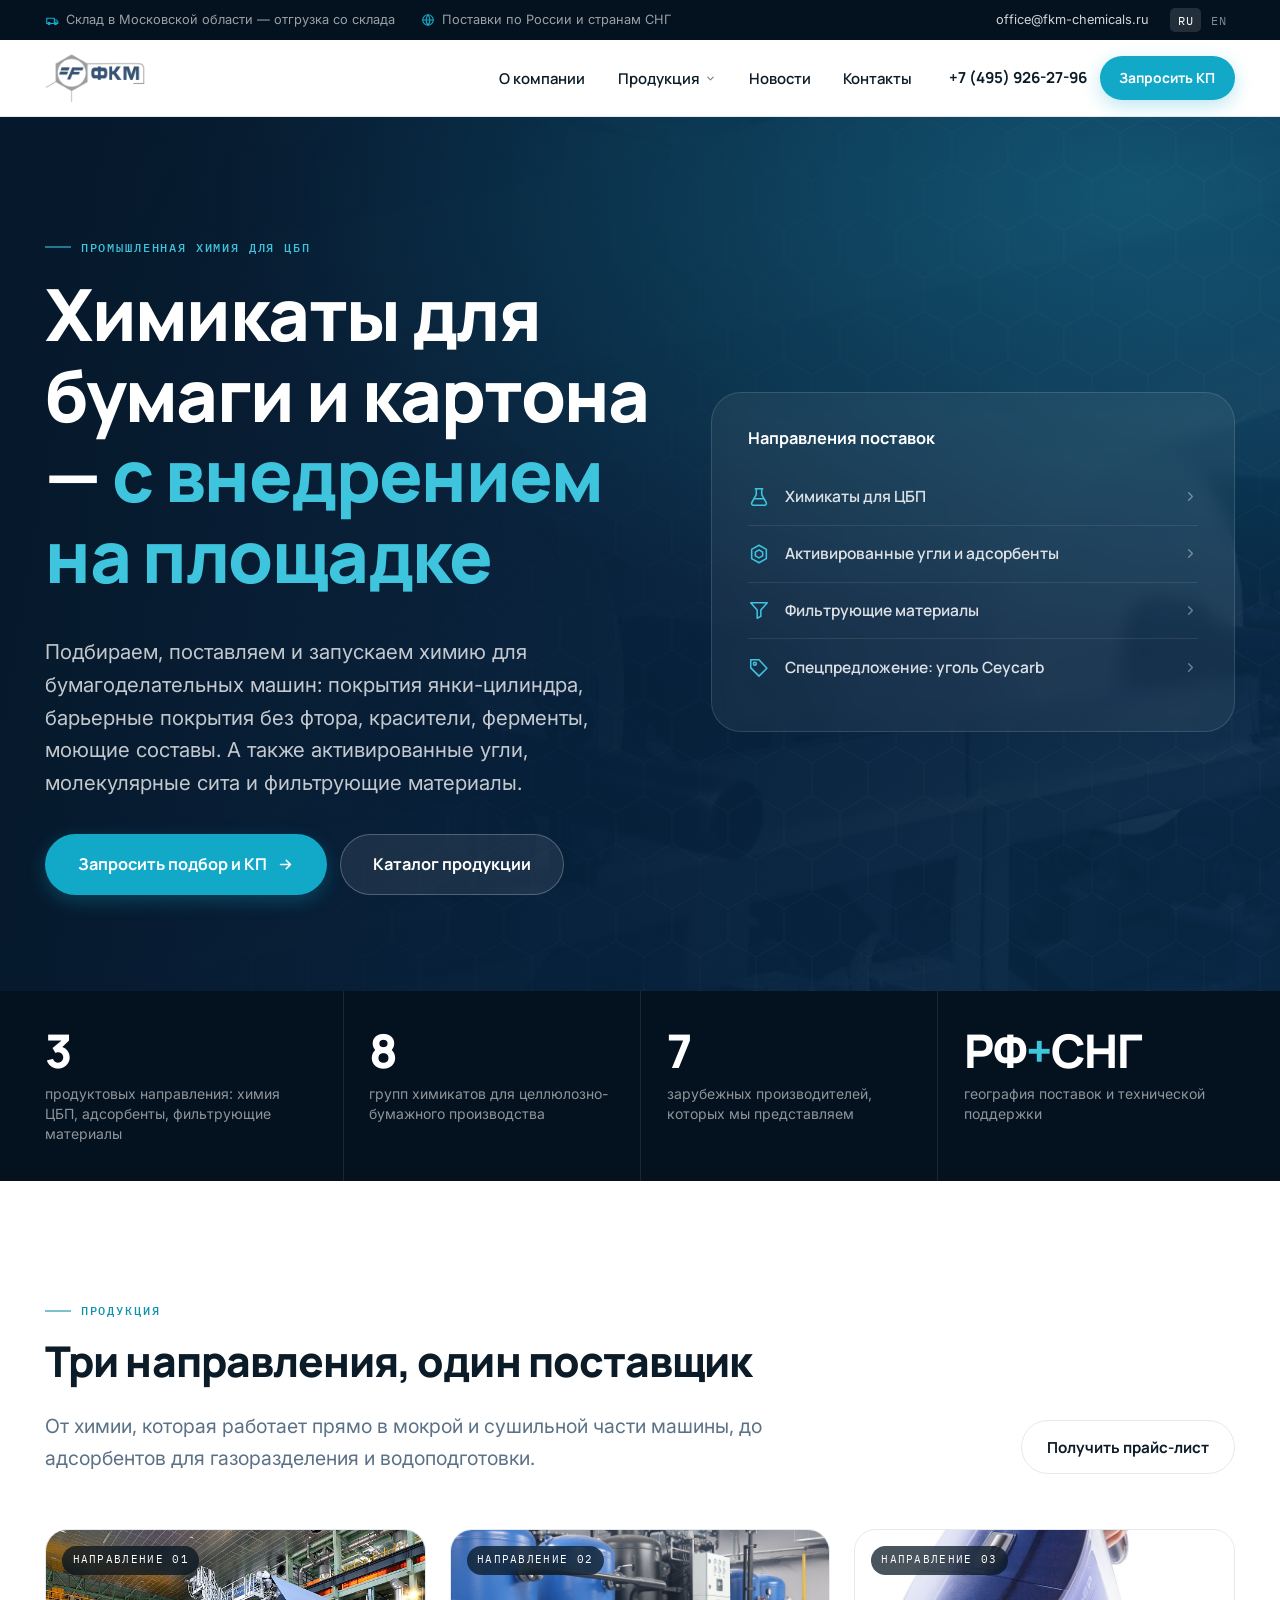
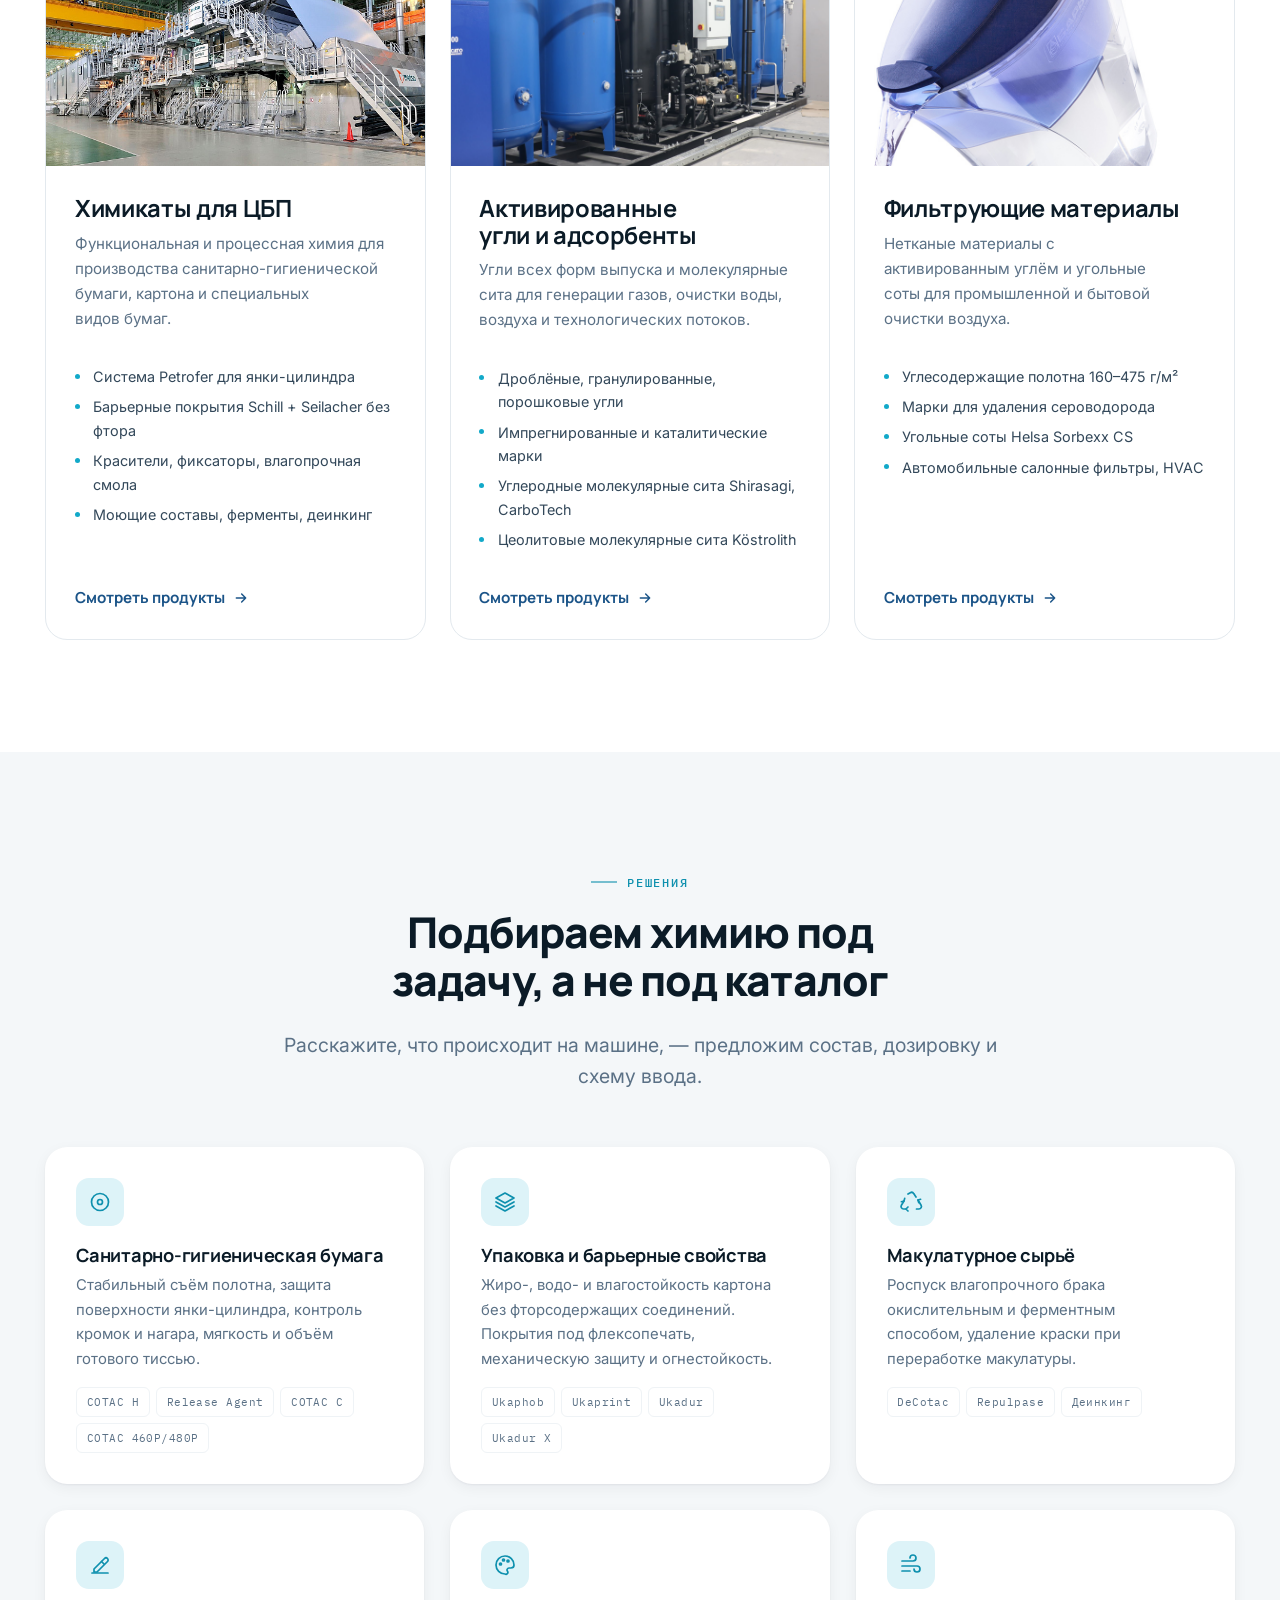
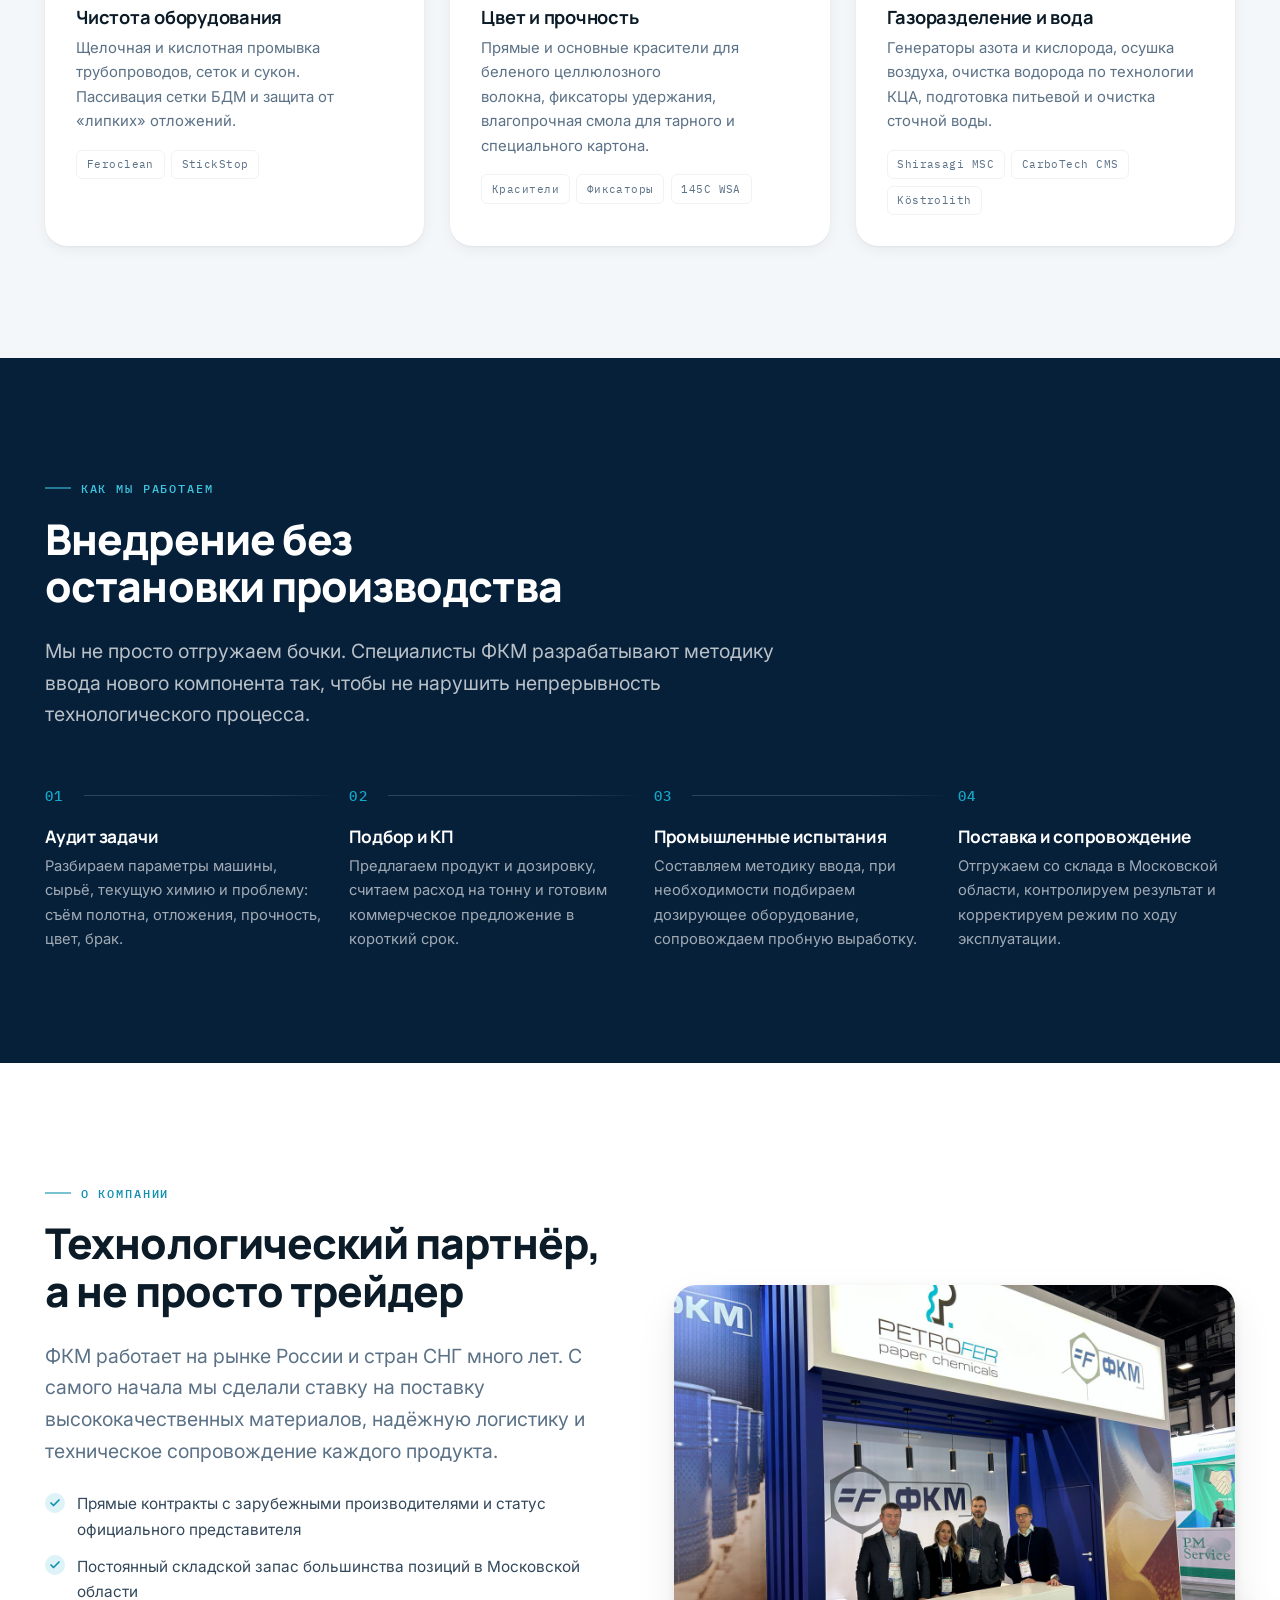
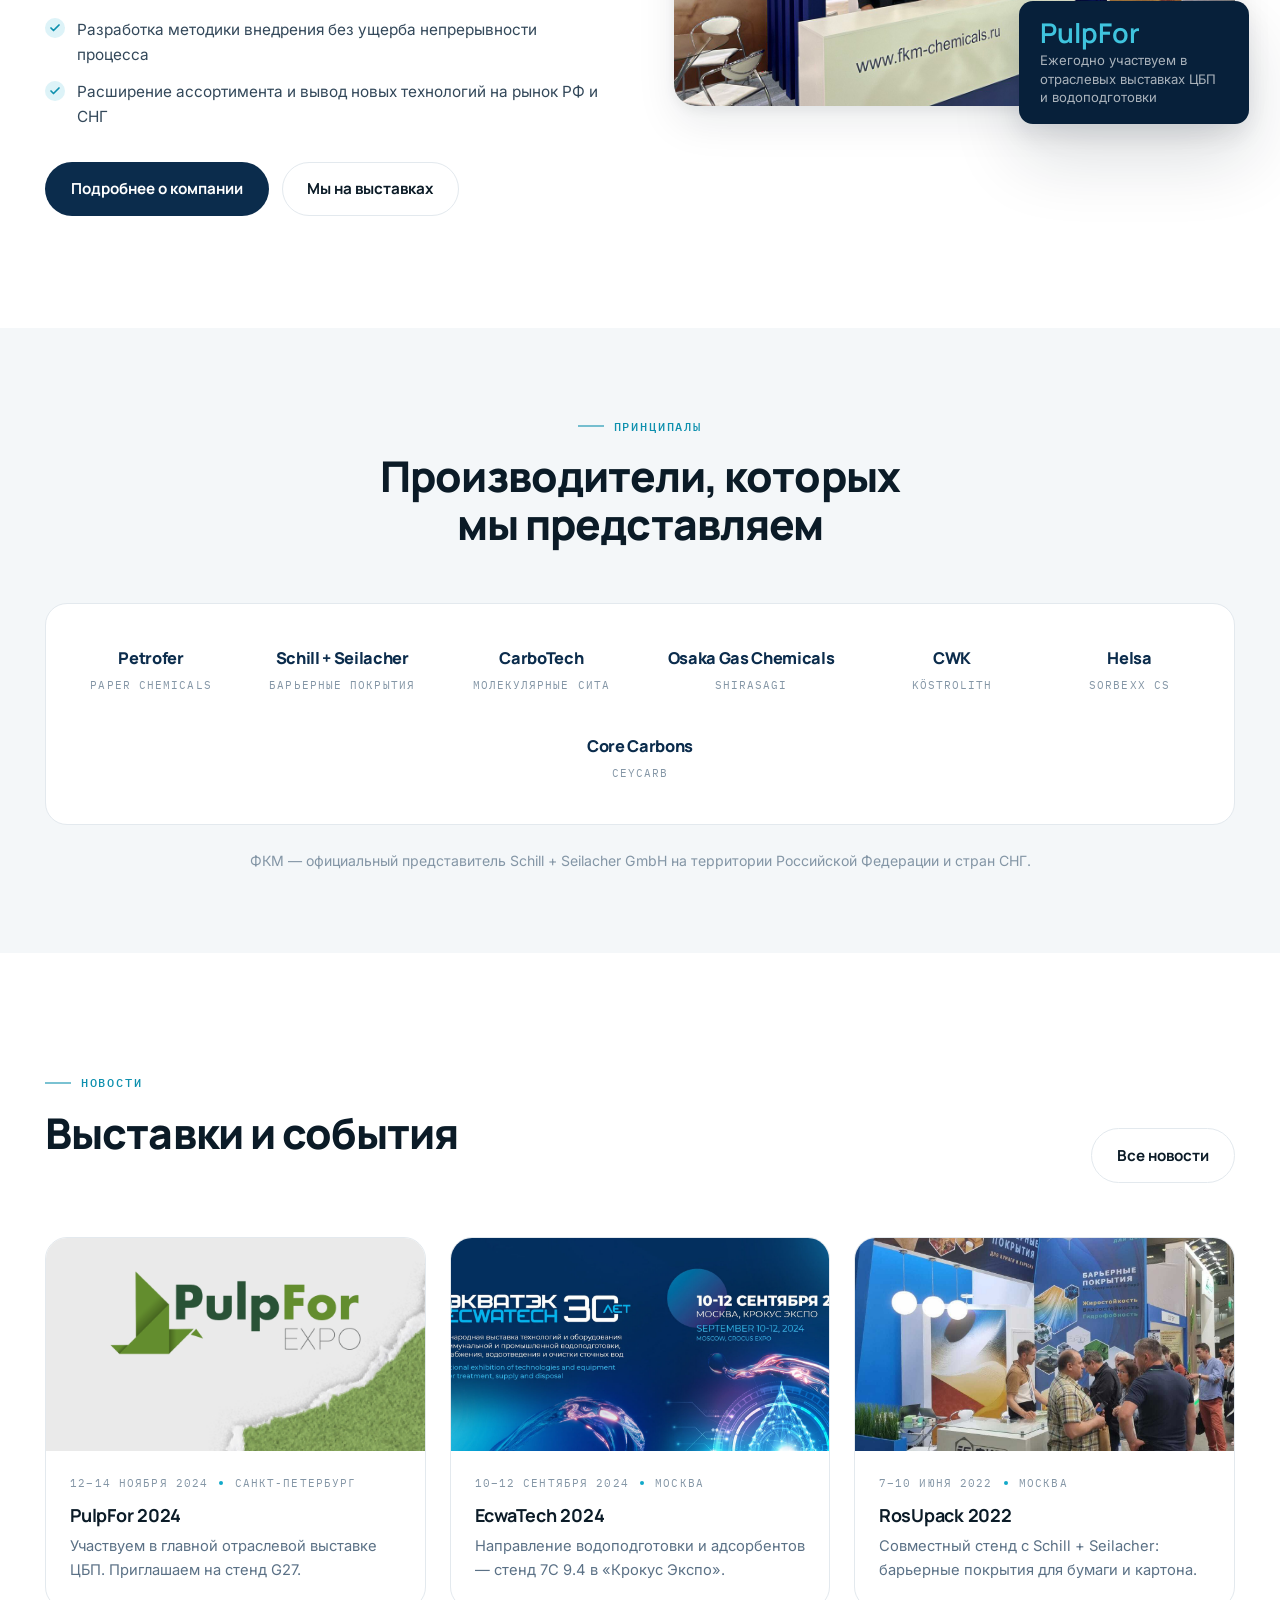
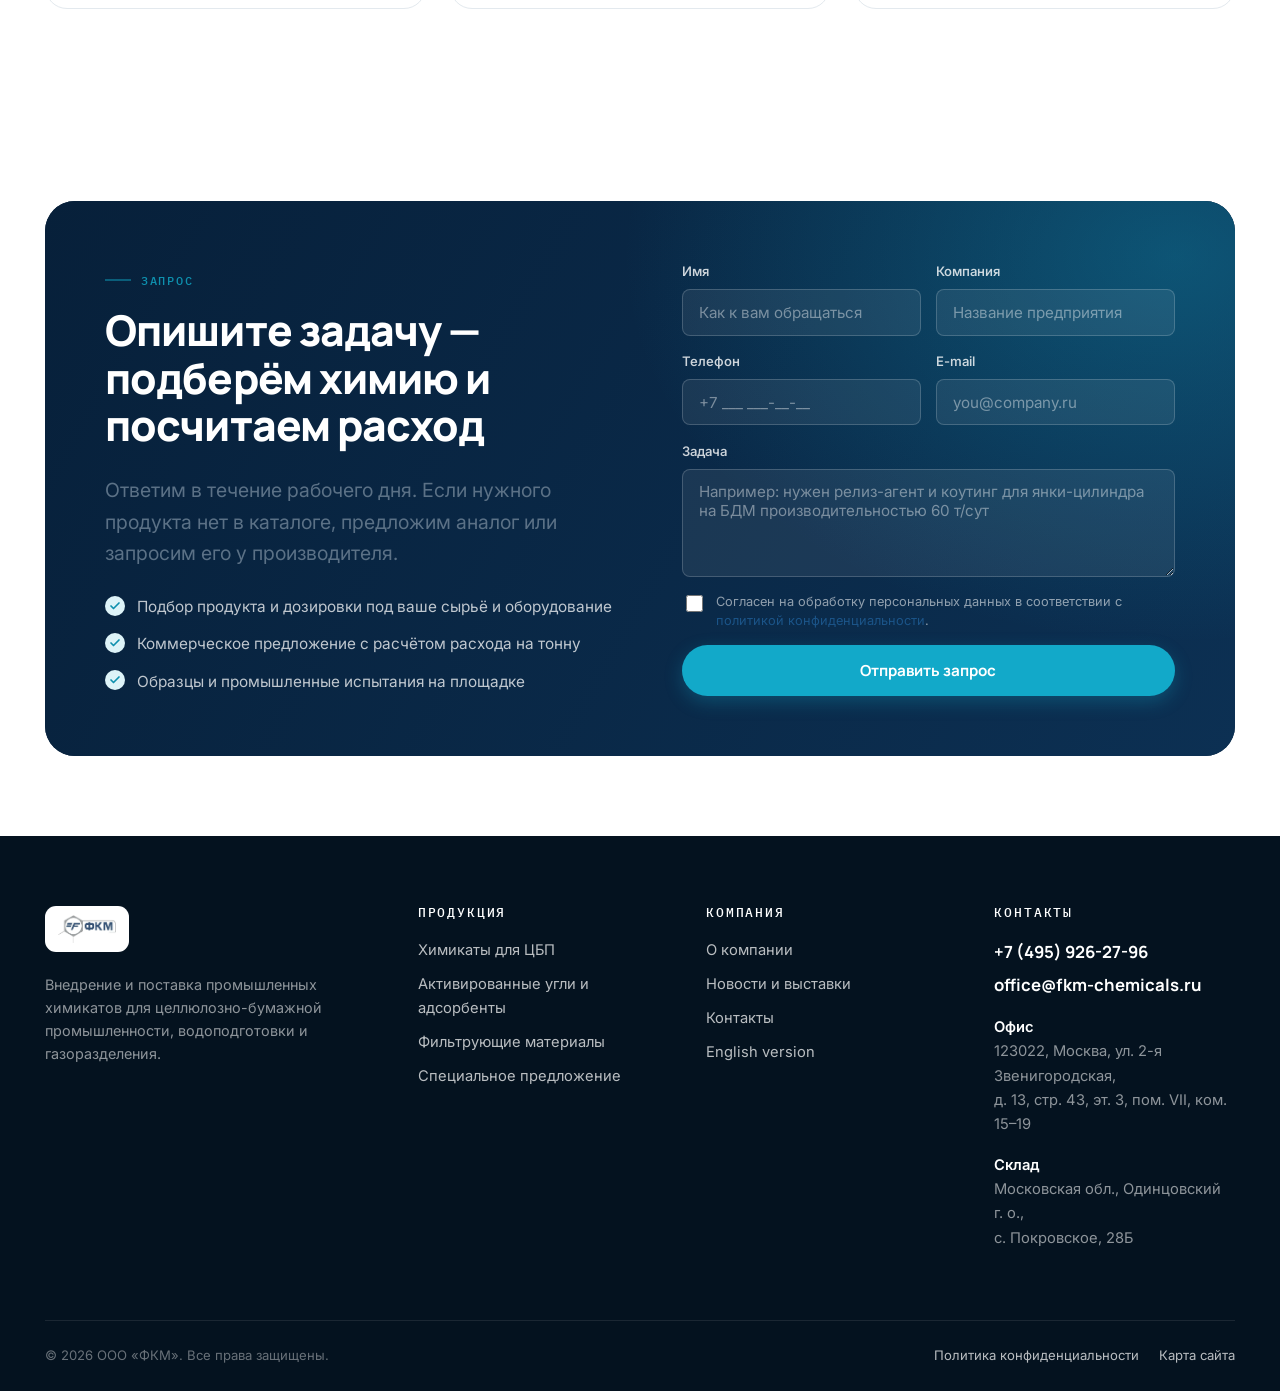
==== index.html @ cb6fd824 "Новая версия сайта ФКМ: промышленная химия для ЦБП Полная переработка сайта fkm-chemicals.ru со стат" ====
<!DOCTYPE html>
<html lang="ru">
<head>
<meta charset="utf-8">
<meta name="viewport" content="width=device-width, initial-scale=1">
<title>ФКМ — промышленная химия для ЦБП: поставка и внедрение</title>
<meta name="description" content="ФКМ — поставка и технологическое внедрение промышленных химикатов для целлюлозно-бумажной промышленности: химия для янки-цилиндра, барьерные покрытия, красители, ферменты, активированные угли и фильтрующие материалы. Склад в Московской области, поставки по РФ и СНГ.">
<link rel="canonical" href="https://fkm-chemicals.ru/">
<link rel="alternate" hreflang="ru" href="https://fkm-chemicals.ru/">
<link rel="alternate" hreflang="en" href="https://fkm-chemicals.ru/en/">
<meta property="og:type" content="website">
<meta property="og:locale" content="ru_RU">
<meta property="og:site_name" content="ФКМ">
<meta property="og:title" content="ФКМ — промышленная химия для ЦБП">
<meta property="og:description" content="Поставка и внедрение химикатов для целлюлозно-бумажной промышленности. Склад в Московской области, техническое сопровождение на площадке.">
<meta property="og:url" content="https://fkm-chemicals.ru/">
<meta property="og:image" content="https://fkm-chemicals.ru/assets/img/tissue-rolls.jpg">
<meta name="theme-color" content="#07203A">
<link rel="icon" href="assets/img/favicon.png" type="image/png">
<link rel="preconnect" href="https://fonts.googleapis.com">
<link rel="preconnect" href="https://fonts.gstatic.com" crossorigin>
<link href="https://fonts.googleapis.com/css2?family=IBM+Plex+Mono:wght@400;500&family=Inter:wght@400;500;600&family=Manrope:wght@600;700;800&display=swap" rel="stylesheet">
<link rel="stylesheet" href="assets/css/style.css">
<noscript><style>[data-reveal]{opacity:1;transform:none}</style></noscript>
<script type="application/ld+json">
{
  "@context": "https://schema.org",
  "@type": "Organization",
  "name": "ФКМ",
  "alternateName": "FKM Chemicals",
  "url": "https://fkm-chemicals.ru/",
  "logo": "https://fkm-chemicals.ru/assets/img/logo.jpg",
  "description": "Поставка и внедрение промышленных химикатов для целлюлозно-бумажной промышленности, активированных углей, адсорбентов и фильтрующих материалов.",
  "email": "office@fkm-chemicals.ru",
  "telephone": "+74959262796",
  "address": {
    "@type": "PostalAddress",
    "streetAddress": "ул. 2-я Звенигородская, д. 13, стр. 43, эт. 3, пом. VII, ком. 15–19",
    "addressLocality": "Москва",
    "postalCode": "123022",
    "addressCountry": "RU"
  },
  "areaServed": ["RU", "CIS"]
}
</script>
</head>
<body>
<a class="skip-link" href="#main">Перейти к содержанию</a>

<!-- ============================ Верхняя строка ============================ -->
<div class="topbar">
  <div class="container topbar__inner">
    <div class="topbar__facts">
      <span>
        <svg viewBox="0 0 24 24" fill="none" stroke="currentColor" stroke-width="2" stroke-linecap="round" stroke-linejoin="round" aria-hidden="true"><path d="M3 9h13v9H3z"/><path d="M16 12h3.5L22 15v3h-6"/><circle cx="7" cy="18" r="2"/><circle cx="18" cy="18" r="2"/></svg>
        Склад в Московской области — отгрузка со склада
      </span>
      <span>
        <svg viewBox="0 0 24 24" fill="none" stroke="currentColor" stroke-width="2" stroke-linecap="round" stroke-linejoin="round" aria-hidden="true"><circle cx="12" cy="12" r="9"/><path d="M3 12h18M12 3a15 15 0 0 1 0 18 15 15 0 0 1 0-18z"/></svg>
        Поставки по России и странам СНГ
      </span>
    </div>
    <div class="topbar__side">
      <a href="mailto:office@fkm-chemicals.ru">office@fkm-chemicals.ru</a>
      <span class="lang">
        <a href="index.html" class="is-active" aria-current="true">RU</a>
        <a href="en/index.html">EN</a>
      </span>
    </div>
  </div>
</div>

<!-- ================================= Шапка ================================ -->
<header class="header">
  <div class="container header__inner">
    <a class="logo" href="index.html" aria-label="ФКМ — на главную">
      <img src="assets/img/logo.jpg" alt="ФКМ" width="1000" height="486">
    </a>

    <nav class="nav" aria-label="Основная навигация">
      <ul class="nav__list">
        <li class="nav__item"><a class="nav__link" href="about.html">О компании</a></li>
        <li class="nav__item nav__item--has-menu">
          <button class="nav__link" type="button" aria-expanded="false" aria-haspopup="true">
            Продукция
            <svg class="nav__caret" viewBox="0 0 24 24" fill="none" stroke="currentColor" stroke-width="2.4" stroke-linecap="round" stroke-linejoin="round" aria-hidden="true"><polyline points="6 9 12 15 18 9"/></svg>
          </button>
          <div class="megamenu">
            <div class="megamenu__grid">
              <a class="megamenu__item" href="pulp-chemicals.html">
                <span class="megamenu__icon"><svg viewBox="0 0 24 24" fill="none" stroke="currentColor" stroke-width="1.8" stroke-linecap="round" stroke-linejoin="round" aria-hidden="true"><path d="M9 3v6.5L4.2 18A2 2 0 0 0 6 21h12a2 2 0 0 0 1.8-3L15 9.5V3"/><path d="M8 3h8M7.5 14h9"/></svg></span>
                <span>
                  <span class="megamenu__title">Химикаты для ЦБП</span>
                  <span class="megamenu__desc">Янки-цилиндр, барьерные покрытия, красители, ферменты, влагопрочность</span>
                </span>
              </a>
              <a class="megamenu__item" href="carbon.html">
                <span class="megamenu__icon"><svg viewBox="0 0 24 24" fill="none" stroke="currentColor" stroke-width="1.8" stroke-linecap="round" stroke-linejoin="round" aria-hidden="true"><path d="M12 2.5 20 7v10l-8 4.5L4 17V7z"/><path d="M12 7.5 16 10v4l-4 2.2L8 14v-4z"/></svg></span>
                <span>
                  <span class="megamenu__title">Активированные угли и адсорбенты</span>
                  <span class="megamenu__desc">Угли, углеродные и цеолитовые молекулярные сита</span>
                </span>
              </a>
              <a class="megamenu__item" href="filters.html">
                <span class="megamenu__icon"><svg viewBox="0 0 24 24" fill="none" stroke="currentColor" stroke-width="1.8" stroke-linecap="round" stroke-linejoin="round" aria-hidden="true"><path d="M3 4h18l-7 8v7l-4 2v-9z"/></svg></span>
                <span>
                  <span class="megamenu__title">Фильтрующие материалы</span>
                  <span class="megamenu__desc">Углесодержащие нетканые материалы, угольные соты</span>
                </span>
              </a>
              <a class="megamenu__item" href="special-offer.html">
                <span class="megamenu__icon"><svg viewBox="0 0 24 24" fill="none" stroke="currentColor" stroke-width="1.8" stroke-linecap="round" stroke-linejoin="round" aria-hidden="true"><path d="M20.6 13.4 12 22l-9-9V4h9z"/><circle cx="7.5" cy="8.5" r="1.6"/></svg></span>
                <span>
                  <span class="megamenu__title">Специальное предложение</span>
                  <span class="megamenu__desc">Кокосовый активированный уголь Ceycarb CEWC 1240 — в наличии</span>
                </span>
              </a>
            </div>
            <div class="megamenu__foot">
              <span class="muted">Нужного продукта нет в списке? Подберём аналог под вашу задачу.</span>
              <a class="link-arrow" href="contacts.html">Задать вопрос
                <svg viewBox="0 0 24 24" fill="none" stroke="currentColor" stroke-width="2.2" stroke-linecap="round" stroke-linejoin="round" aria-hidden="true"><path d="M5 12h14M13 6l6 6-6 6"/></svg>
              </a>
            </div>
          </div>
        </li>
        <li class="nav__item"><a class="nav__link" href="news.html">Новости</a></li>
        <li class="nav__item"><a class="nav__link" href="contacts.html">Контакты</a></li>
      </ul>
    </nav>

    <div class="header__actions">
      <a class="header__phone" href="tel:+74959262796">+7 (495) 926-27-96</a>
      <a class="btn btn--primary btn--sm" href="contacts.html#request">Запросить КП</a>
      <button class="burger" type="button" aria-label="Меню" aria-expanded="false" aria-controls="mobile-nav">
        <span></span><span></span><span></span>
      </button>
    </div>
  </div>
</header>

<!-- =========================== Мобильное меню ============================= -->
<div class="mobile-nav" id="mobile-nav">
  <ul>
    <li><a href="about.html">О компании</a></li>
    <li>
      <button class="mobile-nav__toggle" type="button" aria-expanded="false">
        Продукция
        <svg viewBox="0 0 24 24" fill="none" stroke="currentColor" stroke-width="2.4" stroke-linecap="round" stroke-linejoin="round" aria-hidden="true"><polyline points="6 9 12 15 18 9"/></svg>
      </button>
      <ul class="mobile-nav__sub">
        <li><a href="pulp-chemicals.html">Химикаты для ЦБП</a></li>
        <li><a href="carbon.html">Активированные угли и адсорбенты</a></li>
        <li><a href="filters.html">Фильтрующие материалы</a></li>
        <li><a href="special-offer.html">Специальное предложение</a></li>
      </ul>
    </li>
    <li><a href="news.html">Новости</a></li>
    <li><a href="contacts.html">Контакты</a></li>
    <li><a href="en/index.html">English</a></li>
  </ul>
  <div class="mobile-nav__cta">
    <a class="btn btn--primary btn--block" href="contacts.html#request">Запросить КП</a>
  </div>
  <div class="mobile-nav__meta">
    <a href="tel:+74959262796">+7 (495) 926-27-96</a>
    <a href="mailto:office@fkm-chemicals.ru">office@fkm-chemicals.ru</a>
    <p>Москва, ул. 2-я Звенигородская, 13с43<br>Склад: Московская обл., Одинцовский г. о., с. Покровское, 28Б</p>
  </div>
</div>

<main id="main">

<!-- ============================== Главный экран =========================== -->
<section class="hero">
  <div class="hero__bg"><img src="assets/img/tissue-rolls.jpg" alt="" loading="eager" fetchpriority="high" width="1280" height="854"></div>
  <div class="hero__scrim"></div>
  <div class="hero__mesh"></div>
  <div class="container hero__inner">
    <div>
      <span class="eyebrow">Промышленная химия для ЦБП</span>
      <h1>Химикаты для бумаги и картона — <em>с внедрением на площадке</em></h1>
      <p class="hero__lead">
        Подбираем, поставляем и запускаем химию для бумагоделательных машин: покрытия янки-цилиндра,
        барьерные покрытия без фтора, красители, ферменты, моющие составы. А также активированные угли,
        молекулярные сита и фильтрующие материалы.
      </p>
      <div class="hero__actions">
        <a class="btn btn--primary btn--lg" href="contacts.html#request">
          Запросить подбор и КП
          <svg viewBox="0 0 24 24" fill="none" stroke="currentColor" stroke-width="2.2" stroke-linecap="round" stroke-linejoin="round" aria-hidden="true"><path d="M5 12h14M13 6l6 6-6 6"/></svg>
        </a>
        <a class="btn btn--onDark btn--lg" href="pulp-chemicals.html">Каталог продукции</a>
      </div>
    </div>

    <div class="hero__panel">
      <h2>Направления поставок</h2>
      <ul>
        <li>
          <a href="pulp-chemicals.html">
            <svg viewBox="0 0 24 24" fill="none" stroke="currentColor" stroke-width="1.7" stroke-linecap="round" stroke-linejoin="round" aria-hidden="true"><path d="M9 3v6.5L4.2 18A2 2 0 0 0 6 21h12a2 2 0 0 0 1.8-3L15 9.5V3"/><path d="M8 3h8M7.5 14h9"/></svg>
            Химикаты для ЦБП
            <svg class="chev" viewBox="0 0 24 24" fill="none" stroke="currentColor" stroke-width="2.2" stroke-linecap="round" stroke-linejoin="round" aria-hidden="true"><polyline points="9 6 15 12 9 18"/></svg>
          </a>
        </li>
        <li>
          <a href="carbon.html">
            <svg viewBox="0 0 24 24" fill="none" stroke="currentColor" stroke-width="1.7" stroke-linecap="round" stroke-linejoin="round" aria-hidden="true"><path d="M12 2.5 20 7v10l-8 4.5L4 17V7z"/><path d="M12 7.5 16 10v4l-4 2.2L8 14v-4z"/></svg>
            Активированные угли и адсорбенты
            <svg class="chev" viewBox="0 0 24 24" fill="none" stroke="currentColor" stroke-width="2.2" stroke-linecap="round" stroke-linejoin="round" aria-hidden="true"><polyline points="9 6 15 12 9 18"/></svg>
          </a>
        </li>
        <li>
          <a href="filters.html">
            <svg viewBox="0 0 24 24" fill="none" stroke="currentColor" stroke-width="1.7" stroke-linecap="round" stroke-linejoin="round" aria-hidden="true"><path d="M3 4h18l-7 8v7l-4 2v-9z"/></svg>
            Фильтрующие материалы
            <svg class="chev" viewBox="0 0 24 24" fill="none" stroke="currentColor" stroke-width="2.2" stroke-linecap="round" stroke-linejoin="round" aria-hidden="true"><polyline points="9 6 15 12 9 18"/></svg>
          </a>
        </li>
        <li>
          <a href="special-offer.html">
            <svg viewBox="0 0 24 24" fill="none" stroke="currentColor" stroke-width="1.7" stroke-linecap="round" stroke-linejoin="round" aria-hidden="true"><path d="M20.6 13.4 12 22l-9-9V4h9z"/><circle cx="7.5" cy="8.5" r="1.6"/></svg>
            Спецпредложение: уголь Ceycarb
            <svg class="chev" viewBox="0 0 24 24" fill="none" stroke="currentColor" stroke-width="2.2" stroke-linecap="round" stroke-linejoin="round" aria-hidden="true"><polyline points="9 6 15 12 9 18"/></svg>
          </a>
        </li>
      </ul>
    </div>
  </div>
</section>

<!-- ============================== Полоса фактов =========================== -->
<!-- ЗАМЕНИТЬ ПРИ НЕОБХОДИМОСТИ: точные цифры (годы на рынке, число площадок-клиентов)
     компании стоит подтвердить и подставить сюда — сейчас указаны только проверяемые факты. -->
<section class="stats">
  <div class="container">
    <div class="stats__grid">
      <div class="stats__item">
        <div class="stats__num">3</div>
        <div class="stats__label">продуктовых направления: химия ЦБП, адсорбенты, фильтрующие материалы</div>
      </div>
      <div class="stats__item">
        <div class="stats__num">8</div>
        <div class="stats__label">групп химикатов для целлюлозно-бумажного производства</div>
      </div>
      <div class="stats__item">
        <div class="stats__num">7</div>
        <div class="stats__label">зарубежных производителей, которых мы представляем</div>
      </div>
      <div class="stats__item">
        <div class="stats__num">РФ<span>+</span>СНГ</div>
        <div class="stats__label">география поставок и технической поддержки</div>
      </div>
    </div>
  </div>
</section>

<!-- =============================== Направления ============================ -->
<section class="section" id="products">
  <div class="container">
    <div class="head-row">
      <div class="section-head" data-reveal>
        <span class="eyebrow">Продукция</span>
        <h2>Три направления, один поставщик</h2>
        <p class="lead">
          От химии, которая работает прямо в мокрой и сушильной части машины, до адсорбентов
          для газоразделения и водоподготовки.
        </p>
      </div>
      <a class="btn btn--ghost" href="contacts.html#request">Получить прайс-лист</a>
    </div>

    <div class="dir-grid">
      <article class="dir-card" data-reveal>
        <div class="dir-card__media">
          <span class="dir-card__badge">Направление 01</span>
          <img src="assets/img/papermachine.jpg" alt="Бумагоделательная машина в цехе" loading="lazy" width="720" height="395">
        </div>
        <div class="dir-card__body">
          <h3><a href="pulp-chemicals.html">Химикаты для ЦБП</a></h3>
          <p>Функциональная и процессная химия для производства санитарно-гигиенической бумаги, картона и специальных видов бумаг.</p>
          <ul class="dir-card__list">
            <li>Система Petrofer для янки-цилиндра</li>
            <li>Барьерные покрытия Schill + Seilacher без фтора</li>
            <li>Красители, фиксаторы, влагопрочная смола</li>
            <li>Моющие составы, ферменты, деинкинг</li>
          </ul>
          <div class="dir-card__foot">
            <span class="link-arrow">Смотреть продукты
              <svg viewBox="0 0 24 24" fill="none" stroke="currentColor" stroke-width="2.2" stroke-linecap="round" stroke-linejoin="round" aria-hidden="true"><path d="M5 12h14M13 6l6 6-6 6"/></svg>
            </span>
          </div>
        </div>
      </article>

      <article class="dir-card" data-reveal data-delay="1">
        <div class="dir-card__media">
          <span class="dir-card__badge">Направление 02</span>
          <img src="assets/img/psa-plant.jpg" alt="Адсорбционная установка разделения газов" loading="lazy" width="1680" height="1260">
        </div>
        <div class="dir-card__body">
          <h3><a href="carbon.html">Активированные угли и адсорбенты</a></h3>
          <p>Угли всех форм выпуска и молекулярные сита для генерации газов, очистки воды, воздуха и технологических потоков.</p>
          <ul class="dir-card__list">
            <li>Дроблёные, гранулированные, порошковые угли</li>
            <li>Импрегнированные и каталитические марки</li>
            <li>Углеродные молекулярные сита Shirasagi, CarboTech</li>
            <li>Цеолитовые молекулярные сита Köstrolith</li>
          </ul>
          <div class="dir-card__foot">
            <span class="link-arrow">Смотреть продукты
              <svg viewBox="0 0 24 24" fill="none" stroke="currentColor" stroke-width="2.2" stroke-linecap="round" stroke-linejoin="round" aria-hidden="true"><path d="M5 12h14M13 6l6 6-6 6"/></svg>
            </span>
          </div>
        </div>
      </article>

      <article class="dir-card" data-reveal data-delay="2">
        <div class="dir-card__media">
          <span class="dir-card__badge">Направление 03</span>
          <img src="assets/img/water-filter.jpg" alt="Бытовой фильтр-кувшин для очистки воды" loading="lazy" width="796" height="1000">
        </div>
        <div class="dir-card__body">
          <h3><a href="filters.html">Фильтрующие материалы</a></h3>
          <p>Нетканые материалы с активированным углём и угольные соты для промышленной и бытовой очистки воздуха.</p>
          <ul class="dir-card__list">
            <li>Углесодержащие полотна 160–475 г/м²</li>
            <li>Марки для удаления сероводорода</li>
            <li>Угольные соты Helsa Sorbexx CS</li>
            <li>Автомобильные салонные фильтры, HVAC</li>
          </ul>
          <div class="dir-card__foot">
            <span class="link-arrow">Смотреть продукты
              <svg viewBox="0 0 24 24" fill="none" stroke="currentColor" stroke-width="2.2" stroke-linecap="round" stroke-linejoin="round" aria-hidden="true"><path d="M5 12h14M13 6l6 6-6 6"/></svg>
            </span>
          </div>
        </div>
      </article>
    </div>
  </div>
</section>

<!-- ============================ Решения по задачам ======================== -->
<section class="section section--paper">
  <div class="container">
    <div class="section-head section-head--center" data-reveal>
      <span class="eyebrow">Решения</span>
      <h2>Подбираем химию под задачу, а не под каталог</h2>
      <p class="lead">Расскажите, что происходит на машине, — предложим состав, дозировку и схему ввода.</p>
    </div>

    <div class="grid grid--3">
      <article class="app-card" data-reveal>
        <div class="app-card__icon"><svg viewBox="0 0 24 24" fill="none" stroke="currentColor" stroke-width="1.7" stroke-linecap="round" stroke-linejoin="round" aria-hidden="true"><circle cx="12" cy="12" r="8.5"/><circle cx="12" cy="12" r="2.5"/></svg></div>
        <h3>Санитарно-гигиеническая бумага</h3>
        <p>Стабильный съём полотна, защита поверхности янки-цилиндра, контроль кромок и нагара, мягкость и объём готового тиссью.</p>
        <div class="app-card__tags">
          <span class="tag">COTAC H</span><span class="tag">Release Agent</span><span class="tag">COTAC C</span><span class="tag">COTAC 460P/480P</span>
        </div>
      </article>

      <article class="app-card" data-reveal data-delay="1">
        <div class="app-card__icon"><svg viewBox="0 0 24 24" fill="none" stroke="currentColor" stroke-width="1.7" stroke-linecap="round" stroke-linejoin="round" aria-hidden="true"><path d="M21 8 12 3 3 8l9 5z"/><path d="M3 12l9 5 9-5M3 16l9 5 9-5"/></svg></div>
        <h3>Упаковка и барьерные свойства</h3>
        <p>Жиро-, водо- и влагостойкость картона без фторсодержащих соединений. Покрытия под флексопечать, механическую защиту и огнестойкость.</p>
        <div class="app-card__tags">
          <span class="tag">Ukaphob</span><span class="tag">Ukaprint</span><span class="tag">Ukadur</span><span class="tag">Ukadur X</span>
        </div>
      </article>

      <article class="app-card" data-reveal data-delay="2">
        <div class="app-card__icon"><svg viewBox="0 0 24 24" fill="none" stroke="currentColor" stroke-width="1.7" stroke-linecap="round" stroke-linejoin="round" aria-hidden="true"><path d="M7 19H4.5a2.5 2.5 0 0 1-2.1-3.8L5 11"/><path d="m9 4 2.3-1.3a2.5 2.5 0 0 1 3.4.9L17 7"/><path d="M17.5 19H20a2.5 2.5 0 0 0 2.1-3.8L19 10"/><path d="m7 19 2 2m-2-2 2-2M5 11l-2.6.7M5 11l.7-2.6M19 10l.7 2.6M19 10l2.6-.7"/></svg></div>
        <h3>Макулатурное сырьё</h3>
        <p>Роспуск влагопрочного брака окислительным и ферментным способом, удаление краски при переработке макулатуры.</p>
        <div class="app-card__tags">
          <span class="tag">DeCotac</span><span class="tag">Repulpase</span><span class="tag">Деинкинг</span>
        </div>
      </article>

      <article class="app-card" data-reveal>
        <div class="app-card__icon"><svg viewBox="0 0 24 24" fill="none" stroke="currentColor" stroke-width="1.7" stroke-linecap="round" stroke-linejoin="round" aria-hidden="true"><path d="M4 20h16"/><path d="M6 16 16.5 5.5a2.1 2.1 0 0 1 3 3L9 19H6z"/><path d="M13.5 8.5 16 11"/></svg></div>
        <h3>Чистота оборудования</h3>
        <p>Щелочная и кислотная промывка трубопроводов, сеток и сукон. Пассивация сетки БДМ и защита от «липких» отложений.</p>
        <div class="app-card__tags">
          <span class="tag">Feroclean</span><span class="tag">StickStop</span>
        </div>
      </article>

      <article class="app-card" data-reveal data-delay="1">
        <div class="app-card__icon"><svg viewBox="0 0 24 24" fill="none" stroke="currentColor" stroke-width="1.7" stroke-linecap="round" stroke-linejoin="round" aria-hidden="true"><path d="M12 21a9 9 0 1 1 9-9c0 2-1.6 3-3.2 3H16a2 2 0 0 0-1.4 3.4A1.9 1.9 0 0 1 12 21z"/><circle cx="7.5" cy="11" r="1"/><circle cx="10.5" cy="7" r="1"/><circle cx="15" cy="8" r="1"/></svg></div>
        <h3>Цвет и прочность</h3>
        <p>Прямые и основные красители для беленого целлюлозного волокна, фиксаторы удержания, влагопрочная смола для тарного и специального картона.</p>
        <div class="app-card__tags">
          <span class="tag">Красители</span><span class="tag">Фиксаторы</span><span class="tag">145C WSA</span>
        </div>
      </article>

      <article class="app-card" data-reveal data-delay="2">
        <div class="app-card__icon"><svg viewBox="0 0 24 24" fill="none" stroke="currentColor" stroke-width="1.7" stroke-linecap="round" stroke-linejoin="round" aria-hidden="true"><path d="M3 8h11a3 3 0 1 0-3-3"/><path d="M3 13h15a3 3 0 1 1-3 3"/><path d="M3 18h8"/></svg></div>
        <h3>Газоразделение и вода</h3>
        <p>Генераторы азота и кислорода, осушка воздуха, очистка водорода по технологии КЦА, подготовка питьевой и очистка сточной воды.</p>
        <div class="app-card__tags">
          <span class="tag">Shirasagi MSC</span><span class="tag">CarboTech CMS</span><span class="tag">Köstrolith</span>
        </div>
      </article>
    </div>
  </div>
</section>

<!-- ============================== Как мы работаем ========================= -->
<section class="section section--dark">
  <div class="container">
    <div class="section-head" data-reveal>
      <span class="eyebrow">Как мы работаем</span>
      <h2>Внедрение без остановки производства</h2>
      <p class="lead">
        Мы не просто отгружаем бочки. Специалисты ФКМ разрабатывают методику ввода нового компонента
        так, чтобы не нарушить непрерывность технологического процесса.
      </p>
    </div>

    <div class="process">
      <div class="process__item" data-reveal>
        <h3>Аудит задачи</h3>
        <p>Разбираем параметры машины, сырьё, текущую химию и проблему: съём полотна, отложения, прочность, цвет, брак.</p>
      </div>
      <div class="process__item" data-reveal data-delay="1">
        <h3>Подбор и КП</h3>
        <p>Предлагаем продукт и дозировку, считаем расход на тонну и готовим коммерческое предложение в короткий срок.</p>
      </div>
      <div class="process__item" data-reveal data-delay="2">
        <h3>Промышленные испытания</h3>
        <p>Составляем методику ввода, при необходимости подбираем дозирующее оборудование, сопровождаем пробную выработку.</p>
      </div>
      <div class="process__item" data-reveal data-delay="3">
        <h3>Поставка и сопровождение</h3>
        <p>Отгружаем со склада в Московской области, контролируем результат и корректируем режим по ходу эксплуатации.</p>
      </div>
    </div>
  </div>
</section>

<!-- ================================ О компании ============================ -->
<section class="section">
  <div class="container split">
    <div data-reveal>
      <span class="eyebrow">О компании</span>
      <h2>Технологический партнёр, а не просто трейдер</h2>
      <p class="lead">
        ФКМ работает на рынке России и стран СНГ много лет. С самого начала мы сделали ставку
        на поставку высококачественных материалов, надёжную логистику и техническое сопровождение
        каждого продукта.
      </p>
      <ul class="checks">
        <li>Прямые контракты с зарубежными производителями и статус официального представителя</li>
        <li>Постоянный складской запас большинства позиций в Московской области</li>
        <li>Разработка методики внедрения без ущерба непрерывности процесса</li>
        <li>Расширение ассортимента и вывод новых технологий на рынок РФ и СНГ</li>
      </ul>
      <div class="btn-row" style="margin-top:2rem">
        <a class="btn btn--dark" href="about.html">Подробнее о компании</a>
        <a class="btn btn--ghost" href="news.html">Мы на выставках</a>
      </div>
    </div>
    <div class="split__media" data-reveal data-delay="1">
      <img src="assets/img/news/pulpfor-2023.jpg" alt="Стенд компании ФКМ на выставке PulpFor" loading="lazy" width="1280" height="960">
      <div class="split__badge">
        <strong>PulpFor</strong>
        <span>Ежегодно участвуем в отраслевых выставках ЦБП и водоподготовки</span>
      </div>
    </div>
  </div>
</section>

<!-- ================================ Партнёры ============================== -->
<section class="section section--tight section--paper" id="partners">
  <div class="container">
    <div class="section-head section-head--center" data-reveal>
      <span class="eyebrow">Принципалы</span>
      <h2>Производители, которых мы представляем</h2>
    </div>
    <div class="partners" data-reveal>
      <div class="partner"><div class="partner__name">Petrofer</div><span class="partner__meta">Paper chemicals</span></div>
      <div class="partner"><div class="partner__name">Schill + Seilacher</div><span class="partner__meta">Барьерные покрытия</span></div>
      <div class="partner"><div class="partner__name">CarboTech</div><span class="partner__meta">Молекулярные сита</span></div>
      <div class="partner"><div class="partner__name">Osaka Gas Chemicals</div><span class="partner__meta">Shirasagi</span></div>
      <div class="partner"><div class="partner__name">CWK</div><span class="partner__meta">Köstrolith</span></div>
      <div class="partner"><div class="partner__name">Helsa</div><span class="partner__meta">Sorbexx CS</span></div>
      <div class="partner"><div class="partner__name">Core Carbons</div><span class="partner__meta">Ceycarb</span></div>
    </div>
    <p class="text-center muted" style="margin-top:1.5rem;font-size:.88rem">
      ФКМ — официальный представитель Schill + Seilacher GmbH на территории Российской Федерации и стран СНГ.
    </p>
  </div>
</section>

<!-- ================================= Новости ============================== -->
<section class="section">
  <div class="container">
    <div class="head-row">
      <div class="section-head" data-reveal>
        <span class="eyebrow">Новости</span>
        <h2>Выставки и события</h2>
      </div>
      <a class="btn btn--ghost" href="news.html">Все новости</a>
    </div>

    <div class="news-grid">
      <article class="news-card" data-reveal>
        <div class="news-card__media"><img src="assets/img/news/pulpfor-2024.png" alt="Бейдж выставки PulpFor 2024" loading="lazy" width="500" height="500"></div>
        <div class="news-card__body">
          <div class="news-card__meta"><span>12–14 ноября 2024</span><span class="dot"></span><span>Санкт-Петербург</span></div>
          <h3><a href="news.html#pulpfor-2024">PulpFor 2024</a></h3>
          <p>Участвуем в главной отраслевой выставке ЦБП. Приглашаем на стенд G27.</p>
        </div>
      </article>

      <article class="news-card" data-reveal data-delay="1">
        <div class="news-card__media"><img src="assets/img/news/ecwatech-2024.jpg" alt="Баннер выставки ЭкваТэк 2024" loading="lazy" width="1680" height="672"></div>
        <div class="news-card__body">
          <div class="news-card__meta"><span>10–12 сентября 2024</span><span class="dot"></span><span>Москва</span></div>
          <h3><a href="news.html#ecwatech-2024">EcwaTech 2024</a></h3>
          <p>Направление водоподготовки и адсорбентов — стенд 7С 9.4 в «Крокус Экспо».</p>
        </div>
      </article>

      <article class="news-card" data-reveal data-delay="2">
        <div class="news-card__media"><img src="assets/img/news/rosupack-2022.jpg" alt="Стенд ФКМ с барьерными покрытиями на выставке RosUpack" loading="lazy" width="1200" height="1600"></div>
        <div class="news-card__body">
          <div class="news-card__meta"><span>7–10 июня 2022</span><span class="dot"></span><span>Москва</span></div>
          <h3><a href="news.html#rosupack-2022">RosUpack 2022</a></h3>
          <p>Совместный стенд с Schill + Seilacher: барьерные покрытия для бумаги и картона.</p>
        </div>
      </article>
    </div>
  </div>
</section>

<!-- ================================== CTA ================================= -->
<section class="section section--tight">
  <div class="container">
    <div class="cta" data-reveal>
      <div class="cta__grid">
        <div>
          <span class="eyebrow">Запрос</span>
          <h2>Опишите задачу — подберём химию и посчитаем расход</h2>
          <p class="lead">
            Ответим в течение рабочего дня. Если нужного продукта нет в каталоге, предложим аналог
            или запросим его у производителя.
          </p>
          <ul class="checks">
            <li>Подбор продукта и дозировки под ваше сырьё и оборудование</li>
            <li>Коммерческое предложение с расчётом расхода на тонну</li>
            <li>Образцы и промышленные испытания на площадке</li>
          </ul>
        </div>

        <form class="form form--onDark" data-form data-subject="Запрос с главной страницы fkm-chemicals.ru">
          <div class="form__row">
            <div class="field">
              <label for="h-name">Имя</label>
              <input id="h-name" name="Имя" type="text" required autocomplete="name" placeholder="Как к вам обращаться">
            </div>
            <div class="field">
              <label for="h-company">Компания</label>
              <input id="h-company" name="Компания" type="text" autocomplete="organization" placeholder="Название предприятия">
            </div>
          </div>
          <div class="form__row">
            <div class="field">
              <label for="h-phone">Телефон</label>
              <input id="h-phone" name="Телефон" type="tel" autocomplete="tel" placeholder="+7 ___ ___-__-__">
            </div>
            <div class="field">
              <label for="h-email">E-mail</label>
              <input id="h-email" name="E-mail" type="email" required autocomplete="email" placeholder="you@company.ru">
            </div>
          </div>
          <div class="field">
            <label for="h-msg">Задача</label>
            <textarea id="h-msg" name="Задача" required placeholder="Например: нужен релиз-агент и коутинг для янки-цилиндра на БДМ производительностью 60 т/сут"></textarea>
          </div>
          <div hidden aria-hidden="true">
            <label for="h-hp">Не заполняйте это поле</label>
            <input id="h-hp" name="company_website" type="text" tabindex="-1" autocomplete="off">
          </div>
          <label class="consent">
            <input type="checkbox" name="consent" required>
            <span>Согласен на обработку персональных данных в соответствии с <a href="privacy.html">политикой конфиденциальности</a>.</span>
          </label>
          <div class="form__status" role="status"></div>
          <button class="btn btn--primary btn--block" type="submit">Отправить запрос</button>
        </form>
      </div>
    </div>
  </div>
</section>

</main>

<!-- ================================= Подвал =============================== -->
<footer class="footer">
  <div class="container">
    <div class="footer__top">
      <div class="footer__brand">
        <img src="assets/img/logo.jpg" alt="ФКМ" width="1000" height="486">
        <p>Внедрение и поставка промышленных химикатов для целлюлозно-бумажной промышленности, водоподготовки и газоразделения.</p>
      </div>

      <div>
        <h4>Продукция</h4>
        <ul>
          <li><a href="pulp-chemicals.html">Химикаты для ЦБП</a></li>
          <li><a href="carbon.html">Активированные угли и адсорбенты</a></li>
          <li><a href="filters.html">Фильтрующие материалы</a></li>
          <li><a href="special-offer.html">Специальное предложение</a></li>
        </ul>
      </div>

      <div>
        <h4>Компания</h4>
        <ul>
          <li><a href="about.html">О компании</a></li>
          <li><a href="news.html">Новости и выставки</a></li>
          <li><a href="contacts.html">Контакты</a></li>
          <li><a href="en/index.html">English version</a></li>
        </ul>
      </div>

      <div>
        <h4>Контакты</h4>
        <address class="footer__contact">
          <a href="tel:+74959262796">+7 (495) 926-27-96</a>
          <a href="mailto:office@fkm-chemicals.ru">office@fkm-chemicals.ru</a>
          <p style="margin-top:1rem">
            <strong style="color:#fff;font-weight:600">Офис</strong><br>
            123022, Москва, ул. 2-я Звенигородская,<br>д. 13, стр. 43, эт. 3, пом. VII, ком. 15–19
          </p>
          <p style="margin-top:.75rem">
            <strong style="color:#fff;font-weight:600">Склад</strong><br>
            Московская обл., Одинцовский г. о.,<br>с. Покровское, 28Б
          </p>
        </address>
      </div>
    </div>

    <div class="footer__bottom">
      <span>© <span data-year>2026</span> ООО «ФКМ». Все права защищены.</span>
      <nav aria-label="Служебные ссылки">
        <a href="privacy.html">Политика конфиденциальности</a>
        <a href="sitemap.xml">Карта сайта</a>
      </nav>
    </div>
  </div>
</footer>

<button class="to-top" type="button" aria-label="Наверх">
  <svg viewBox="0 0 24 24" fill="none" stroke="currentColor" stroke-width="2.4" stroke-linecap="round" stroke-linejoin="round" aria-hidden="true"><path d="M12 19V5M5 12l7-7 7 7"/></svg>
</button>

<script src="assets/js/main.js" defer></script>
</body>
</html>
---- assets/css/style.css ----
/* ==========================================================================
   ФКМ — промышленная химия для ЦБП
   Дизайн-система и стили сайта
   --------------------------------------------------------------------------
   1. Токены            6. Шапка и навигация     11. Новости
   2. Сброс и база      7. Главный экран         12. Формы и CTA
   3. Раскладка         8. Секции главной        13. Подвал
   4. Типографика       9. Внутренние страницы   14. Анимации
   5. Кнопки           10. Продукция             15. Печать
   ========================================================================== */

/* --------------------------------------------------------------------------
   1. Токены
   -------------------------------------------------------------------------- */
:root {
  /* Фирменная палитра: глубокий синий + циан (из выставочного брендинга ФКМ) */
  --navy-950: #04121F;
  --navy-900: #07203A;
  --navy-800: #0B2C4C;
  --navy-700: #103A61;
  --blue-600: #1B5488;
  --blue-500: #2A6FAC;
  --blue-100: #E4EEF7;
  --cyan-600: #0E90AE;
  --cyan-500: #12A9C9;
  --cyan-400: #3FC4DE;
  --cyan-100: #DDF3F8;

  --ink:        #0B1B27;
  --ink-soft:   #33485A;
  --slate:      #5B7186;
  --slate-soft: #8496A6;
  --line:       #E3E9EE;
  --line-soft:  #EFF3F6;
  --paper:      #F4F7F9;
  --paper-warm: #F8F6F2;
  --white:      #FFFFFF;

  --grad-deep: linear-gradient(155deg, #07203A 0%, #0B2C4C 45%, #0D3757 100%);

  /* Типографика */
  --font-display: "Manrope", "Segoe UI", system-ui, -apple-system, sans-serif;
  --font-text:    "Inter", "Segoe UI", system-ui, -apple-system, sans-serif;
  --font-mono:    "IBM Plex Mono", ui-monospace, Consolas, monospace;

  --fs-display: clamp(2.45rem, 1.3rem + 4.2vw, 4.5rem);
  --fs-h1:      clamp(2.05rem, 1.5rem + 2.5vw, 3.3rem);
  --fs-h2:      clamp(1.72rem, 1.3rem + 1.85vw, 2.65rem);
  --fs-h3:      clamp(1.18rem, 1.06rem + 0.55vw, 1.48rem);
  --fs-lead:    clamp(1.02rem, 0.96rem + 0.35vw, 1.22rem);
  --fs-small:   0.885rem;
  --fs-label:   0.72rem;

  /* Пространство */
  --container: 1260px;
  --gutter: clamp(1.25rem, 0.6rem + 2vw, 2.5rem);
  --section-y: clamp(4rem, 2.2rem + 6vw, 7.5rem);

  /* Прочее */
  --r-sm: 8px;
  --r-md: 14px;
  --r-lg: 22px;
  --r-xl: 30px;
  --shadow-sm: 0 1px 2px rgba(11,27,39,.05), 0 4px 14px rgba(11,27,39,.05);
  --shadow-md: 0 4px 12px rgba(11,27,39,.06), 0 18px 40px rgba(11,27,39,.08);
  --shadow-lg: 0 10px 24px rgba(11,27,39,.08), 0 34px 70px rgba(11,27,39,.14);
  --ease: cubic-bezier(.22,.61,.36,1);
  --header-h: 76px;
}

/* --------------------------------------------------------------------------
   2. Сброс и база
   -------------------------------------------------------------------------- */
*, *::before, *::after { box-sizing: border-box; }

html {
  -webkit-text-size-adjust: 100%;
  scroll-behavior: smooth;
  scroll-padding-top: calc(var(--header-h) + 24px);
}

body {
  margin: 0;
  font-family: var(--font-text);
  font-size: 1rem;
  line-height: 1.65;
  color: var(--ink-soft);
  background: var(--white);
  -webkit-font-smoothing: antialiased;
  -moz-osx-font-smoothing: grayscale;
  overflow-x: hidden;
}
body.is-locked { overflow: hidden; }

img, svg, video { max-width: 100%; display: block; }
img { height: auto; }

h1, h2, h3, h4, h5 {
  font-family: var(--font-display);
  color: var(--ink);
  line-height: 1.12;
  letter-spacing: -0.022em;
  margin: 0 0 .6em;
  font-weight: 800;
  text-wrap: balance;
}
h1 { font-size: var(--fs-h1); }
h2 { font-size: var(--fs-h2); }
h3 { font-size: var(--fs-h3); font-weight: 700; letter-spacing: -0.014em; }
h4 { font-size: 1.05rem; font-weight: 700; letter-spacing: -0.01em; }

p { margin: 0 0 1.1em; text-wrap: pretty; }
p:last-child { margin-bottom: 0; }

a { color: var(--blue-600); text-decoration: none; transition: color .2s var(--ease); }
a:hover { color: var(--cyan-600); }

ul, ol { margin: 0 0 1.1em; padding-left: 1.25em; }
li { margin-bottom: .35em; }
li:last-child { margin-bottom: 0; }

strong, b { font-weight: 650; color: var(--ink); }
hr { border: 0; border-top: 1px solid var(--line); margin: 2.5rem 0; }

:focus-visible { outline: 2px solid var(--cyan-500); outline-offset: 3px; border-radius: 3px; }
::selection { background: var(--cyan-500); color: #fff; }

.skip-link {
  position: absolute; left: 12px; top: -60px; z-index: 200;
  background: var(--navy-900); color: #fff;
  padding: .7rem 1.1rem; border-radius: var(--r-sm);
  transition: top .2s var(--ease);
}
.skip-link:focus { top: 12px; color: #fff; }

/* --------------------------------------------------------------------------
   3. Раскладка
   -------------------------------------------------------------------------- */
.container {
  width: 100%; max-width: var(--container);
  margin-inline: auto; padding-inline: var(--gutter);
}
.container--narrow { max-width: 900px; }

.section { padding-block: var(--section-y); }
.section--tight { padding-block: clamp(3rem, 1.8rem + 4vw, 5rem); }
.section--paper { background: var(--paper); }
.section--warm  { background: var(--paper-warm); }
.section--dark  { background: var(--navy-900); color: rgba(255,255,255,.74); }
.section--dark h1, .section--dark h2,
.section--dark h3, .section--dark h4 { color: #fff; }
.section--dark strong { color: #fff; }
.section--dark a { color: var(--cyan-400); }

.grid { display: grid; gap: clamp(1rem, .5rem + 1.4vw, 1.75rem); }
.grid--2 { grid-template-columns: repeat(auto-fit, minmax(320px, 1fr)); }
.grid--3 { grid-template-columns: repeat(auto-fit, minmax(288px, 1fr)); }
.grid--4 { grid-template-columns: repeat(auto-fit, minmax(228px, 1fr)); }

/* --------------------------------------------------------------------------
   4. Типографические утилиты
   -------------------------------------------------------------------------- */
.eyebrow {
  display: inline-flex; align-items: center; gap: .6rem;
  font-family: var(--font-mono); font-size: var(--fs-label); font-weight: 500;
  letter-spacing: .16em; text-transform: uppercase;
  color: var(--cyan-600); margin-bottom: 1.1rem;
}
.eyebrow::before { content: ""; width: 26px; height: 2px; flex: none; background: currentColor; opacity: .55; }
.section--dark .eyebrow, .hero .eyebrow { color: var(--cyan-400); }

.lead { font-size: var(--fs-lead); line-height: 1.62; color: var(--slate); }
.section--dark .lead { color: rgba(255,255,255,.72); }

.section-head { max-width: 730px; margin-bottom: clamp(2rem, 1rem + 3vw, 3.5rem); }
.section-head--wide { max-width: 920px; }
.section-head--center { margin-inline: auto; text-align: center; }
.section-head--center .eyebrow { justify-content: center; }
.section-head > p:last-child { margin-bottom: 0; }

.head-row {
  display: flex; flex-wrap: wrap; align-items: flex-end;
  justify-content: space-between; gap: 1.5rem;
  margin-bottom: clamp(2rem, 1rem + 3vw, 3.5rem);
}
.head-row .section-head { margin-bottom: 0; }

.muted { color: var(--slate-soft); }
.text-center { text-align: center; }

/* --------------------------------------------------------------------------
   5. Кнопки
   -------------------------------------------------------------------------- */
.btn {
  display: inline-flex; align-items: center; justify-content: center; gap: .6rem;
  font-family: var(--font-display); font-size: .95rem; font-weight: 700;
  padding: .85rem 1.55rem; border: 1px solid transparent; border-radius: 999px;
  cursor: pointer; white-space: nowrap; text-align: center;
  transition: background .22s var(--ease), color .22s var(--ease),
              border-color .22s var(--ease), transform .22s var(--ease),
              box-shadow .22s var(--ease);
}
.btn:active { transform: translateY(1px); }
.btn svg { width: 17px; height: 17px; flex: none; }

.btn--primary { background: var(--cyan-500); color: #fff; box-shadow: 0 6px 18px rgba(18,169,201,.28); }
.btn--primary:hover { background: var(--cyan-600); color: #fff; box-shadow: 0 10px 26px rgba(18,169,201,.34); transform: translateY(-1px); }

.btn--dark { background: var(--navy-800); color: #fff; }
.btn--dark:hover { background: var(--navy-700); color: #fff; transform: translateY(-1px); }

.btn--ghost { background: transparent; color: var(--ink); border-color: var(--line); }
.btn--ghost:hover { border-color: var(--navy-800); color: var(--navy-800); background: var(--paper); }

.btn--onDark { background: rgba(255,255,255,.08); color: #fff; border-color: rgba(255,255,255,.24); }
.btn--onDark:hover { background: rgba(255,255,255,.16); color: #fff; border-color: rgba(255,255,255,.42); }

.btn--sm { padding: .58rem 1.15rem; font-size: .87rem; }
.btn--lg { padding: 1.02rem 2rem; font-size: 1.02rem; }
.btn--block { display: flex; width: 100%; }

.btn-row { display: flex; flex-wrap: wrap; gap: .8rem; }

.link-arrow {
  display: inline-flex; align-items: center; gap: .5rem;
  font-family: var(--font-display); font-weight: 700; font-size: .95rem;
  color: var(--blue-600);
}
.link-arrow svg { width: 16px; height: 16px; transition: transform .25s var(--ease); }
.link-arrow:hover svg { transform: translateX(4px); }
.section--dark .link-arrow { color: var(--cyan-400); }

/* --------------------------------------------------------------------------
   6. Шапка и навигация
   -------------------------------------------------------------------------- */
.topbar { background: var(--navy-950); color: rgba(255,255,255,.6); font-size: .8rem; }
.topbar__inner { display: flex; align-items: center; justify-content: space-between; gap: 1.5rem; min-height: 40px; }
.topbar__facts { display: flex; align-items: center; gap: 1.6rem; }
.topbar__facts span { display: inline-flex; align-items: center; gap: .45rem; white-space: nowrap; }
.topbar__facts svg { width: 14px; height: 14px; color: var(--cyan-500); flex: none; }
.topbar a { color: rgba(255,255,255,.82); }
.topbar a:hover { color: var(--cyan-400); }
.topbar__side { display: flex; align-items: center; gap: 1.3rem; }

.lang { display: inline-flex; gap: .15rem; font-family: var(--font-mono); font-size: .72rem; letter-spacing: .08em; }
.lang a { padding: .18rem .48rem; border-radius: 5px; color: rgba(255,255,255,.5); }
.lang a.is-active { background: rgba(255,255,255,.12); color: #fff; }

.header {
  position: sticky; top: 0; z-index: 100;
  background: rgba(255,255,255,.93);
  backdrop-filter: saturate(160%) blur(14px);
  -webkit-backdrop-filter: saturate(160%) blur(14px);
  border-bottom: 1px solid var(--line);
  transition: box-shadow .25s var(--ease);
}
.header.is-stuck { box-shadow: 0 6px 26px rgba(11,27,39,.09); }
.header__inner { display: flex; align-items: center; gap: clamp(1rem, 2vw, 2.25rem); min-height: var(--header-h); }

.logo { flex: none; display: block; }
.logo img { height: clamp(40px, 3.8vw, 50px); width: auto; }

.nav { margin-left: auto; }
.nav__list { display: flex; align-items: center; gap: clamp(.1rem, .8vw, .75rem); list-style: none; margin: 0; padding: 0; }
.nav__item { position: relative; margin: 0; }
.nav__link {
  display: inline-flex; align-items: center; gap: .35rem;
  font-family: var(--font-display); font-weight: 600; font-size: .93rem;
  color: var(--ink); padding: .6rem .7rem; border-radius: var(--r-sm);
  background: none; border: 0; cursor: pointer; position: relative;
}
.nav__link:hover, .nav__link.is-current { color: var(--cyan-600); }
.nav__link.is-current::after {
  content: ""; position: absolute; left: .7rem; right: .7rem; bottom: .1rem;
  height: 2px; background: var(--cyan-500); border-radius: 2px;
}
.nav__caret { width: 11px; height: 11px; opacity: .55; transition: transform .22s var(--ease); }
.nav__item.is-open .nav__caret { transform: rotate(180deg); }

.header__actions { display: flex; align-items: center; gap: .8rem; flex: none; }
.header__phone { font-family: var(--font-display); font-weight: 700; font-size: .95rem; color: var(--ink); white-space: nowrap; }
.header__phone:hover { color: var(--cyan-600); }

/* Мега-меню */
.megamenu {
  position: absolute; top: calc(100% + 12px); left: 50%;
  transform: translate(-50%, 8px);
  width: min(720px, calc(100vw - 3rem));
  background: #fff; border: 1px solid var(--line);
  border-radius: var(--r-lg); box-shadow: var(--shadow-lg); padding: .7rem;
  opacity: 0; visibility: hidden; pointer-events: none;
  transition: opacity .22s var(--ease), transform .22s var(--ease), visibility .22s;
}
.nav__item.is-open .megamenu { opacity: 1; visibility: visible; pointer-events: auto; transform: translate(-50%, 0); }
.megamenu__grid { display: grid; grid-template-columns: 1fr 1fr; gap: .2rem; }
.megamenu__item { display: flex; gap: .85rem; align-items: flex-start; padding: .8rem .85rem; border-radius: var(--r-md); transition: background .18s var(--ease); }
.megamenu__item:hover { background: var(--paper); }
.megamenu__icon { flex: none; width: 40px; height: 40px; border-radius: 11px; display: grid; place-items: center; background: var(--cyan-100); color: var(--cyan-600); }
.megamenu__icon svg { width: 20px; height: 20px; }
.megamenu__title { display: block; font-family: var(--font-display); font-weight: 700; font-size: .95rem; color: var(--ink); margin-bottom: .12rem; }
.megamenu__desc { display: block; font-size: .82rem; line-height: 1.45; color: var(--slate-soft); }
.megamenu__foot { margin-top: .25rem; padding: .85rem; border-top: 1px solid var(--line-soft); display: flex; justify-content: space-between; align-items: center; gap: 1rem; font-size: .85rem; }

/* Бургер */
.burger { display: none; flex: none; width: 44px; height: 44px; padding: 0; background: none; border: 1px solid var(--line); border-radius: 11px; cursor: pointer; position: relative; }
.burger span { position: absolute; left: 12px; right: 12px; height: 2px; background: var(--ink); border-radius: 2px; transition: transform .28s var(--ease), opacity .2s var(--ease); }
.burger span:nth-child(1) { top: 15px; }
.burger span:nth-child(2) { top: 21px; }
.burger span:nth-child(3) { top: 27px; }
.burger.is-open span:nth-child(1) { transform: translateY(6px) rotate(45deg); }
.burger.is-open span:nth-child(2) { opacity: 0; }
.burger.is-open span:nth-child(3) { transform: translateY(-6px) rotate(-45deg); }

/* Мобильное меню */
.mobile-nav {
  position: fixed; inset: 0; z-index: 99; background: #fff;
  padding: calc(var(--header-h) + 1.5rem) var(--gutter) 3rem;
  overflow-y: auto; transform: translateY(-8px); opacity: 0;
  visibility: hidden; pointer-events: none;
  transition: opacity .25s var(--ease), transform .25s var(--ease), visibility .25s;
}
.mobile-nav.is-open { opacity: 1; visibility: visible; pointer-events: auto; transform: none; }
.mobile-nav ul { list-style: none; margin: 0; padding: 0; }
.mobile-nav > ul > li { border-bottom: 1px solid var(--line-soft); margin: 0; }
.mobile-nav > ul > li > a,
.mobile-nav__toggle {
  display: flex; align-items: center; justify-content: space-between; width: 100%;
  padding: 1.05rem 0; font-family: var(--font-display); font-weight: 700;
  font-size: 1.12rem; color: var(--ink); background: none; border: 0; cursor: pointer; text-align: left;
}
.mobile-nav__toggle svg { width: 15px; height: 15px; opacity: .5; transition: transform .22s var(--ease); }
.mobile-nav__toggle[aria-expanded="true"] svg { transform: rotate(180deg); }
.mobile-nav__sub { display: none; padding: 0 0 1rem; }
.mobile-nav__sub.is-open { display: block; }
.mobile-nav__sub li { margin: 0; }
.mobile-nav__sub a { display: block; padding: .55rem 0; font-size: 1rem; color: var(--slate); }
.mobile-nav__sub a:hover { color: var(--cyan-600); }
.mobile-nav__cta { margin-top: 2rem; display: grid; gap: .75rem; }
.mobile-nav__meta { margin-top: 2rem; font-size: .9rem; color: var(--slate); }
.mobile-nav__meta a { display: block; font-family: var(--font-display); font-weight: 700; font-size: 1.15rem; color: var(--ink); margin-bottom: .3rem; }

@media (max-width: 1120px) {
  .nav, .header__phone { display: none; }
  .burger { display: block; margin-left: auto; }
  .header__actions > .btn { display: none; }
}
@media (max-width: 760px) { .topbar__facts span:not(:first-child) { display: none; } }
@media (max-width: 520px) { .topbar__facts { display: none; } }

/* --------------------------------------------------------------------------
   7. Главный экран
   -------------------------------------------------------------------------- */
.hero {
  position: relative; isolation: isolate; overflow: hidden;
  background: var(--navy-900); color: rgba(255,255,255,.78);
  padding-block: clamp(3.5rem, 2rem + 7vw, 7rem) clamp(3rem, 1.5rem + 6vw, 6rem);
}
.hero__bg { position: absolute; inset: 0; z-index: -3; }
.hero__bg img { width: 100%; height: 100%; object-fit: cover; opacity: .3; }
.hero__scrim {
  position: absolute; inset: 0; z-index: -2;
  background:
    radial-gradient(120% 90% at 88% 8%, rgba(18,169,201,.30) 0%, transparent 58%),
    linear-gradient(100deg, #06192C 6%, rgba(7,32,58,.94) 46%, rgba(9,44,74,.72) 100%);
}
.hero__mesh {
  position: absolute; inset: 0; z-index: -1; opacity: .5;
  background-image: url("data:image/svg+xml,%3Csvg xmlns='http://www.w3.org/2000/svg' width='56' height='97' viewBox='0 0 56 97'%3E%3Cpath d='M28 0 56 16v32L28 64 0 48V16z' fill='none' stroke='%23ffffff' stroke-opacity='.07' stroke-width='1'/%3E%3Cpath d='M28 64v33' stroke='%23ffffff' stroke-opacity='.05' stroke-width='1'/%3E%3C/svg%3E");
  background-size: 56px 97px;
  mask-image: linear-gradient(120deg, transparent 25%, #000 70%);
  -webkit-mask-image: linear-gradient(120deg, transparent 25%, #000 70%);
}
.hero__inner { display: grid; grid-template-columns: minmax(0, 1.08fr) minmax(0, .92fr); gap: clamp(2rem, 4vw, 4.5rem); align-items: center; }
.hero h1 { font-size: var(--fs-display); color: #fff; margin-bottom: .55em; }
.hero h1 em { font-style: normal; color: var(--cyan-400); }
.hero__lead { font-size: clamp(1.05rem, .98rem + .45vw, 1.28rem); line-height: 1.6; color: rgba(255,255,255,.76); max-width: 44ch; margin-bottom: 2.1rem; }
.hero__actions { display: flex; flex-wrap: wrap; gap: .85rem; }

.hero__panel {
  background: rgba(255,255,255,.055);
  border: 1px solid rgba(255,255,255,.13);
  border-radius: var(--r-xl);
  padding: clamp(1.5rem, 1rem + 1.6vw, 2.25rem);
  backdrop-filter: blur(8px); -webkit-backdrop-filter: blur(8px);
}
.hero__panel h2 { font-size: 1.02rem; color: #fff; margin-bottom: 1.35rem; letter-spacing: 0; font-weight: 700; }
.hero__panel ul { list-style: none; margin: 0; padding: 0; }
.hero__panel li { margin: 0; }
.hero__panel li + li { border-top: 1px solid rgba(255,255,255,.09); }
.hero__panel a { display: flex; align-items: center; gap: .9rem; padding: .95rem 0; color: rgba(255,255,255,.85); font-family: var(--font-display); font-weight: 600; font-size: .97rem; }
.hero__panel a:hover { color: var(--cyan-400); }
.hero__panel a svg:first-child { width: 22px; height: 22px; flex: none; color: var(--cyan-400); }
.hero__panel a .chev { width: 15px; height: 15px; margin-left: auto; opacity: .45; transition: transform .22s var(--ease); }
.hero__panel a:hover .chev { transform: translateX(4px); opacity: 1; }

@media (max-width: 980px) {
  .hero__inner { grid-template-columns: 1fr; }
  .hero__lead { max-width: 58ch; }
}

/* Полоса фактов */
.stats { background: var(--navy-950); color: #fff; }
.stats__grid { display: grid; grid-template-columns: repeat(4, 1fr); }
.stats__item { padding: clamp(1.5rem, 1rem + 1.6vw, 2.4rem) clamp(1rem, 2vw, 2rem); border-left: 1px solid rgba(255,255,255,.09); }
.stats__item:first-child { border-left: 0; padding-left: 0; }
.stats__num { font-family: var(--font-display); font-size: clamp(1.9rem, 1.3rem + 2vw, 2.9rem); font-weight: 800; line-height: 1; color: #fff; letter-spacing: -.03em; }
.stats__num span { color: var(--cyan-400); }
.stats__label { margin-top: .6rem; font-size: .875rem; line-height: 1.45; color: rgba(255,255,255,.55); }
@media (max-width: 860px) {
  .stats__grid { grid-template-columns: repeat(2, 1fr); }
  .stats__item:nth-child(odd) { border-left: 0; padding-left: 0; }
  .stats__item:nth-child(n+3) { border-top: 1px solid rgba(255,255,255,.09); }
}

/* --------------------------------------------------------------------------
   8. Секции главной
   -------------------------------------------------------------------------- */

/* Направления — крупные карточки */
.dir-grid { display: grid; grid-template-columns: repeat(auto-fit, minmax(300px, 1fr)); gap: clamp(1rem, .5rem + 1.2vw, 1.5rem); }
.dir-card {
  position: relative; display: flex; flex-direction: column;
  background: #fff; border: 1px solid var(--line); border-radius: var(--r-lg);
  overflow: hidden; transition: transform .3s var(--ease), box-shadow .3s var(--ease), border-color .3s var(--ease);
}
.dir-card:hover { transform: translateY(-4px); box-shadow: var(--shadow-md); border-color: transparent; }
.dir-card__media { position: relative; aspect-ratio: 16 / 10; overflow: hidden; background: var(--navy-800); }
.dir-card__media img { width: 100%; height: 100%; object-fit: cover; transition: transform .6s var(--ease); }
.dir-card:hover .dir-card__media img { transform: scale(1.05); }
.dir-card__badge {
  position: absolute; left: 1rem; top: 1rem; z-index: 2;
  font-family: var(--font-mono); font-size: .68rem; letter-spacing: .12em; text-transform: uppercase;
  background: rgba(4,18,31,.72); color: #fff; padding: .35rem .65rem; border-radius: 999px;
  backdrop-filter: blur(6px); -webkit-backdrop-filter: blur(6px);
}
.dir-card__body { padding: clamp(1.35rem, 1rem + 1vw, 1.85rem); display: flex; flex-direction: column; flex: 1; }
.dir-card__body h3 { margin-bottom: .55rem; }
.dir-card__body h3 a { color: inherit; }
.dir-card__body h3 a::after { content: ""; position: absolute; inset: 0; }
.dir-card__body > p { color: var(--slate); font-size: .95rem; }
.dir-card__list { list-style: none; margin: 1.1rem 0 1.4rem; padding: 0; font-size: .9rem; }
.dir-card__list li { position: relative; padding-left: 1.15rem; margin-bottom: .4rem; color: var(--ink-soft); }
.dir-card__list li::before { content: ""; position: absolute; left: 0; top: .58em; width: 5px; height: 5px; border-radius: 50%; background: var(--cyan-500); }
.dir-card__foot { margin-top: auto; padding-top: .2rem; }

/* Задачи / применения */
.app-card {
  background: #fff; border: 1px solid var(--line); border-radius: var(--r-lg);
  padding: clamp(1.4rem, 1rem + 1.1vw, 2rem);
  transition: transform .28s var(--ease), box-shadow .28s var(--ease), border-color .28s var(--ease);
}
.app-card:hover { transform: translateY(-3px); box-shadow: var(--shadow-md); border-color: transparent; }
.app-card__icon { width: 48px; height: 48px; border-radius: 13px; display: grid; place-items: center; background: var(--cyan-100); color: var(--cyan-600); margin-bottom: 1.15rem; }
.app-card__icon svg { width: 24px; height: 24px; }
.app-card h3 { font-size: 1.14rem; margin-bottom: .5rem; }
.app-card p { font-size: .93rem; color: var(--slate); margin-bottom: 1rem; }
.app-card__tags { display: flex; flex-wrap: wrap; gap: .4rem; }
.tag {
  display: inline-block; font-family: var(--font-mono); font-size: .705rem;
  letter-spacing: .04em; padding: .28rem .6rem; border-radius: 6px;
  background: var(--paper); color: var(--slate); border: 1px solid var(--line-soft);
}
.section--paper .app-card { border-color: transparent; box-shadow: var(--shadow-sm); }
.section--paper .tag { background: var(--white); }

/* Процесс */
.process { display: grid; grid-template-columns: repeat(auto-fit, minmax(230px, 1fr)); gap: clamp(1.2rem, .6rem + 1.4vw, 2rem); counter-reset: step; }
.process__item { position: relative; padding-top: 2.6rem; }
.process__item::before {
  counter-increment: step; content: counter(step, decimal-leading-zero);
  position: absolute; top: 0; left: 0;
  font-family: var(--font-mono); font-size: .85rem; font-weight: 500;
  color: var(--cyan-500); letter-spacing: .08em;
}
.process__item::after {
  content: ""; position: absolute; top: .62rem; left: 2.4rem; right: -1rem; height: 1px;
  background: linear-gradient(90deg, var(--line) 0%, var(--line) 70%, transparent 100%);
}
.process__item:last-child::after { display: none; }
.section--dark .process__item::after { background: linear-gradient(90deg, rgba(255,255,255,.16) 0%, rgba(255,255,255,.16) 70%, transparent 100%); }
.process__item h3 { font-size: 1.08rem; margin-bottom: .5rem; }
.process__item p { font-size: .92rem; color: var(--slate); margin: 0; }
.section--dark .process__item p { color: rgba(255,255,255,.62); }
@media (max-width: 620px) { .process__item::after { display: none; } }

/* Преимущества */
.feature { display: flex; gap: 1.1rem; align-items: flex-start; }
.feature__icon { flex: none; width: 44px; height: 44px; border-radius: 12px; display: grid; place-items: center; background: rgba(18,169,201,.13); color: var(--cyan-400); border: 1px solid rgba(18,169,201,.22); }
.feature__icon svg { width: 21px; height: 21px; }
.feature h3 { font-size: 1.05rem; margin-bottom: .4rem; }
.feature p { font-size: .92rem; margin: 0; }

/* Партнёры */
.partners {
  display: flex; flex-wrap: wrap; justify-content: center; align-items: center;
  gap: clamp(1.4rem, 3vw, 2.6rem) clamp(1.8rem, 4.5vw, 4.5rem);
  padding: clamp(1.6rem, 1rem + 2vw, 2.75rem) clamp(1.25rem, 3vw, 2.5rem);
  background: #fff; border: 1px solid var(--line); border-radius: var(--r-lg);
}
.partner { text-align: center; min-width: 120px; }
.partner__name { font-family: var(--font-display); font-weight: 800; font-size: 1.02rem; color: var(--navy-800); letter-spacing: -.02em; }
.partner__meta { display: block; margin-top: .3rem; font-family: var(--font-mono); font-size: .68rem; letter-spacing: .1em; text-transform: uppercase; color: var(--slate-soft); }

/* Сплит: текст + фото */
.split { display: grid; grid-template-columns: repeat(auto-fit, minmax(320px, 1fr)); gap: clamp(2rem, 1rem + 4vw, 4.5rem); align-items: center; }
.split--reverse .split__media { order: -1; }
.split__media { position: relative; }
.split__media img { width: 100%; border-radius: var(--r-lg); box-shadow: var(--shadow-md); }
.split__media--tall img { aspect-ratio: 4 / 5; object-fit: cover; }
.split__badge {
  position: absolute; right: -14px; bottom: -18px;
  background: var(--navy-900); color: #fff; border-radius: var(--r-md);
  padding: 1.1rem 1.35rem; box-shadow: var(--shadow-lg); max-width: 230px;
}
.split__badge strong { display: block; font-family: var(--font-display); font-size: 1.7rem; color: var(--cyan-400); line-height: 1; margin-bottom: .35rem; }
.split__badge span { font-size: .82rem; color: rgba(255,255,255,.66); line-height: 1.4; display: block; }
@media (max-width: 560px) { .split__badge { position: static; margin-top: 1rem; max-width: none; } }

/* Список-галочки */
.checks { list-style: none; margin: 1.5rem 0 0; padding: 0; display: grid; gap: .75rem; }
.checks li { position: relative; padding-left: 2rem; margin: 0; font-size: .96rem; }
.checks li::before {
  content: ""; position: absolute; left: 0; top: .1em; width: 20px; height: 20px; border-radius: 50%;
  background: var(--cyan-100) url("data:image/svg+xml,%3Csvg xmlns='http://www.w3.org/2000/svg' viewBox='0 0 24 24' fill='none' stroke='%230E90AE' stroke-width='3.4' stroke-linecap='round' stroke-linejoin='round'%3E%3Cpolyline points='20 6 9 17 4 12'/%3E%3C/svg%3E") center / 12px no-repeat;
}
.section--dark .checks li::before { background-color: rgba(18,169,201,.2); }

/* --------------------------------------------------------------------------
   9. Внутренние страницы
   -------------------------------------------------------------------------- */
.page-hero {
  position: relative; isolation: isolate; overflow: hidden;
  background: var(--navy-900); color: rgba(255,255,255,.74);
  padding-block: clamp(2.5rem, 1.5rem + 4vw, 4.5rem) clamp(3rem, 2rem + 4vw, 5rem);
}
.page-hero__bg { position: absolute; inset: 0; z-index: -3; }
.page-hero__bg img { width: 100%; height: 100%; object-fit: cover; opacity: .26; }
.page-hero::before {
  content: ""; position: absolute; inset: 0; z-index: -2;
  background:
    radial-gradient(100% 100% at 92% 0%, rgba(18,169,201,.26) 0%, transparent 60%),
    linear-gradient(100deg, #06192C 10%, rgba(9,44,74,.9) 100%);
}
.page-hero h1 { color: #fff; max-width: 20ch; }
.page-hero__lead { font-size: var(--fs-lead); color: rgba(255,255,255,.72); max-width: 62ch; margin-top: 1.2rem; }
.page-hero--plain { background: var(--navy-900); }

.crumbs { display: flex; flex-wrap: wrap; align-items: center; gap: .5rem; list-style: none; margin: 0 0 1.6rem; padding: 0; font-size: .82rem; color: rgba(255,255,255,.5); }
.crumbs li { margin: 0; display: inline-flex; align-items: center; gap: .5rem; }
.crumbs li + li::before { content: "/"; opacity: .4; }
.crumbs a { color: rgba(255,255,255,.72); }
.crumbs a:hover { color: var(--cyan-400); }
.crumbs [aria-current] { color: rgba(255,255,255,.5); }

/* Якорная подшапка */
.subnav {
  position: sticky; top: var(--header-h); z-index: 60;
  background: rgba(255,255,255,.95);
  backdrop-filter: saturate(160%) blur(12px); -webkit-backdrop-filter: saturate(160%) blur(12px);
  border-bottom: 1px solid var(--line);
}
.subnav__inner { display: flex; gap: .35rem; overflow-x: auto; scrollbar-width: none; padding-block: .6rem; }
.subnav__inner::-webkit-scrollbar { display: none; }
.subnav a {
  flex: none; padding: .5rem .9rem; border-radius: 999px;
  font-family: var(--font-display); font-weight: 600; font-size: .87rem;
  color: var(--slate); white-space: nowrap; transition: background .2s var(--ease), color .2s var(--ease);
}
.subnav a:hover { background: var(--paper); color: var(--ink); }
.subnav a.is-active { background: var(--navy-800); color: #fff; }

/* Контентные блоки */
.prose { max-width: 74ch; }
.prose h2 { margin-top: 2.6rem; }
.prose h3 { margin-top: 1.9rem; }
.prose h2:first-child, .prose h3:first-child { margin-top: 0; }

.note {
  border-left: 3px solid var(--cyan-500);
  background: var(--paper); border-radius: 0 var(--r-md) var(--r-md) 0;
  padding: 1.2rem 1.4rem; font-size: .95rem;
}

/* Карточки контактов */
.contact-card { background: #fff; border: 1px solid var(--line); border-radius: var(--r-lg); padding: clamp(1.4rem, 1rem + 1vw, 2rem); }
.contact-card__icon { width: 44px; height: 44px; border-radius: 12px; display: grid; place-items: center; background: var(--cyan-100); color: var(--cyan-600); margin-bottom: 1.1rem; }
.contact-card__icon svg { width: 22px; height: 22px; }
.contact-card h3 { font-size: 1.05rem; margin-bottom: .6rem; }
.contact-card p { font-size: .95rem; margin-bottom: .4rem; }
.contact-card__big { font-family: var(--font-display); font-weight: 800; font-size: 1.3rem; color: var(--ink); letter-spacing: -.02em; }
.contact-card__big:hover { color: var(--cyan-600); }

.map-frame { border: 1px solid var(--line); border-radius: var(--r-lg); overflow: hidden; background: var(--paper); }
.map-frame iframe { display: block; width: 100%; height: clamp(300px, 42vw, 460px); border: 0; }

/* --------------------------------------------------------------------------
   10. Продукция
   -------------------------------------------------------------------------- */
.prod-group { padding-block: clamp(2.75rem, 1.8rem + 3.5vw, 5rem); border-top: 1px solid var(--line); }
.prod-group:first-of-type { border-top: 0; }
.prod-group__head { display: grid; grid-template-columns: minmax(0, 360px) minmax(0, 1fr); gap: clamp(1.5rem, 1rem + 3vw, 4rem); margin-bottom: 2.25rem; }
.prod-group__head h2 { margin-bottom: 0; font-size: clamp(1.5rem, 1.2rem + 1.2vw, 2.1rem); }
.prod-group__head .eyebrow { margin-bottom: .8rem; }
.prod-group__intro { color: var(--slate); font-size: 1.02rem; }
@media (max-width: 860px) { .prod-group__head { grid-template-columns: 1fr; gap: 1rem; } }

.prod-list { display: grid; grid-template-columns: repeat(auto-fit, minmax(280px, 1fr)); gap: clamp(.9rem, .5rem + 1vw, 1.35rem); }
.prod-item {
  background: #fff; border: 1px solid var(--line); border-radius: var(--r-md);
  padding: 1.35rem 1.45rem; transition: border-color .22s var(--ease), box-shadow .22s var(--ease), transform .22s var(--ease);
}
.prod-item:hover { border-color: rgba(18,169,201,.45); box-shadow: var(--shadow-sm); transform: translateY(-2px); }
.prod-item__name { display: flex; align-items: baseline; gap: .55rem; flex-wrap: wrap; margin-bottom: .5rem; }
.prod-item__name b { font-family: var(--font-display); font-weight: 800; font-size: 1.02rem; color: var(--ink); letter-spacing: -.015em; }
.prod-item__name .tag { font-size: .66rem; }
.prod-item p { font-size: .92rem; color: var(--slate); margin: 0; }
.prod-item__specs { list-style: none; margin: .9rem 0 0; padding: .85rem 0 0; border-top: 1px solid var(--line-soft); font-size: .85rem; }
.prod-item__specs li { display: flex; justify-content: space-between; gap: 1rem; margin-bottom: .35rem; }
.prod-item__specs span:first-child { color: var(--slate-soft); }
.prod-item__specs span:last-child { color: var(--ink); font-weight: 550; text-align: right; }
.section--paper .prod-item { border-color: transparent; box-shadow: var(--shadow-sm); }

/* Аккордеон */
.acc { border-top: 1px solid var(--line); }
.acc__item { border-bottom: 1px solid var(--line); }
.acc__btn {
  display: flex; align-items: center; justify-content: space-between; gap: 1.5rem;
  width: 100%; padding: 1.3rem 0; background: none; border: 0; cursor: pointer; text-align: left;
  font-family: var(--font-display); font-weight: 700; font-size: 1.06rem; color: var(--ink);
}
.acc__btn:hover { color: var(--cyan-600); }
.acc__icon { flex: none; width: 22px; height: 22px; position: relative; }
.acc__icon::before, .acc__icon::after { content: ""; position: absolute; background: currentColor; border-radius: 2px; transition: transform .25s var(--ease), opacity .25s var(--ease); }
.acc__icon::before { left: 0; right: 0; top: 10px; height: 2px; }
.acc__icon::after { top: 0; bottom: 0; left: 10px; width: 2px; }
.acc__btn[aria-expanded="true"] .acc__icon::after { transform: rotate(90deg); opacity: 0; }
.acc__panel { display: none; padding-bottom: 1.5rem; }
.acc__panel.is-open { display: block; }
.acc__panel > :last-child { margin-bottom: 0; }

/* Таблица */
.table-wrap { overflow-x: auto; border: 1px solid var(--line); border-radius: var(--r-md); }
table.data { width: 100%; border-collapse: collapse; font-size: .92rem; min-width: 560px; }
table.data th, table.data td { padding: .85rem 1.1rem; text-align: left; border-bottom: 1px solid var(--line-soft); }
table.data thead th { background: var(--paper); font-family: var(--font-display); font-weight: 700; font-size: .82rem; text-transform: uppercase; letter-spacing: .05em; color: var(--slate); }
table.data tbody tr:last-child td { border-bottom: 0; }
table.data tbody tr:hover { background: var(--paper); }
table.data td:first-child { font-weight: 600; color: var(--ink); }

/* Плитка «спецпредложение» */
.offer {
  display: grid; grid-template-columns: minmax(0, 1fr) minmax(0, .85fr);
  gap: clamp(1.5rem, 1rem + 3vw, 3.5rem); align-items: center;
  background: var(--navy-900); border-radius: var(--r-xl); overflow: hidden;
  padding: clamp(1.75rem, 1.2rem + 2.5vw, 3.25rem);
  position: relative; isolation: isolate;
}
.offer::before {
  content: ""; position: absolute; inset: 0; z-index: -1;
  background: radial-gradient(90% 110% at 100% 0%, rgba(18,169,201,.3) 0%, transparent 60%);
}
.offer h2, .offer h3 { color: #fff; }
.offer p { color: rgba(255,255,255,.72); }
.offer__price { font-family: var(--font-display); font-weight: 800; color: var(--cyan-400); font-size: 1.1rem; }
@media (max-width: 860px) { .offer { grid-template-columns: 1fr; } }

/* --------------------------------------------------------------------------
   11. Новости
   -------------------------------------------------------------------------- */
.news-grid { display: grid; grid-template-columns: repeat(auto-fit, minmax(300px, 1fr)); gap: clamp(1rem, .5rem + 1.2vw, 1.65rem); }
.news-card {
  position: relative; display: flex; flex-direction: column;
  background: #fff; border: 1px solid var(--line); border-radius: var(--r-lg); overflow: hidden;
  transition: transform .3s var(--ease), box-shadow .3s var(--ease), border-color .3s var(--ease);
}
.news-card:hover { transform: translateY(-4px); box-shadow: var(--shadow-md); border-color: transparent; }
.news-card__media { aspect-ratio: 16 / 9; overflow: hidden; background: var(--paper); }
.news-card__media img { width: 100%; height: 100%; object-fit: cover; transition: transform .6s var(--ease); }
.news-card:hover .news-card__media img { transform: scale(1.05); }
.news-card__body { padding: 1.4rem 1.5rem 1.6rem; display: flex; flex-direction: column; flex: 1; }
.news-card__meta { display: flex; align-items: center; gap: .7rem; font-family: var(--font-mono); font-size: .7rem; letter-spacing: .1em; text-transform: uppercase; color: var(--slate-soft); margin-bottom: .8rem; }
.news-card__meta .dot { width: 4px; height: 4px; border-radius: 50%; background: var(--cyan-500); flex: none; }
.news-card h3 { font-size: 1.12rem; margin-bottom: .55rem; }
.news-card h3 a { color: inherit; }
.news-card h3 a::after { content: ""; position: absolute; inset: 0; }
.news-card p { font-size: .92rem; color: var(--slate); margin: 0; }
.news-card__foot { margin-top: auto; padding-top: 1.1rem; }
.section--paper .news-card { border-color: transparent; box-shadow: var(--shadow-sm); }

.timeline { border-left: 2px solid var(--line); padding-left: clamp(1.25rem, 1rem + 1vw, 2rem); }
.timeline__item { position: relative; padding-bottom: 2.25rem; }
.timeline__item:last-child { padding-bottom: 0; }
.timeline__item::before {
  content: ""; position: absolute; left: calc(-1 * clamp(1.25rem, 1rem + 1vw, 2rem) - 7px);
  top: .45rem; width: 12px; height: 12px; border-radius: 50%;
  background: #fff; border: 2px solid var(--cyan-500);
}
.timeline__date { font-family: var(--font-mono); font-size: .74rem; letter-spacing: .1em; text-transform: uppercase; color: var(--cyan-600); margin-bottom: .4rem; }
.timeline__item h3 { font-size: 1.08rem; margin-bottom: .4rem; }
.timeline__item p { font-size: .93rem; margin: 0; color: var(--slate); }

/* --------------------------------------------------------------------------
   12. Формы и CTA
   -------------------------------------------------------------------------- */
.cta {
  position: relative; isolation: isolate; overflow: hidden;
  background: var(--navy-900); color: rgba(255,255,255,.74);
  border-radius: var(--r-xl);
  padding: clamp(2rem, 1.4rem + 3vw, 3.75rem);
}
.cta::before {
  content: ""; position: absolute; inset: 0; z-index: -1;
  background:
    radial-gradient(80% 120% at 95% 10%, rgba(18,169,201,.32) 0%, transparent 58%),
    linear-gradient(120deg, #07203A 0%, #0C3053 100%);
}
.cta__grid { display: grid; grid-template-columns: minmax(0, 1fr) minmax(0, .95fr); gap: clamp(2rem, 1.2rem + 3vw, 4rem); align-items: center; }
.cta h2 { color: #fff; }
@media (max-width: 900px) { .cta__grid { grid-template-columns: 1fr; } }

.form { display: grid; gap: .95rem; }
.form__row { display: grid; grid-template-columns: 1fr 1fr; gap: .95rem; }
@media (max-width: 560px) { .form__row { grid-template-columns: 1fr; } }
.field { display: grid; gap: .4rem; }
.field label { font-size: .82rem; font-weight: 550; color: var(--ink); }
.field input, .field textarea, .field select {
  font-family: var(--font-text); font-size: .95rem; color: var(--ink);
  padding: .8rem 1rem; border: 1px solid var(--line); border-radius: var(--r-sm);
  background-color: #fff; width: 100%;
  transition: border-color .2s var(--ease), box-shadow .2s var(--ease);
}
.field textarea { resize: vertical; min-height: 108px; }
.field input:focus, .field textarea:focus, .field select:focus {
  outline: 0; border-color: var(--cyan-500); box-shadow: 0 0 0 3px rgba(18,169,201,.16);
}
.field input::placeholder, .field textarea::placeholder { color: var(--slate-soft); }

.form--onDark .field label { color: rgba(255,255,255,.8); }
.form--onDark .field input, .form--onDark .field textarea, .form--onDark .field select {
  background-color: rgba(255,255,255,.07); border-color: rgba(255,255,255,.18); color: #fff;
}
.form--onDark .field input::placeholder, .form--onDark .field textarea::placeholder { color: rgba(255,255,255,.42); }
.form--onDark .field input:focus, .form--onDark .field textarea:focus, .form--onDark .field select:focus {
  border-color: var(--cyan-400); box-shadow: 0 0 0 3px rgba(63,196,222,.2); background-color: rgba(255,255,255,.1);
}

.consent { display: flex; gap: .65rem; align-items: flex-start; font-size: .8rem; line-height: 1.5; color: var(--slate); }
.form--onDark .consent { color: rgba(255,255,255,.55); }
.consent input { flex: none; width: 17px; height: 17px; margin-top: .18rem; accent-color: var(--cyan-500); }

.form__status { font-size: .88rem; padding: .7rem .9rem; border-radius: var(--r-sm); display: none; }
.form__status.is-visible { display: block; }
.form__status[data-state="ok"] { background: rgba(18,169,201,.14); color: var(--cyan-400); }
.form__status[data-state="err"] { background: rgba(220,80,80,.14); color: #FFB1B1; }

/* --------------------------------------------------------------------------
   13. Подвал
   -------------------------------------------------------------------------- */
.footer { background: var(--navy-950); color: rgba(255,255,255,.55); font-size: .92rem; }
.footer a { color: rgba(255,255,255,.72); }
.footer a:hover { color: var(--cyan-400); }
.footer__top { display: grid; grid-template-columns: minmax(0, 1.35fr) repeat(3, minmax(0, 1fr)); gap: clamp(1.75rem, 1rem + 2.5vw, 3.25rem); padding-block: clamp(3rem, 2rem + 3vw, 4.5rem); }
.footer__brand img {
  height: 46px; width: auto; margin-bottom: 1.3rem;
  background: #fff; padding: 9px 13px; border-radius: 11px;
}
.footer__brand p { font-size: .9rem; line-height: 1.6; max-width: 34ch; }
.footer h4 { color: #fff; font-size: .82rem; font-family: var(--font-mono); font-weight: 500; letter-spacing: .14em; text-transform: uppercase; margin-bottom: 1.1rem; }
.footer ul { list-style: none; margin: 0; padding: 0; }
.footer li { margin-bottom: .6rem; }
.footer__contact { font-style: normal; }
.footer__contact a[href^="tel"], .footer__contact a[href^="mailto"] { display: block; font-family: var(--font-display); font-weight: 700; font-size: 1.05rem; color: #fff; margin-bottom: .35rem; }
.footer__contact a[href^="tel"]:hover, .footer__contact a[href^="mailto"]:hover { color: var(--cyan-400); }
.footer__bottom {
  display: flex; flex-wrap: wrap; gap: 1rem; justify-content: space-between; align-items: center;
  padding-block: 1.5rem; border-top: 1px solid rgba(255,255,255,.09); font-size: .82rem; color: rgba(255,255,255,.4);
}
.footer__bottom nav { display: flex; flex-wrap: wrap; gap: 1.25rem; }
@media (max-width: 900px) { .footer__top { grid-template-columns: repeat(2, minmax(0, 1fr)); } }
@media (max-width: 520px) { .footer__top { grid-template-columns: 1fr; } }

.to-top {
  position: fixed; right: clamp(1rem, 2vw, 2rem); bottom: clamp(1rem, 2vw, 2rem); z-index: 80;
  width: 46px; height: 46px; border-radius: 50%; display: grid; place-items: center;
  background: var(--navy-800); color: #fff; border: 0; cursor: pointer;
  box-shadow: var(--shadow-md); opacity: 0; visibility: hidden; transform: translateY(8px);
  transition: opacity .25s var(--ease), transform .25s var(--ease), visibility .25s, background .2s var(--ease);
}
.to-top.is-visible { opacity: 1; visibility: visible; transform: none; }
.to-top:hover { background: var(--cyan-600); }
.to-top svg { width: 18px; height: 18px; }

/* --------------------------------------------------------------------------
   14. Анимации
   -------------------------------------------------------------------------- */
[data-reveal] { opacity: 0; transform: translateY(18px); transition: opacity .7s var(--ease), transform .7s var(--ease); }
[data-reveal].is-in { opacity: 1; transform: none; }
[data-reveal][data-delay="1"] { transition-delay: .08s; }
[data-reveal][data-delay="2"] { transition-delay: .16s; }
[data-reveal][data-delay="3"] { transition-delay: .24s; }
[data-reveal][data-delay="4"] { transition-delay: .32s; }

@media (prefers-reduced-motion: reduce) {
  html { scroll-behavior: auto; }
  *, *::before, *::after {
    animation-duration: .01ms !important; animation-iteration-count: 1 !important;
    transition-duration: .01ms !important; scroll-behavior: auto !important;
  }
  [data-reveal] { opacity: 1; transform: none; }
}

/* --------------------------------------------------------------------------
   15. Печать
   -------------------------------------------------------------------------- */
@media print {
  .topbar, .header, .mobile-nav, .subnav, .to-top, .cta, .hero__bg, .page-hero__bg { display: none !important; }
  body { color: #000; }
  a { color: #000; text-decoration: underline; }
  .section { padding-block: 1.5rem; }
}

/* --------------------------------------------------------------------------
   16. Доводка: select, одиночные карточки, мелкие правки
   -------------------------------------------------------------------------- */
.field select {
  appearance: none; -webkit-appearance: none; -moz-appearance: none;
  padding-right: 2.6rem; cursor: pointer;
  background-image: url("data:image/svg+xml,%3Csvg xmlns='http://www.w3.org/2000/svg' viewBox='0 0 24 24' fill='none' stroke='%235B7186' stroke-width='2.4' stroke-linecap='round' stroke-linejoin='round'%3E%3Cpolyline points='6 9 12 15 18 9'/%3E%3C/svg%3E");
  background-repeat: no-repeat;
  background-position: right 1rem center;
  background-size: 15px;
}
.form--onDark .field select {
  background-image: url("data:image/svg+xml,%3Csvg xmlns='http://www.w3.org/2000/svg' viewBox='0 0 24 24' fill='none' stroke='%23ffffff' stroke-width='2.4' stroke-linecap='round' stroke-linejoin='round'%3E%3Cpolyline points='6 9 12 15 18 9'/%3E%3C/svg%3E");
}
/* Выпадающий список рисуется системой — задаём читаемые цвета явно */
.field select option { color: var(--ink); background: #fff; }

/* Одиночный продукт в группе не должен растягиваться на всю ширину */
.prod-list > .prod-item:only-child { max-width: 660px; }

/* Обязательные поля: звёздочка акцентным цветом */
.field label span[aria-hidden] { color: var(--cyan-500); margin-left: .15rem; }

/* Ссылки внутри тёмных карточек новостей/приложений */
.app-card h3 a { color: inherit; }
.app-card h3 a:hover { color: var(--cyan-600); }

/* Длинные адреса и e-mail не должны ломать сетку */
.footer__contact a, .contact-card__big { overflow-wrap: anywhere; }

/* Тёмная форма: восстанавливаем настройки фоновой стрелки select,
   которые перебивались более специфичным правилом выше */
.form--onDark .field select {
  background-repeat: no-repeat;
  background-position: right 1rem center;
  background-size: 15px;
}
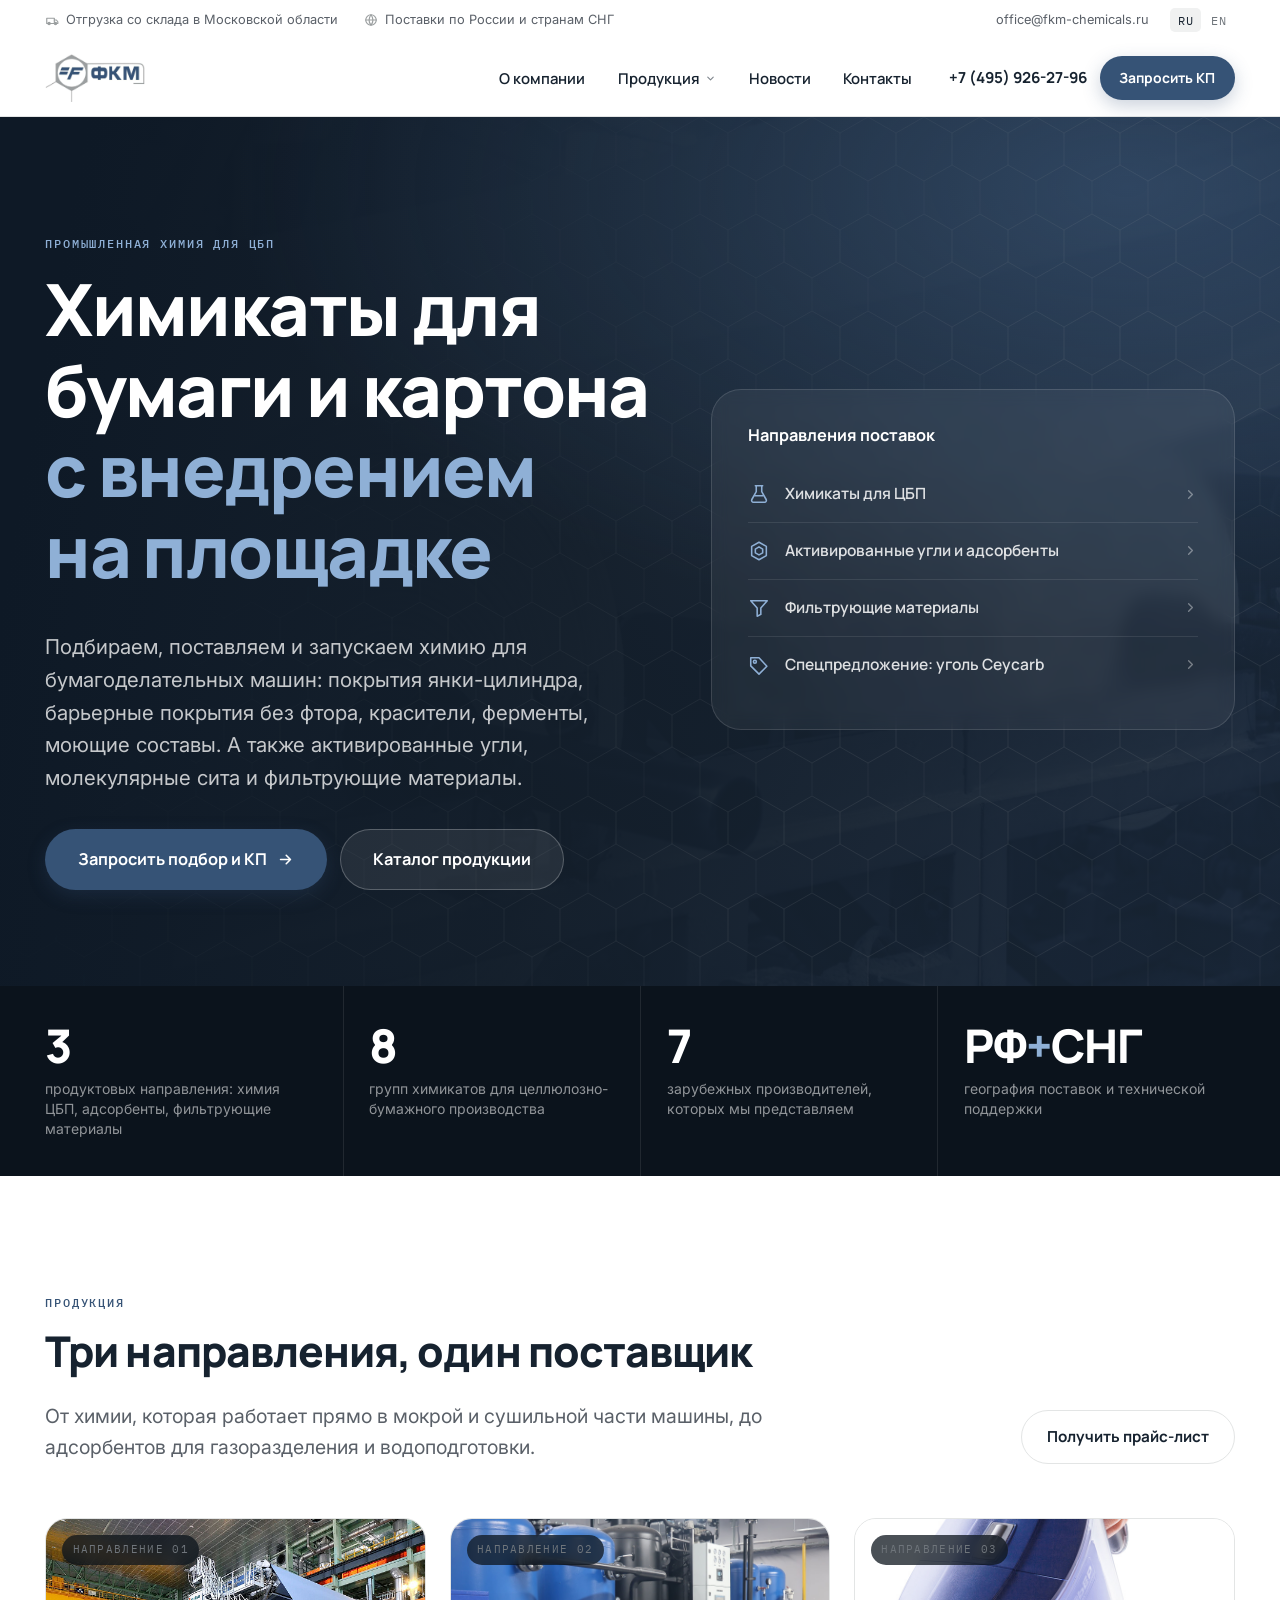
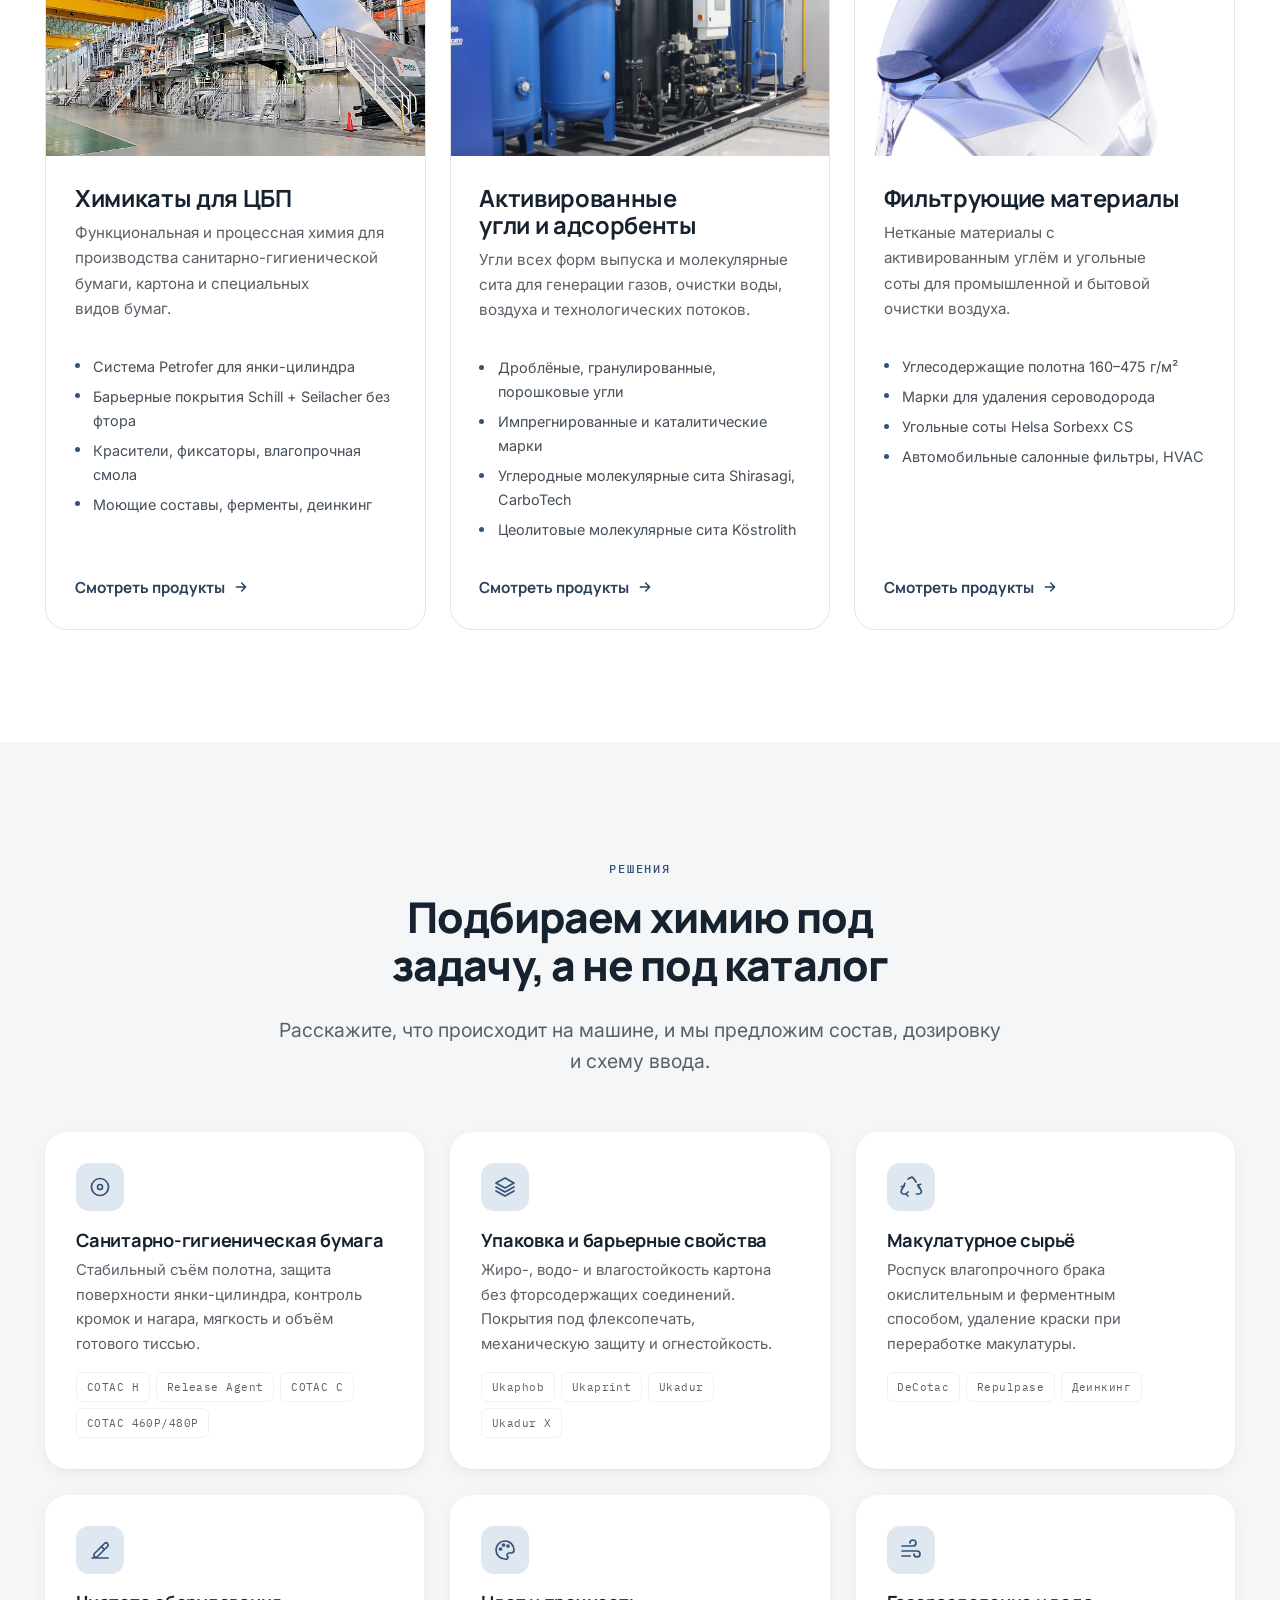
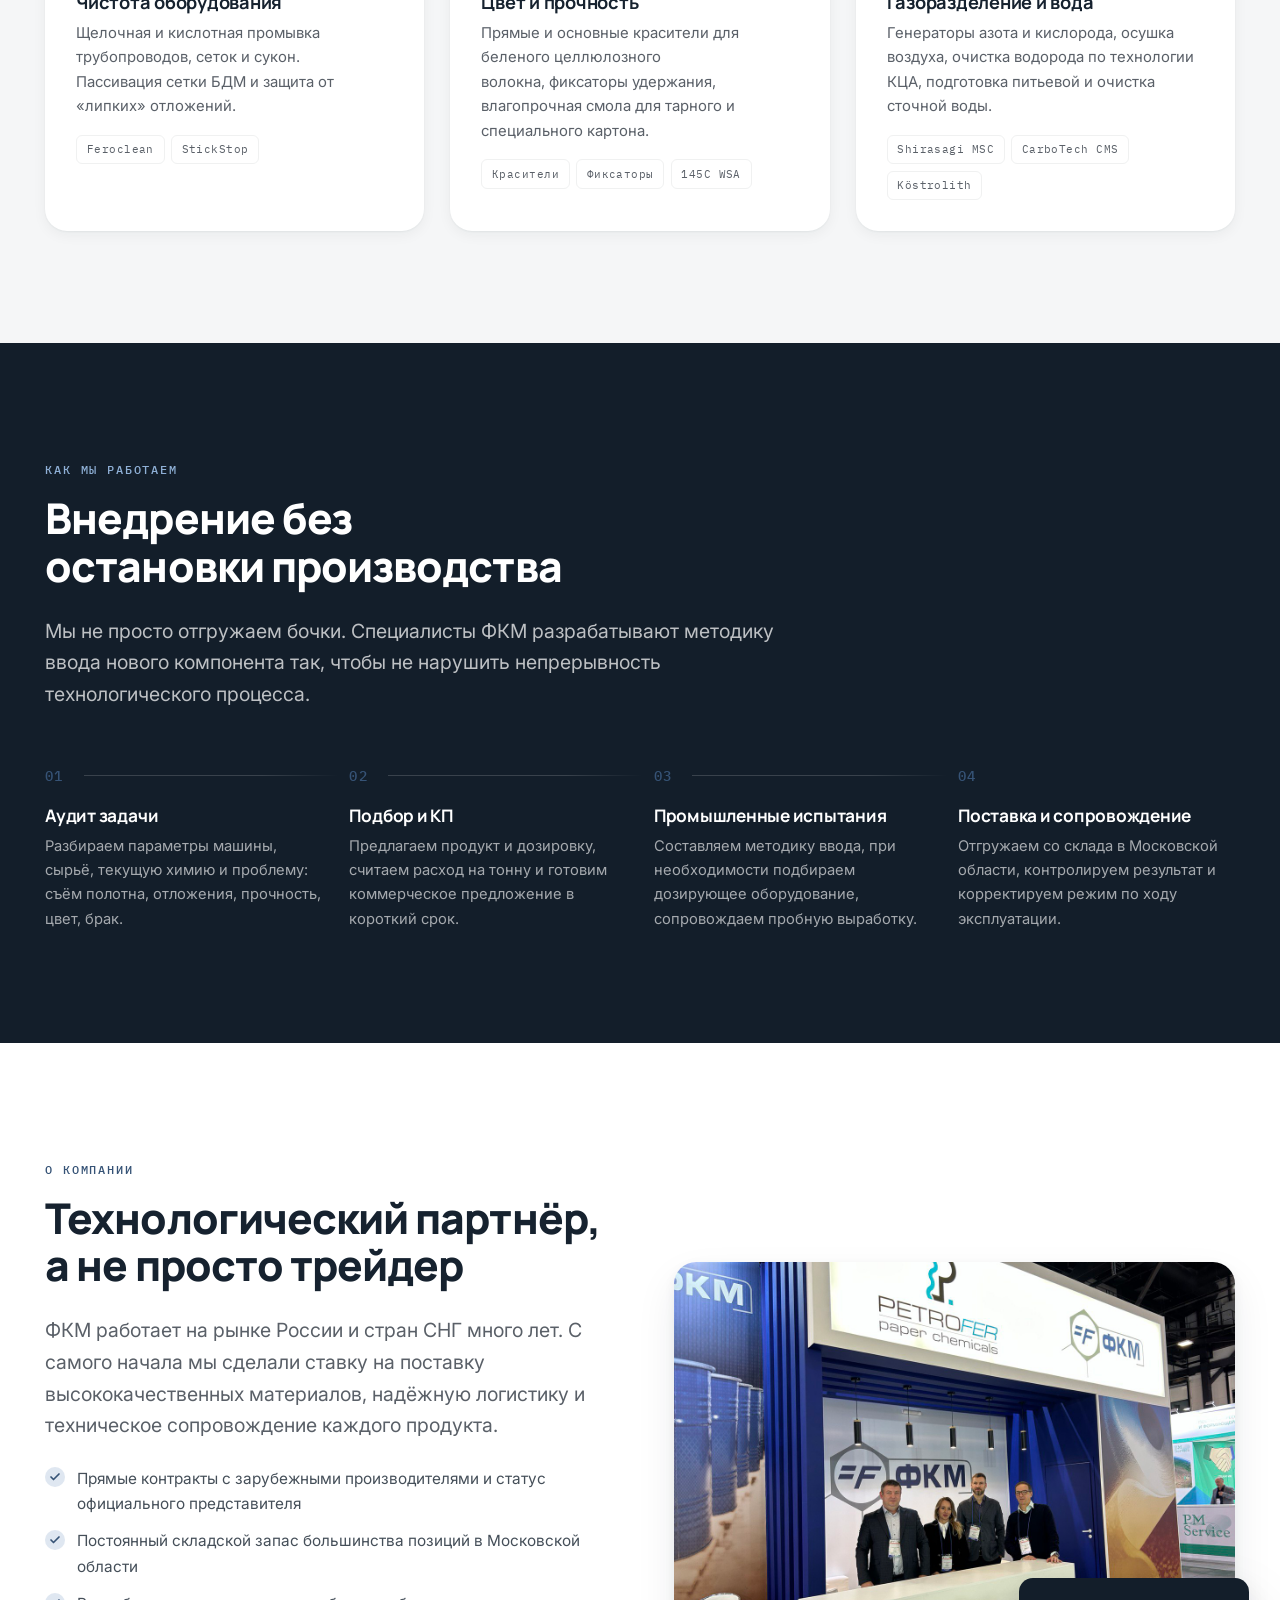
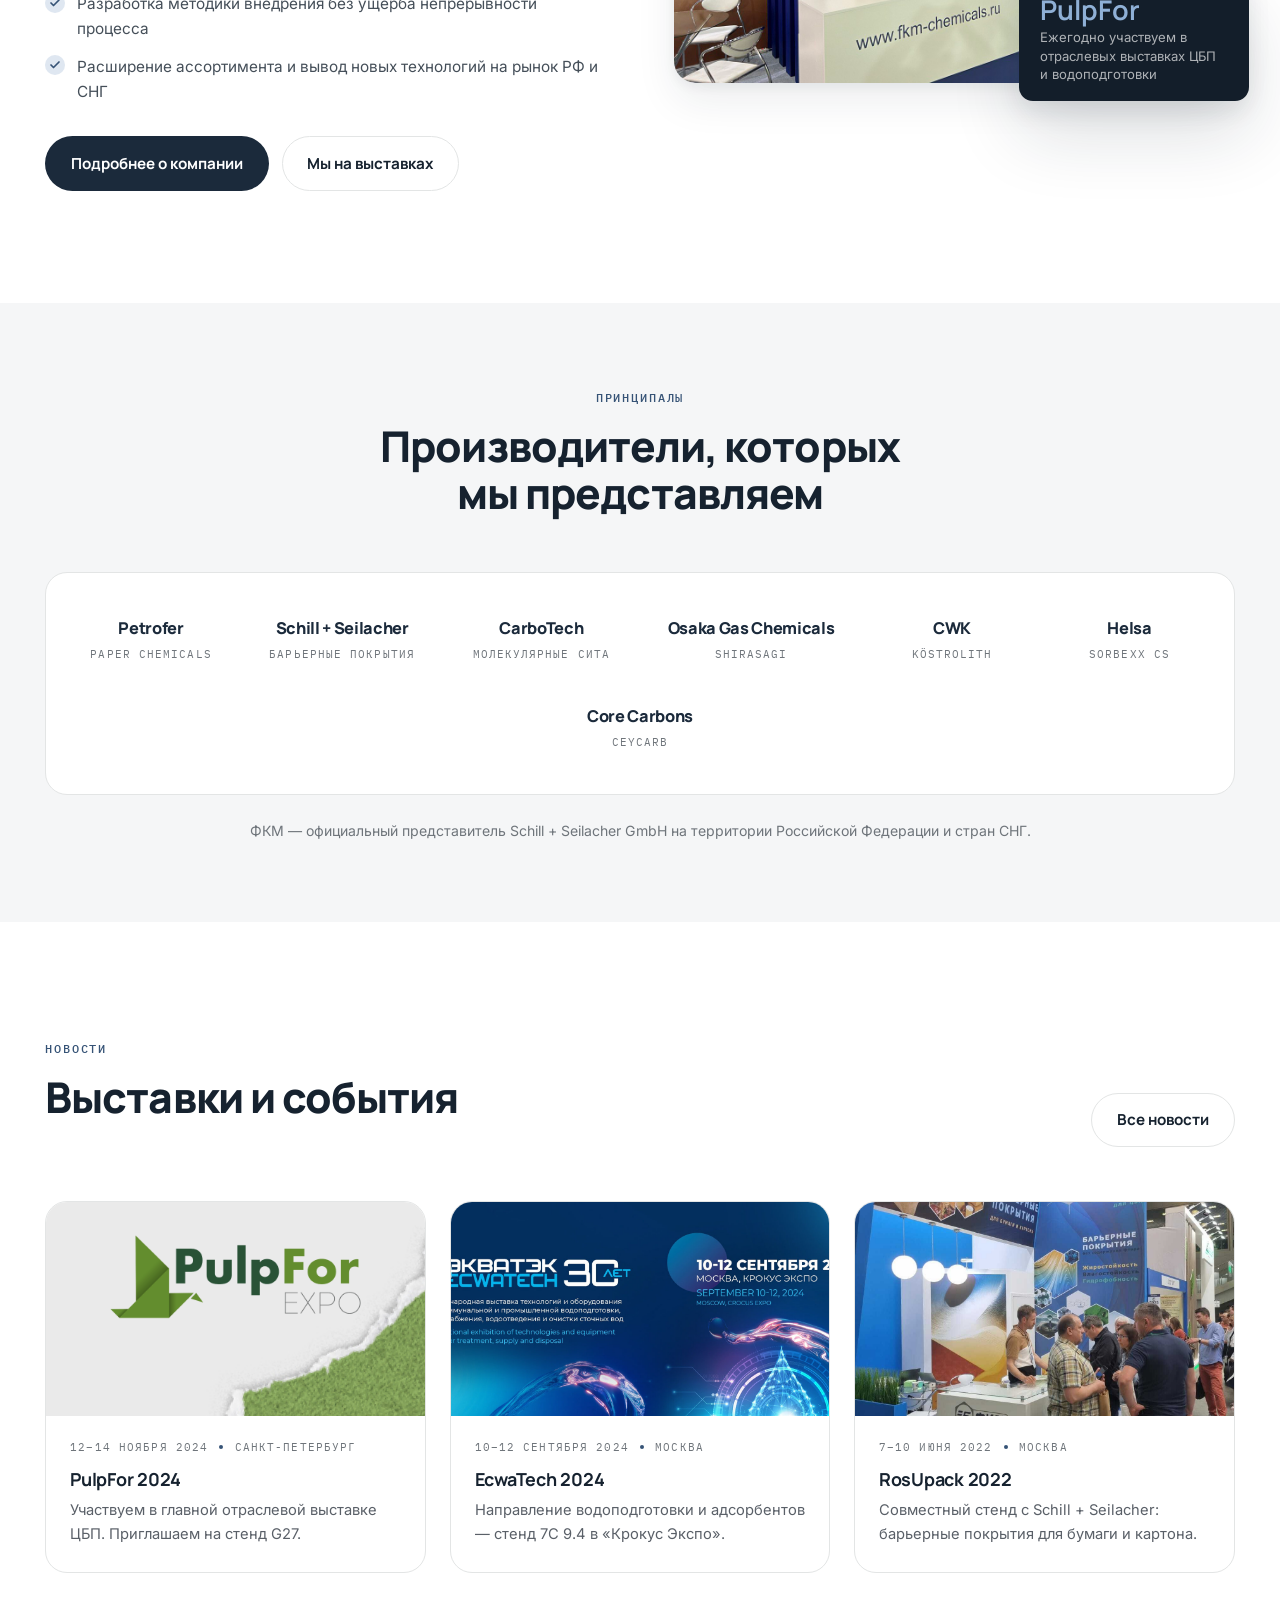
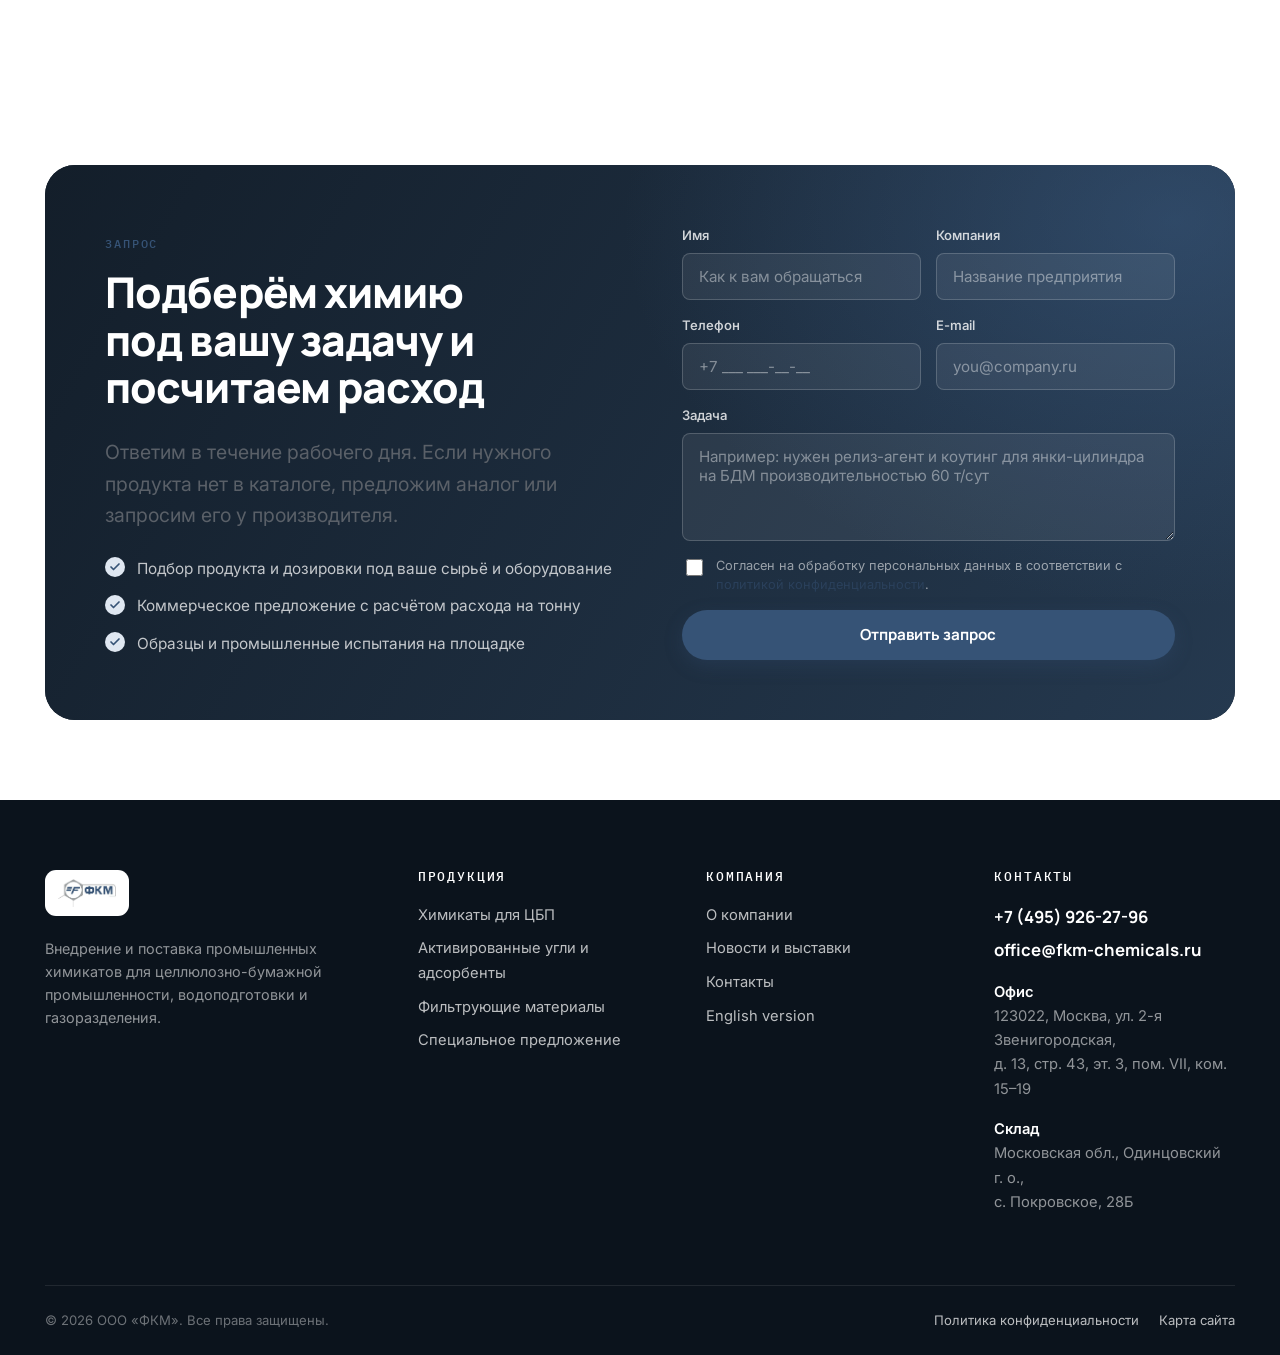
==== commit 2b8c4e69: "Палитра из цветов логотипа, белая верхняя панель, чистка тире Цвет: - вся палитра пересобрана на дву" ====
--- a/index.html
+++ b/index.html
@@ -15,7 +15,7 @@
 <meta property="og:description" content="Поставка и внедрение химикатов для целлюлозно-бумажной промышленности. Склад в Московской области, техническое сопровождение на площадке.">
 <meta property="og:url" content="https://fkm-chemicals.ru/">
 <meta property="og:image" content="https://fkm-chemicals.ru/assets/img/tissue-rolls.jpg">
-<meta name="theme-color" content="#07203A">
+<meta name="theme-color" content="#FFFFFF">
 <link rel="icon" href="assets/img/favicon.png" type="image/png">
 <link rel="preconnect" href="https://fonts.googleapis.com">
 <link rel="preconnect" href="https://fonts.gstatic.com" crossorigin>
@@ -53,7 +53,7 @@
     <div class="topbar__facts">
       <span>
         <svg viewBox="0 0 24 24" fill="none" stroke="currentColor" stroke-width="2" stroke-linecap="round" stroke-linejoin="round" aria-hidden="true"><path d="M3 9h13v9H3z"/><path d="M16 12h3.5L22 15v3h-6"/><circle cx="7" cy="18" r="2"/><circle cx="18" cy="18" r="2"/></svg>
-        Склад в Московской области — отгрузка со склада
+        Отгрузка со склада в Московской области
       </span>
       <span>
         <svg viewBox="0 0 24 24" fill="none" stroke="currentColor" stroke-width="2" stroke-linecap="round" stroke-linejoin="round" aria-hidden="true"><circle cx="12" cy="12" r="9"/><path d="M3 12h18M12 3a15 15 0 0 1 0 18 15 15 0 0 1 0-18z"/></svg>
@@ -112,7 +112,7 @@
                 <span class="megamenu__icon"><svg viewBox="0 0 24 24" fill="none" stroke="currentColor" stroke-width="1.8" stroke-linecap="round" stroke-linejoin="round" aria-hidden="true"><path d="M20.6 13.4 12 22l-9-9V4h9z"/><circle cx="7.5" cy="8.5" r="1.6"/></svg></span>
                 <span>
                   <span class="megamenu__title">Специальное предложение</span>
-                  <span class="megamenu__desc">Кокосовый активированный уголь Ceycarb CEWC 1240 — в наличии</span>
+                  <span class="megamenu__desc">Кокосовый активированный уголь Ceycarb CEWC 1240 в наличии</span>
                 </span>
               </a>
             </div>
@@ -179,7 +179,7 @@
   <div class="container hero__inner">
     <div>
       <span class="eyebrow">Промышленная химия для ЦБП</span>
-      <h1>Химикаты для бумаги и картона — <em>с внедрением на площадке</em></h1>
+      <h1>Химикаты для бумаги и картона <em>с внедрением на площадке</em></h1>
       <p class="hero__lead">
         Подбираем, поставляем и запускаем химию для бумагоделательных машин: покрытия янки-цилиндра,
         барьерные покрытия без фтора, красители, ферменты, моющие составы. А также активированные угли,
@@ -347,7 +347,7 @@
     <div class="section-head section-head--center" data-reveal>
       <span class="eyebrow">Решения</span>
       <h2>Подбираем химию под задачу, а не под каталог</h2>
-      <p class="lead">Расскажите, что происходит на машине, — предложим состав, дозировку и схему ввода.</p>
+      <p class="lead">Расскажите, что происходит на машине, и мы предложим состав, дозировку и схему ввода.</p>
     </div>
 
     <div class="grid grid--3">
@@ -544,7 +544,7 @@
       <div class="cta__grid">
         <div>
           <span class="eyebrow">Запрос</span>
-          <h2>Опишите задачу — подберём химию и посчитаем расход</h2>
+          <h2>Подберём химию под вашу задачу и посчитаем расход</h2>
           <p class="lead">
             Ответим в течение рабочего дня. Если нужного продукта нет в каталоге, предложим аналог
             или запросим его у производителя.
--- a/assets/css/style.css
+++ b/assets/css/style.css
@@ -13,30 +13,45 @@
    1. Токены
    -------------------------------------------------------------------------- */
 :root {
-  /* Фирменная палитра: глубокий синий + циан (из выставочного брендинга ФКМ) */
-  --navy-950: #04121F;
-  --navy-900: #07203A;
-  --navy-800: #0B2C4C;
-  --navy-700: #103A61;
-  --blue-600: #1B5488;
-  --blue-500: #2A6FAC;
-  --blue-100: #E4EEF7;
-  --cyan-600: #0E90AE;
-  --cyan-500: #12A9C9;
-  --cyan-400: #3FC4DE;
-  --cyan-100: #DDF3F8;
-
-  --ink:        #0B1B27;
-  --ink-soft:   #33485A;
-  --slate:      #5B7186;
-  --slate-soft: #8496A6;
-  --line:       #E3E9EE;
-  --line-soft:  #EFF3F6;
-  --paper:      #F4F7F9;
-  --paper-warm: #F8F6F2;
+  /* --- Фирменные цвета -------------------------------------------------
+     Взяты прямо с логотипа ФКМ:
+       сталь #365376 — знак «=F» и надпись «ФКМ»
+       серый #9B9FA0 — гексагон и рамка
+     Ниже только их оттенки; других цветов в палитре нет. */
+  --steel-950: #0B131C;
+  --steel-900: #131E2A;
+  --steel-800: #1B2A3B;
+  --steel-700: #253950;
+  --steel-600: #2A405B;
+  --steel-500: #365376;   /* цвет логотипа */
+  --steel-400: #436793;
+  --steel-300: #5780B2;
+  --steel-200: #8FB0D6;
+  --steel-100: #B9CBE0;
+  --steel-50:  #DFE7F1;
+  --steel-25:  #F1F4F8;
+
+  --grey-700: #4B4F50;
+  --grey-600: #5F6364;
+  --grey-500: #7C8081;
+  --grey-400: #9B9FA0;    /* цвет логотипа */
+  --grey-300: #C7CACA;
+  --grey-200: #E3E5E5;
+  --grey-100: #F0F1F1;
+  --grey-50:  #F7F8F8;
+
+  /* --- Семантические роли ---------------------------------------------- */
+  --ink:        #16222F;
+  --ink-soft:   #454F59;
+  --slate:      #5A6068;
+  --slate-soft: #6F757B;
+  --line:       #E3E5E5;
+  --line-soft:  #F0F1F1;
+  --paper:      #F5F6F7;
+  --paper-warm: #F8F7F5;
   --white:      #FFFFFF;
 
-  --grad-deep: linear-gradient(155deg, #07203A 0%, #0B2C4C 45%, #0D3757 100%);
+  --grad-deep: linear-gradient(155deg, #131E2A 0%, #1B2A3B 45%, #253950 100%);
 
   /* Типографика */
   --font-display: "Manrope", "Segoe UI", system-ui, -apple-system, sans-serif;
@@ -61,9 +76,9 @@
   --r-md: 14px;
   --r-lg: 22px;
   --r-xl: 30px;
-  --shadow-sm: 0 1px 2px rgba(11,27,39,.05), 0 4px 14px rgba(11,27,39,.05);
-  --shadow-md: 0 4px 12px rgba(11,27,39,.06), 0 18px 40px rgba(11,27,39,.08);
-  --shadow-lg: 0 10px 24px rgba(11,27,39,.08), 0 34px 70px rgba(11,27,39,.14);
+  --shadow-sm: 0 1px 2px rgba(22,34,47,.05), 0 4px 14px rgba(22,34,47,.05);
+  --shadow-md: 0 4px 12px rgba(22,34,47,.06), 0 18px 40px rgba(22,34,47,.08);
+  --shadow-lg: 0 10px 24px rgba(22,34,47,.08), 0 34px 70px rgba(22,34,47,.14);
   --ease: cubic-bezier(.22,.61,.36,1);
   --header-h: 76px;
 }
@@ -112,8 +127,8 @@
 p { margin: 0 0 1.1em; text-wrap: pretty; }
 p:last-child { margin-bottom: 0; }
 
-a { color: var(--blue-600); text-decoration: none; transition: color .2s var(--ease); }
-a:hover { color: var(--cyan-600); }
+a { color: var(--steel-600); text-decoration: none; transition: color .2s var(--ease); }
+a:hover { color: var(--steel-500); }
 
 ul, ol { margin: 0 0 1.1em; padding-left: 1.25em; }
 li { margin-bottom: .35em; }
@@ -122,12 +137,12 @@
 strong, b { font-weight: 650; color: var(--ink); }
 hr { border: 0; border-top: 1px solid var(--line); margin: 2.5rem 0; }
 
-:focus-visible { outline: 2px solid var(--cyan-500); outline-offset: 3px; border-radius: 3px; }
-::selection { background: var(--cyan-500); color: #fff; }
+:focus-visible { outline: 2px solid var(--steel-500); outline-offset: 3px; border-radius: 3px; }
+::selection { background: var(--steel-500); color: #fff; }
 
 .skip-link {
   position: absolute; left: 12px; top: -60px; z-index: 200;
-  background: var(--navy-900); color: #fff;
+  background: var(--steel-900); color: #fff;
   padding: .7rem 1.1rem; border-radius: var(--r-sm);
   transition: top .2s var(--ease);
 }
@@ -146,11 +161,11 @@
 .section--tight { padding-block: clamp(3rem, 1.8rem + 4vw, 5rem); }
 .section--paper { background: var(--paper); }
 .section--warm  { background: var(--paper-warm); }
-.section--dark  { background: var(--navy-900); color: rgba(255,255,255,.74); }
+.section--dark  { background: var(--steel-900); color: rgba(255,255,255,.74); }
 .section--dark h1, .section--dark h2,
 .section--dark h3, .section--dark h4 { color: #fff; }
 .section--dark strong { color: #fff; }
-.section--dark a { color: var(--cyan-400); }
+.section--dark a { color: var(--steel-200); }
 
 .grid { display: grid; gap: clamp(1rem, .5rem + 1.4vw, 1.75rem); }
 .grid--2 { grid-template-columns: repeat(auto-fit, minmax(320px, 1fr)); }
@@ -161,13 +176,12 @@
    4. Типографические утилиты
    -------------------------------------------------------------------------- */
 .eyebrow {
-  display: inline-flex; align-items: center; gap: .6rem;
+  display: inline-block;
   font-family: var(--font-mono); font-size: var(--fs-label); font-weight: 500;
   letter-spacing: .16em; text-transform: uppercase;
-  color: var(--cyan-600); margin-bottom: 1.1rem;
-}
-.eyebrow::before { content: ""; width: 26px; height: 2px; flex: none; background: currentColor; opacity: .55; }
-.section--dark .eyebrow, .hero .eyebrow { color: var(--cyan-400); }
+  color: var(--steel-500); margin-bottom: 1rem;
+}
+.section--dark .eyebrow, .hero .eyebrow { color: var(--steel-200); }
 
 .lead { font-size: var(--fs-lead); line-height: 1.62; color: var(--slate); }
 .section--dark .lead { color: rgba(255,255,255,.72); }
@@ -175,7 +189,6 @@
 .section-head { max-width: 730px; margin-bottom: clamp(2rem, 1rem + 3vw, 3.5rem); }
 .section-head--wide { max-width: 920px; }
 .section-head--center { margin-inline: auto; text-align: center; }
-.section-head--center .eyebrow { justify-content: center; }
 .section-head > p:last-child { margin-bottom: 0; }
 
 .head-row {
@@ -203,14 +216,14 @@
 .btn:active { transform: translateY(1px); }
 .btn svg { width: 17px; height: 17px; flex: none; }
 
-.btn--primary { background: var(--cyan-500); color: #fff; box-shadow: 0 6px 18px rgba(18,169,201,.28); }
-.btn--primary:hover { background: var(--cyan-600); color: #fff; box-shadow: 0 10px 26px rgba(18,169,201,.34); transform: translateY(-1px); }
-
-.btn--dark { background: var(--navy-800); color: #fff; }
-.btn--dark:hover { background: var(--navy-700); color: #fff; transform: translateY(-1px); }
+.btn--primary { background: var(--steel-500); color: #fff; box-shadow: 0 6px 18px rgba(54,83,118,.26); }
+.btn--primary:hover { background: var(--steel-600); color: #fff; box-shadow: 0 10px 26px rgba(54,83,118,.34); transform: translateY(-1px); }
+
+.btn--dark { background: var(--steel-800); color: #fff; }
+.btn--dark:hover { background: var(--steel-700); color: #fff; transform: translateY(-1px); }
 
 .btn--ghost { background: transparent; color: var(--ink); border-color: var(--line); }
-.btn--ghost:hover { border-color: var(--navy-800); color: var(--navy-800); background: var(--paper); }
+.btn--ghost:hover { border-color: var(--steel-800); color: var(--steel-800); background: var(--paper); }
 
 .btn--onDark { background: rgba(255,255,255,.08); color: #fff; border-color: rgba(255,255,255,.24); }
 .btn--onDark:hover { background: rgba(255,255,255,.16); color: #fff; border-color: rgba(255,255,255,.42); }
@@ -224,27 +237,27 @@
 .link-arrow {
   display: inline-flex; align-items: center; gap: .5rem;
   font-family: var(--font-display); font-weight: 700; font-size: .95rem;
-  color: var(--blue-600);
+  color: var(--steel-600);
 }
 .link-arrow svg { width: 16px; height: 16px; transition: transform .25s var(--ease); }
 .link-arrow:hover svg { transform: translateX(4px); }
-.section--dark .link-arrow { color: var(--cyan-400); }
+.section--dark .link-arrow { color: var(--steel-200); }
 
 /* --------------------------------------------------------------------------
    6. Шапка и навигация
    -------------------------------------------------------------------------- */
-.topbar { background: var(--navy-950); color: rgba(255,255,255,.6); font-size: .8rem; }
+.topbar { background: #fff; color: var(--slate); font-size: .8rem; }
 .topbar__inner { display: flex; align-items: center; justify-content: space-between; gap: 1.5rem; min-height: 40px; }
 .topbar__facts { display: flex; align-items: center; gap: 1.6rem; }
 .topbar__facts span { display: inline-flex; align-items: center; gap: .45rem; white-space: nowrap; }
-.topbar__facts svg { width: 14px; height: 14px; color: var(--cyan-500); flex: none; }
-.topbar a { color: rgba(255,255,255,.82); }
-.topbar a:hover { color: var(--cyan-400); }
+.topbar__facts svg { width: 14px; height: 14px; color: var(--grey-400); flex: none; }
+.topbar a { color: var(--slate); }
+.topbar a:hover { color: var(--steel-500); }
 .topbar__side { display: flex; align-items: center; gap: 1.3rem; }
 
 .lang { display: inline-flex; gap: .15rem; font-family: var(--font-mono); font-size: .72rem; letter-spacing: .08em; }
-.lang a { padding: .18rem .48rem; border-radius: 5px; color: rgba(255,255,255,.5); }
-.lang a.is-active { background: rgba(255,255,255,.12); color: #fff; }
+.lang a { padding: .18rem .48rem; border-radius: 5px; color: var(--slate-soft); }
+.lang a.is-active { background: var(--grey-100); color: var(--ink); }
 
 .header {
   position: sticky; top: 0; z-index: 100;
@@ -254,7 +267,7 @@
   border-bottom: 1px solid var(--line);
   transition: box-shadow .25s var(--ease);
 }
-.header.is-stuck { box-shadow: 0 6px 26px rgba(11,27,39,.09); }
+.header.is-stuck { box-shadow: 0 6px 26px rgba(22,34,47,.09); }
 .header__inner { display: flex; align-items: center; gap: clamp(1rem, 2vw, 2.25rem); min-height: var(--header-h); }
 
 .logo { flex: none; display: block; }
@@ -269,17 +282,17 @@
   color: var(--ink); padding: .6rem .7rem; border-radius: var(--r-sm);
   background: none; border: 0; cursor: pointer; position: relative;
 }
-.nav__link:hover, .nav__link.is-current { color: var(--cyan-600); }
+.nav__link:hover, .nav__link.is-current { color: var(--steel-500); }
 .nav__link.is-current::after {
   content: ""; position: absolute; left: .7rem; right: .7rem; bottom: .1rem;
-  height: 2px; background: var(--cyan-500); border-radius: 2px;
+  height: 2px; background: var(--steel-500); border-radius: 2px;
 }
 .nav__caret { width: 11px; height: 11px; opacity: .55; transition: transform .22s var(--ease); }
 .nav__item.is-open .nav__caret { transform: rotate(180deg); }
 
 .header__actions { display: flex; align-items: center; gap: .8rem; flex: none; }
 .header__phone { font-family: var(--font-display); font-weight: 700; font-size: .95rem; color: var(--ink); white-space: nowrap; }
-.header__phone:hover { color: var(--cyan-600); }
+.header__phone:hover { color: var(--steel-500); }
 
 /* Мега-меню */
 .megamenu {
@@ -295,7 +308,7 @@
 .megamenu__grid { display: grid; grid-template-columns: 1fr 1fr; gap: .2rem; }
 .megamenu__item { display: flex; gap: .85rem; align-items: flex-start; padding: .8rem .85rem; border-radius: var(--r-md); transition: background .18s var(--ease); }
 .megamenu__item:hover { background: var(--paper); }
-.megamenu__icon { flex: none; width: 40px; height: 40px; border-radius: 11px; display: grid; place-items: center; background: var(--cyan-100); color: var(--cyan-600); }
+.megamenu__icon { flex: none; width: 40px; height: 40px; border-radius: 11px; display: grid; place-items: center; background: var(--steel-50); color: var(--steel-500); }
 .megamenu__icon svg { width: 20px; height: 20px; }
 .megamenu__title { display: block; font-family: var(--font-display); font-weight: 700; font-size: .95rem; color: var(--ink); margin-bottom: .12rem; }
 .megamenu__desc { display: block; font-size: .82rem; line-height: 1.45; color: var(--slate-soft); }
@@ -334,7 +347,7 @@
 .mobile-nav__sub.is-open { display: block; }
 .mobile-nav__sub li { margin: 0; }
 .mobile-nav__sub a { display: block; padding: .55rem 0; font-size: 1rem; color: var(--slate); }
-.mobile-nav__sub a:hover { color: var(--cyan-600); }
+.mobile-nav__sub a:hover { color: var(--steel-500); }
 .mobile-nav__cta { margin-top: 2rem; display: grid; gap: .75rem; }
 .mobile-nav__meta { margin-top: 2rem; font-size: .9rem; color: var(--slate); }
 .mobile-nav__meta a { display: block; font-family: var(--font-display); font-weight: 700; font-size: 1.15rem; color: var(--ink); margin-bottom: .3rem; }
@@ -352,7 +365,7 @@
    -------------------------------------------------------------------------- */
 .hero {
   position: relative; isolation: isolate; overflow: hidden;
-  background: var(--navy-900); color: rgba(255,255,255,.78);
+  background: var(--steel-900); color: rgba(255,255,255,.78);
   padding-block: clamp(3.5rem, 2rem + 7vw, 7rem) clamp(3rem, 1.5rem + 6vw, 6rem);
 }
 .hero__bg { position: absolute; inset: 0; z-index: -3; }
@@ -360,8 +373,8 @@
 .hero__scrim {
   position: absolute; inset: 0; z-index: -2;
   background:
-    radial-gradient(120% 90% at 88% 8%, rgba(18,169,201,.30) 0%, transparent 58%),
-    linear-gradient(100deg, #06192C 6%, rgba(7,32,58,.94) 46%, rgba(9,44,74,.72) 100%);
+    radial-gradient(120% 90% at 88% 8%, rgba(67,103,147,.42) 0%, transparent 58%),
+    linear-gradient(100deg, #0E1926 6%, rgba(19,30,42,.94) 46%, rgba(27,42,59,.72) 100%);
 }
 .hero__mesh {
   position: absolute; inset: 0; z-index: -1; opacity: .5;
@@ -372,7 +385,7 @@
 }
 .hero__inner { display: grid; grid-template-columns: minmax(0, 1.08fr) minmax(0, .92fr); gap: clamp(2rem, 4vw, 4.5rem); align-items: center; }
 .hero h1 { font-size: var(--fs-display); color: #fff; margin-bottom: .55em; }
-.hero h1 em { font-style: normal; color: var(--cyan-400); }
+.hero h1 em { font-style: normal; color: var(--steel-200); }
 .hero__lead { font-size: clamp(1.05rem, .98rem + .45vw, 1.28rem); line-height: 1.6; color: rgba(255,255,255,.76); max-width: 44ch; margin-bottom: 2.1rem; }
 .hero__actions { display: flex; flex-wrap: wrap; gap: .85rem; }
 
@@ -388,8 +401,8 @@
 .hero__panel li { margin: 0; }
 .hero__panel li + li { border-top: 1px solid rgba(255,255,255,.09); }
 .hero__panel a { display: flex; align-items: center; gap: .9rem; padding: .95rem 0; color: rgba(255,255,255,.85); font-family: var(--font-display); font-weight: 600; font-size: .97rem; }
-.hero__panel a:hover { color: var(--cyan-400); }
-.hero__panel a svg:first-child { width: 22px; height: 22px; flex: none; color: var(--cyan-400); }
+.hero__panel a:hover { color: var(--steel-200); }
+.hero__panel a svg:first-child { width: 22px; height: 22px; flex: none; color: var(--steel-200); }
 .hero__panel a .chev { width: 15px; height: 15px; margin-left: auto; opacity: .45; transition: transform .22s var(--ease); }
 .hero__panel a:hover .chev { transform: translateX(4px); opacity: 1; }
 
@@ -399,12 +412,12 @@
 }
 
 /* Полоса фактов */
-.stats { background: var(--navy-950); color: #fff; }
+.stats { background: var(--steel-950); color: #fff; }
 .stats__grid { display: grid; grid-template-columns: repeat(4, 1fr); }
 .stats__item { padding: clamp(1.5rem, 1rem + 1.6vw, 2.4rem) clamp(1rem, 2vw, 2rem); border-left: 1px solid rgba(255,255,255,.09); }
 .stats__item:first-child { border-left: 0; padding-left: 0; }
 .stats__num { font-family: var(--font-display); font-size: clamp(1.9rem, 1.3rem + 2vw, 2.9rem); font-weight: 800; line-height: 1; color: #fff; letter-spacing: -.03em; }
-.stats__num span { color: var(--cyan-400); }
+.stats__num span { color: var(--steel-200); }
 .stats__label { margin-top: .6rem; font-size: .875rem; line-height: 1.45; color: rgba(255,255,255,.55); }
 @media (max-width: 860px) {
   .stats__grid { grid-template-columns: repeat(2, 1fr); }
@@ -424,13 +437,13 @@
   overflow: hidden; transition: transform .3s var(--ease), box-shadow .3s var(--ease), border-color .3s var(--ease);
 }
 .dir-card:hover { transform: translateY(-4px); box-shadow: var(--shadow-md); border-color: transparent; }
-.dir-card__media { position: relative; aspect-ratio: 16 / 10; overflow: hidden; background: var(--navy-800); }
+.dir-card__media { position: relative; aspect-ratio: 16 / 10; overflow: hidden; background: var(--steel-800); }
 .dir-card__media img { width: 100%; height: 100%; object-fit: cover; transition: transform .6s var(--ease); }
 .dir-card:hover .dir-card__media img { transform: scale(1.05); }
 .dir-card__badge {
   position: absolute; left: 1rem; top: 1rem; z-index: 2;
   font-family: var(--font-mono); font-size: .68rem; letter-spacing: .12em; text-transform: uppercase;
-  background: rgba(4,18,31,.72); color: #fff; padding: .35rem .65rem; border-radius: 999px;
+  background: rgba(11,19,28,.74); color: #fff; padding: .35rem .65rem; border-radius: 999px;
   backdrop-filter: blur(6px); -webkit-backdrop-filter: blur(6px);
 }
 .dir-card__body { padding: clamp(1.35rem, 1rem + 1vw, 1.85rem); display: flex; flex-direction: column; flex: 1; }
@@ -440,7 +453,7 @@
 .dir-card__body > p { color: var(--slate); font-size: .95rem; }
 .dir-card__list { list-style: none; margin: 1.1rem 0 1.4rem; padding: 0; font-size: .9rem; }
 .dir-card__list li { position: relative; padding-left: 1.15rem; margin-bottom: .4rem; color: var(--ink-soft); }
-.dir-card__list li::before { content: ""; position: absolute; left: 0; top: .58em; width: 5px; height: 5px; border-radius: 50%; background: var(--cyan-500); }
+.dir-card__list li::before { content: ""; position: absolute; left: 0; top: .58em; width: 5px; height: 5px; border-radius: 50%; background: var(--steel-500); }
 .dir-card__foot { margin-top: auto; padding-top: .2rem; }
 
 /* Задачи / применения */
@@ -450,7 +463,7 @@
   transition: transform .28s var(--ease), box-shadow .28s var(--ease), border-color .28s var(--ease);
 }
 .app-card:hover { transform: translateY(-3px); box-shadow: var(--shadow-md); border-color: transparent; }
-.app-card__icon { width: 48px; height: 48px; border-radius: 13px; display: grid; place-items: center; background: var(--cyan-100); color: var(--cyan-600); margin-bottom: 1.15rem; }
+.app-card__icon { width: 48px; height: 48px; border-radius: 13px; display: grid; place-items: center; background: var(--steel-50); color: var(--steel-500); margin-bottom: 1.15rem; }
 .app-card__icon svg { width: 24px; height: 24px; }
 .app-card h3 { font-size: 1.14rem; margin-bottom: .5rem; }
 .app-card p { font-size: .93rem; color: var(--slate); margin-bottom: 1rem; }
@@ -470,7 +483,7 @@
   counter-increment: step; content: counter(step, decimal-leading-zero);
   position: absolute; top: 0; left: 0;
   font-family: var(--font-mono); font-size: .85rem; font-weight: 500;
-  color: var(--cyan-500); letter-spacing: .08em;
+  color: var(--steel-500); letter-spacing: .08em;
 }
 .process__item::after {
   content: ""; position: absolute; top: .62rem; left: 2.4rem; right: -1rem; height: 1px;
@@ -485,7 +498,7 @@
 
 /* Преимущества */
 .feature { display: flex; gap: 1.1rem; align-items: flex-start; }
-.feature__icon { flex: none; width: 44px; height: 44px; border-radius: 12px; display: grid; place-items: center; background: rgba(18,169,201,.13); color: var(--cyan-400); border: 1px solid rgba(18,169,201,.22); }
+.feature__icon { flex: none; width: 44px; height: 44px; border-radius: 12px; display: grid; place-items: center; background: rgba(143,176,214,.14); color: var(--steel-200); border: 1px solid rgba(143,176,214,.26); }
 .feature__icon svg { width: 21px; height: 21px; }
 .feature h3 { font-size: 1.05rem; margin-bottom: .4rem; }
 .feature p { font-size: .92rem; margin: 0; }
@@ -498,7 +511,7 @@
   background: #fff; border: 1px solid var(--line); border-radius: var(--r-lg);
 }
 .partner { text-align: center; min-width: 120px; }
-.partner__name { font-family: var(--font-display); font-weight: 800; font-size: 1.02rem; color: var(--navy-800); letter-spacing: -.02em; }
+.partner__name { font-family: var(--font-display); font-weight: 800; font-size: 1.02rem; color: var(--steel-800); letter-spacing: -.02em; }
 .partner__meta { display: block; margin-top: .3rem; font-family: var(--font-mono); font-size: .68rem; letter-spacing: .1em; text-transform: uppercase; color: var(--slate-soft); }
 
 /* Сплит: текст + фото */
@@ -509,10 +522,10 @@
 .split__media--tall img { aspect-ratio: 4 / 5; object-fit: cover; }
 .split__badge {
   position: absolute; right: -14px; bottom: -18px;
-  background: var(--navy-900); color: #fff; border-radius: var(--r-md);
+  background: var(--steel-900); color: #fff; border-radius: var(--r-md);
   padding: 1.1rem 1.35rem; box-shadow: var(--shadow-lg); max-width: 230px;
 }
-.split__badge strong { display: block; font-family: var(--font-display); font-size: 1.7rem; color: var(--cyan-400); line-height: 1; margin-bottom: .35rem; }
+.split__badge strong { display: block; font-family: var(--font-display); font-size: 1.7rem; color: var(--steel-200); line-height: 1; margin-bottom: .35rem; }
 .split__badge span { font-size: .82rem; color: rgba(255,255,255,.66); line-height: 1.4; display: block; }
 @media (max-width: 560px) { .split__badge { position: static; margin-top: 1rem; max-width: none; } }
 
@@ -521,16 +534,16 @@
 .checks li { position: relative; padding-left: 2rem; margin: 0; font-size: .96rem; }
 .checks li::before {
   content: ""; position: absolute; left: 0; top: .1em; width: 20px; height: 20px; border-radius: 50%;
-  background: var(--cyan-100) url("data:image/svg+xml,%3Csvg xmlns='http://www.w3.org/2000/svg' viewBox='0 0 24 24' fill='none' stroke='%230E90AE' stroke-width='3.4' stroke-linecap='round' stroke-linejoin='round'%3E%3Cpolyline points='20 6 9 17 4 12'/%3E%3C/svg%3E") center / 12px no-repeat;
-}
-.section--dark .checks li::before { background-color: rgba(18,169,201,.2); }
+  background: var(--steel-50) url("data:image/svg+xml,%3Csvg xmlns='http://www.w3.org/2000/svg' viewBox='0 0 24 24' fill='none' stroke='%23365376' stroke-width='3.4' stroke-linecap='round' stroke-linejoin='round'%3E%3Cpolyline points='20 6 9 17 4 12'/%3E%3C/svg%3E") center / 12px no-repeat;
+}
+.section--dark .checks li::before { background-color: rgba(143,176,214,.22); }
 
 /* --------------------------------------------------------------------------
    9. Внутренние страницы
    -------------------------------------------------------------------------- */
 .page-hero {
   position: relative; isolation: isolate; overflow: hidden;
-  background: var(--navy-900); color: rgba(255,255,255,.74);
+  background: var(--steel-900); color: rgba(255,255,255,.74);
   padding-block: clamp(2.5rem, 1.5rem + 4vw, 4.5rem) clamp(3rem, 2rem + 4vw, 5rem);
 }
 .page-hero__bg { position: absolute; inset: 0; z-index: -3; }
@@ -538,18 +551,18 @@
 .page-hero::before {
   content: ""; position: absolute; inset: 0; z-index: -2;
   background:
-    radial-gradient(100% 100% at 92% 0%, rgba(18,169,201,.26) 0%, transparent 60%),
-    linear-gradient(100deg, #06192C 10%, rgba(9,44,74,.9) 100%);
+    radial-gradient(100% 100% at 92% 0%, rgba(67,103,147,.36) 0%, transparent 60%),
+    linear-gradient(100deg, #0E1926 10%, rgba(27,42,59,.9) 100%);
 }
 .page-hero h1 { color: #fff; max-width: 20ch; }
 .page-hero__lead { font-size: var(--fs-lead); color: rgba(255,255,255,.72); max-width: 62ch; margin-top: 1.2rem; }
-.page-hero--plain { background: var(--navy-900); }
+.page-hero--plain { background: var(--steel-900); }
 
 .crumbs { display: flex; flex-wrap: wrap; align-items: center; gap: .5rem; list-style: none; margin: 0 0 1.6rem; padding: 0; font-size: .82rem; color: rgba(255,255,255,.5); }
 .crumbs li { margin: 0; display: inline-flex; align-items: center; gap: .5rem; }
 .crumbs li + li::before { content: "/"; opacity: .4; }
 .crumbs a { color: rgba(255,255,255,.72); }
-.crumbs a:hover { color: var(--cyan-400); }
+.crumbs a:hover { color: var(--steel-200); }
 .crumbs [aria-current] { color: rgba(255,255,255,.5); }
 
 /* Якорная подшапка */
@@ -567,7 +580,7 @@
   color: var(--slate); white-space: nowrap; transition: background .2s var(--ease), color .2s var(--ease);
 }
 .subnav a:hover { background: var(--paper); color: var(--ink); }
-.subnav a.is-active { background: var(--navy-800); color: #fff; }
+.subnav a.is-active { background: var(--steel-800); color: #fff; }
 
 /* Контентные блоки */
 .prose { max-width: 74ch; }
@@ -576,19 +589,19 @@
 .prose h2:first-child, .prose h3:first-child { margin-top: 0; }
 
 .note {
-  border-left: 3px solid var(--cyan-500);
+  border-left: 3px solid var(--steel-500);
   background: var(--paper); border-radius: 0 var(--r-md) var(--r-md) 0;
   padding: 1.2rem 1.4rem; font-size: .95rem;
 }
 
 /* Карточки контактов */
 .contact-card { background: #fff; border: 1px solid var(--line); border-radius: var(--r-lg); padding: clamp(1.4rem, 1rem + 1vw, 2rem); }
-.contact-card__icon { width: 44px; height: 44px; border-radius: 12px; display: grid; place-items: center; background: var(--cyan-100); color: var(--cyan-600); margin-bottom: 1.1rem; }
+.contact-card__icon { width: 44px; height: 44px; border-radius: 12px; display: grid; place-items: center; background: var(--steel-50); color: var(--steel-500); margin-bottom: 1.1rem; }
 .contact-card__icon svg { width: 22px; height: 22px; }
 .contact-card h3 { font-size: 1.05rem; margin-bottom: .6rem; }
 .contact-card p { font-size: .95rem; margin-bottom: .4rem; }
 .contact-card__big { font-family: var(--font-display); font-weight: 800; font-size: 1.3rem; color: var(--ink); letter-spacing: -.02em; }
-.contact-card__big:hover { color: var(--cyan-600); }
+.contact-card__big:hover { color: var(--steel-500); }
 
 .map-frame { border: 1px solid var(--line); border-radius: var(--r-lg); overflow: hidden; background: var(--paper); }
 .map-frame iframe { display: block; width: 100%; height: clamp(300px, 42vw, 460px); border: 0; }
@@ -609,7 +622,7 @@
   background: #fff; border: 1px solid var(--line); border-radius: var(--r-md);
   padding: 1.35rem 1.45rem; transition: border-color .22s var(--ease), box-shadow .22s var(--ease), transform .22s var(--ease);
 }
-.prod-item:hover { border-color: rgba(18,169,201,.45); box-shadow: var(--shadow-sm); transform: translateY(-2px); }
+.prod-item:hover { border-color: rgba(54,83,118,.42); box-shadow: var(--shadow-sm); transform: translateY(-2px); }
 .prod-item__name { display: flex; align-items: baseline; gap: .55rem; flex-wrap: wrap; margin-bottom: .5rem; }
 .prod-item__name b { font-family: var(--font-display); font-weight: 800; font-size: 1.02rem; color: var(--ink); letter-spacing: -.015em; }
 .prod-item__name .tag { font-size: .66rem; }
@@ -628,7 +641,7 @@
   width: 100%; padding: 1.3rem 0; background: none; border: 0; cursor: pointer; text-align: left;
   font-family: var(--font-display); font-weight: 700; font-size: 1.06rem; color: var(--ink);
 }
-.acc__btn:hover { color: var(--cyan-600); }
+.acc__btn:hover { color: var(--steel-500); }
 .acc__icon { flex: none; width: 22px; height: 22px; position: relative; }
 .acc__icon::before, .acc__icon::after { content: ""; position: absolute; background: currentColor; border-radius: 2px; transition: transform .25s var(--ease), opacity .25s var(--ease); }
 .acc__icon::before { left: 0; right: 0; top: 10px; height: 2px; }
@@ -651,17 +664,17 @@
 .offer {
   display: grid; grid-template-columns: minmax(0, 1fr) minmax(0, .85fr);
   gap: clamp(1.5rem, 1rem + 3vw, 3.5rem); align-items: center;
-  background: var(--navy-900); border-radius: var(--r-xl); overflow: hidden;
+  background: var(--steel-900); border-radius: var(--r-xl); overflow: hidden;
   padding: clamp(1.75rem, 1.2rem + 2.5vw, 3.25rem);
   position: relative; isolation: isolate;
 }
 .offer::before {
   content: ""; position: absolute; inset: 0; z-index: -1;
-  background: radial-gradient(90% 110% at 100% 0%, rgba(18,169,201,.3) 0%, transparent 60%);
+  background: radial-gradient(90% 110% at 100% 0%, rgba(67,103,147,.40) 0%, transparent 60%);
 }
 .offer h2, .offer h3 { color: #fff; }
 .offer p { color: rgba(255,255,255,.72); }
-.offer__price { font-family: var(--font-display); font-weight: 800; color: var(--cyan-400); font-size: 1.1rem; }
+.offer__price { font-family: var(--font-display); font-weight: 800; color: var(--steel-200); font-size: 1.1rem; }
 @media (max-width: 860px) { .offer { grid-template-columns: 1fr; } }
 
 /* --------------------------------------------------------------------------
@@ -679,7 +692,7 @@
 .news-card:hover .news-card__media img { transform: scale(1.05); }
 .news-card__body { padding: 1.4rem 1.5rem 1.6rem; display: flex; flex-direction: column; flex: 1; }
 .news-card__meta { display: flex; align-items: center; gap: .7rem; font-family: var(--font-mono); font-size: .7rem; letter-spacing: .1em; text-transform: uppercase; color: var(--slate-soft); margin-bottom: .8rem; }
-.news-card__meta .dot { width: 4px; height: 4px; border-radius: 50%; background: var(--cyan-500); flex: none; }
+.news-card__meta .dot { width: 4px; height: 4px; border-radius: 50%; background: var(--steel-500); flex: none; }
 .news-card h3 { font-size: 1.12rem; margin-bottom: .55rem; }
 .news-card h3 a { color: inherit; }
 .news-card h3 a::after { content: ""; position: absolute; inset: 0; }
@@ -693,9 +706,9 @@
 .timeline__item::before {
   content: ""; position: absolute; left: calc(-1 * clamp(1.25rem, 1rem + 1vw, 2rem) - 7px);
   top: .45rem; width: 12px; height: 12px; border-radius: 50%;
-  background: #fff; border: 2px solid var(--cyan-500);
-}
-.timeline__date { font-family: var(--font-mono); font-size: .74rem; letter-spacing: .1em; text-transform: uppercase; color: var(--cyan-600); margin-bottom: .4rem; }
+  background: #fff; border: 2px solid var(--steel-500);
+}
+.timeline__date { font-family: var(--font-mono); font-size: .74rem; letter-spacing: .1em; text-transform: uppercase; color: var(--steel-500); margin-bottom: .4rem; }
 .timeline__item h3 { font-size: 1.08rem; margin-bottom: .4rem; }
 .timeline__item p { font-size: .93rem; margin: 0; color: var(--slate); }
 
@@ -704,15 +717,15 @@
    -------------------------------------------------------------------------- */
 .cta {
   position: relative; isolation: isolate; overflow: hidden;
-  background: var(--navy-900); color: rgba(255,255,255,.74);
+  background: var(--steel-900); color: rgba(255,255,255,.74);
   border-radius: var(--r-xl);
   padding: clamp(2rem, 1.4rem + 3vw, 3.75rem);
 }
 .cta::before {
   content: ""; position: absolute; inset: 0; z-index: -1;
   background:
-    radial-gradient(80% 120% at 95% 10%, rgba(18,169,201,.32) 0%, transparent 58%),
-    linear-gradient(120deg, #07203A 0%, #0C3053 100%);
+    radial-gradient(80% 120% at 95% 10%, rgba(67,103,147,.42) 0%, transparent 58%),
+    linear-gradient(120deg, #131E2A 0%, #25394F 100%);
 }
 .cta__grid { display: grid; grid-template-columns: minmax(0, 1fr) minmax(0, .95fr); gap: clamp(2rem, 1.2rem + 3vw, 4rem); align-items: center; }
 .cta h2 { color: #fff; }
@@ -731,7 +744,7 @@
 }
 .field textarea { resize: vertical; min-height: 108px; }
 .field input:focus, .field textarea:focus, .field select:focus {
-  outline: 0; border-color: var(--cyan-500); box-shadow: 0 0 0 3px rgba(18,169,201,.16);
+  outline: 0; border-color: var(--steel-500); box-shadow: 0 0 0 3px rgba(54,83,118,.16);
 }
 .field input::placeholder, .field textarea::placeholder { color: var(--slate-soft); }
 
@@ -741,24 +754,24 @@
 }
 .form--onDark .field input::placeholder, .form--onDark .field textarea::placeholder { color: rgba(255,255,255,.42); }
 .form--onDark .field input:focus, .form--onDark .field textarea:focus, .form--onDark .field select:focus {
-  border-color: var(--cyan-400); box-shadow: 0 0 0 3px rgba(63,196,222,.2); background-color: rgba(255,255,255,.1);
+  border-color: var(--steel-200); box-shadow: 0 0 0 3px rgba(143,176,214,.26); background-color: rgba(255,255,255,.1);
 }
 
 .consent { display: flex; gap: .65rem; align-items: flex-start; font-size: .8rem; line-height: 1.5; color: var(--slate); }
 .form--onDark .consent { color: rgba(255,255,255,.55); }
-.consent input { flex: none; width: 17px; height: 17px; margin-top: .18rem; accent-color: var(--cyan-500); }
+.consent input { flex: none; width: 17px; height: 17px; margin-top: .18rem; accent-color: var(--steel-500); }
 
 .form__status { font-size: .88rem; padding: .7rem .9rem; border-radius: var(--r-sm); display: none; }
 .form__status.is-visible { display: block; }
-.form__status[data-state="ok"] { background: rgba(18,169,201,.14); color: var(--cyan-400); }
+.form__status[data-state="ok"] { background: rgba(143,176,214,.16); color: var(--steel-200); }
 .form__status[data-state="err"] { background: rgba(220,80,80,.14); color: #FFB1B1; }
 
 /* --------------------------------------------------------------------------
    13. Подвал
    -------------------------------------------------------------------------- */
-.footer { background: var(--navy-950); color: rgba(255,255,255,.55); font-size: .92rem; }
+.footer { background: var(--steel-950); color: rgba(255,255,255,.55); font-size: .92rem; }
 .footer a { color: rgba(255,255,255,.72); }
-.footer a:hover { color: var(--cyan-400); }
+.footer a:hover { color: var(--steel-200); }
 .footer__top { display: grid; grid-template-columns: minmax(0, 1.35fr) repeat(3, minmax(0, 1fr)); gap: clamp(1.75rem, 1rem + 2.5vw, 3.25rem); padding-block: clamp(3rem, 2rem + 3vw, 4.5rem); }
 .footer__brand img {
   height: 46px; width: auto; margin-bottom: 1.3rem;
@@ -770,7 +783,7 @@
 .footer li { margin-bottom: .6rem; }
 .footer__contact { font-style: normal; }
 .footer__contact a[href^="tel"], .footer__contact a[href^="mailto"] { display: block; font-family: var(--font-display); font-weight: 700; font-size: 1.05rem; color: #fff; margin-bottom: .35rem; }
-.footer__contact a[href^="tel"]:hover, .footer__contact a[href^="mailto"]:hover { color: var(--cyan-400); }
+.footer__contact a[href^="tel"]:hover, .footer__contact a[href^="mailto"]:hover { color: var(--steel-200); }
 .footer__bottom {
   display: flex; flex-wrap: wrap; gap: 1rem; justify-content: space-between; align-items: center;
   padding-block: 1.5rem; border-top: 1px solid rgba(255,255,255,.09); font-size: .82rem; color: rgba(255,255,255,.4);
@@ -782,12 +795,12 @@
 .to-top {
   position: fixed; right: clamp(1rem, 2vw, 2rem); bottom: clamp(1rem, 2vw, 2rem); z-index: 80;
   width: 46px; height: 46px; border-radius: 50%; display: grid; place-items: center;
-  background: var(--navy-800); color: #fff; border: 0; cursor: pointer;
+  background: var(--steel-800); color: #fff; border: 0; cursor: pointer;
   box-shadow: var(--shadow-md); opacity: 0; visibility: hidden; transform: translateY(8px);
   transition: opacity .25s var(--ease), transform .25s var(--ease), visibility .25s, background .2s var(--ease);
 }
 .to-top.is-visible { opacity: 1; visibility: visible; transform: none; }
-.to-top:hover { background: var(--cyan-600); }
+.to-top:hover { background: var(--steel-500); }
 .to-top svg { width: 18px; height: 18px; }
 
 /* --------------------------------------------------------------------------
@@ -825,7 +838,7 @@
 .field select {
   appearance: none; -webkit-appearance: none; -moz-appearance: none;
   padding-right: 2.6rem; cursor: pointer;
-  background-image: url("data:image/svg+xml,%3Csvg xmlns='http://www.w3.org/2000/svg' viewBox='0 0 24 24' fill='none' stroke='%235B7186' stroke-width='2.4' stroke-linecap='round' stroke-linejoin='round'%3E%3Cpolyline points='6 9 12 15 18 9'/%3E%3C/svg%3E");
+  background-image: url("data:image/svg+xml,%3Csvg xmlns='http://www.w3.org/2000/svg' viewBox='0 0 24 24' fill='none' stroke='%236B7175' stroke-width='2.4' stroke-linecap='round' stroke-linejoin='round'%3E%3Cpolyline points='6 9 12 15 18 9'/%3E%3C/svg%3E");
   background-repeat: no-repeat;
   background-position: right 1rem center;
   background-size: 15px;
@@ -840,11 +853,11 @@
 .prod-list > .prod-item:only-child { max-width: 660px; }
 
 /* Обязательные поля: звёздочка акцентным цветом */
-.field label span[aria-hidden] { color: var(--cyan-500); margin-left: .15rem; }
+.field label span[aria-hidden] { color: var(--steel-500); margin-left: .15rem; }
 
 /* Ссылки внутри тёмных карточек новостей/приложений */
 .app-card h3 a { color: inherit; }
-.app-card h3 a:hover { color: var(--cyan-600); }
+.app-card h3 a:hover { color: var(--steel-500); }
 
 /* Длинные адреса и e-mail не должны ломать сетку */
 .footer__contact a, .contact-card__big { overflow-wrap: anywhere; }
@@ -856,3 +869,23 @@
   background-position: right 1rem center;
   background-size: 15px;
 }
+
+/* --------------------------------------------------------------------------
+   17. Серый логотипа в декоративных ролях
+   #9B9FA0 слишком светлый для текста (2,7:1 на белом при норме 4,5:1),
+   поэтому в тексте работают его затемнённые оттенки, а сам цвет —
+   в иконках, разделителях и штрихах, где контраст не критичен.
+   -------------------------------------------------------------------------- */
+.partner__meta,
+.dir-card__badge,
+.timeline::before { color: var(--slate-soft); }
+
+.hero__mesh { opacity: .3; }
+
+/* Гексагональная сетка в шапке героя — серым логотипа, а не белым */
+.hero__mesh {
+  background-image: url("data:image/svg+xml,%3Csvg xmlns='http://www.w3.org/2000/svg' width='56' height='97' viewBox='0 0 56 97'%3E%3Cpath d='M28 0 56 16v32L28 64 0 48V16z' fill='none' stroke='%239B9FA0' stroke-opacity='.42' stroke-width='1'/%3E%3Cpath d='M28 64v33' stroke='%239B9FA0' stroke-opacity='.26' stroke-width='1'/%3E%3C/svg%3E");
+}
+
+/* Тонкая линия под шапкой в цвете серого логотипа */
+.header { border-bottom-color: var(--grey-200); }
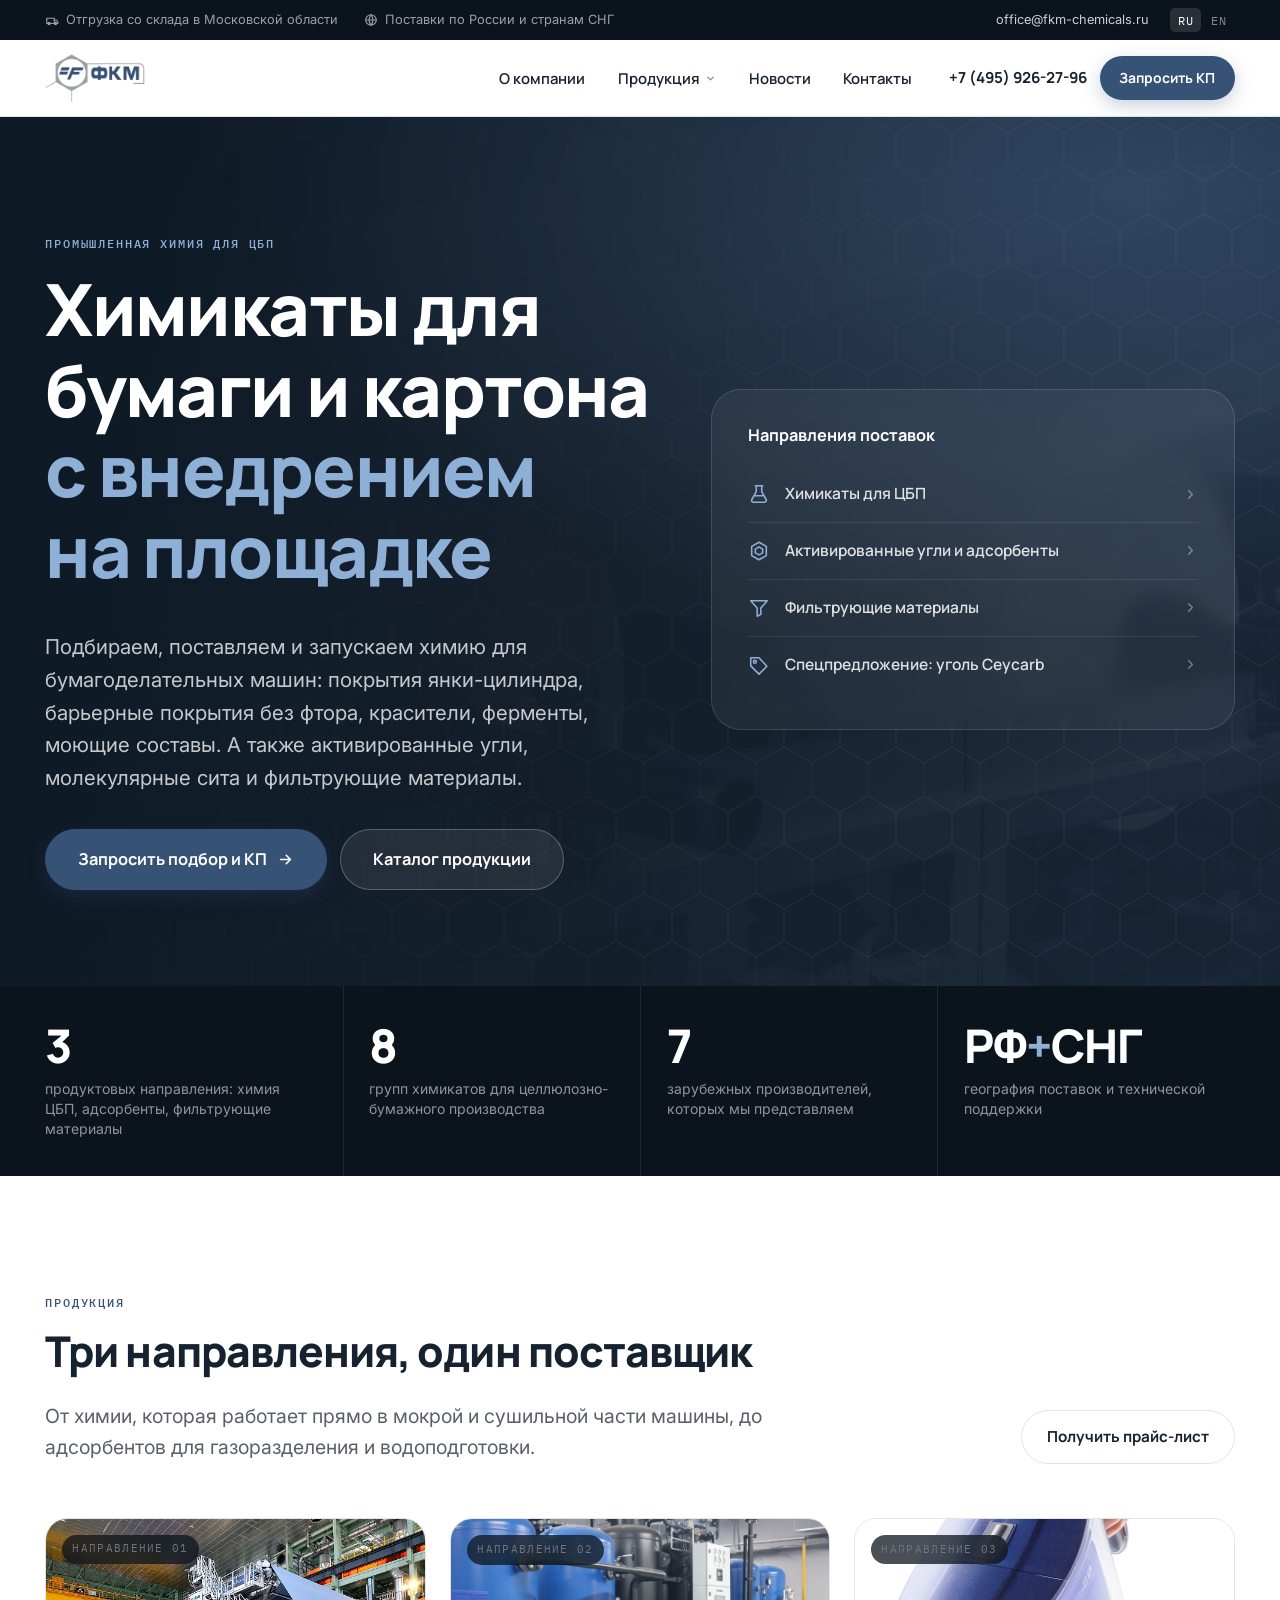
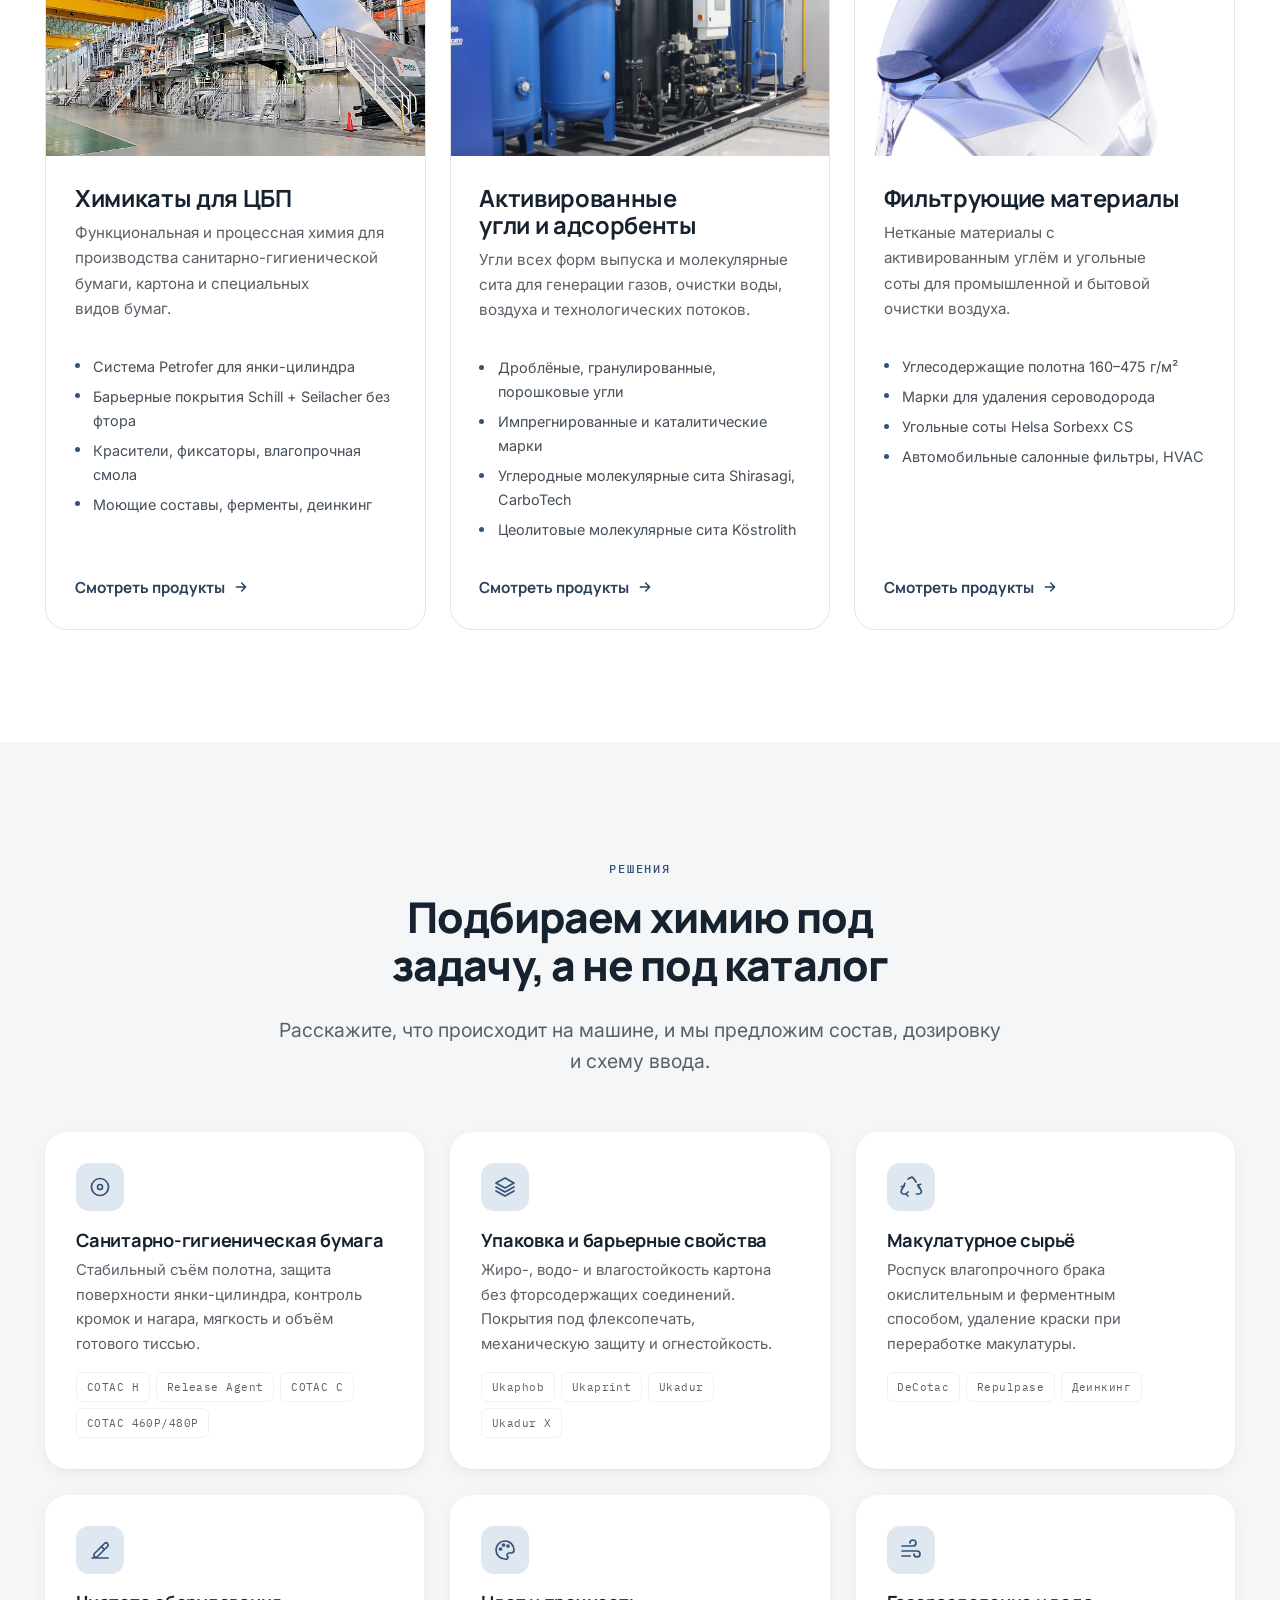
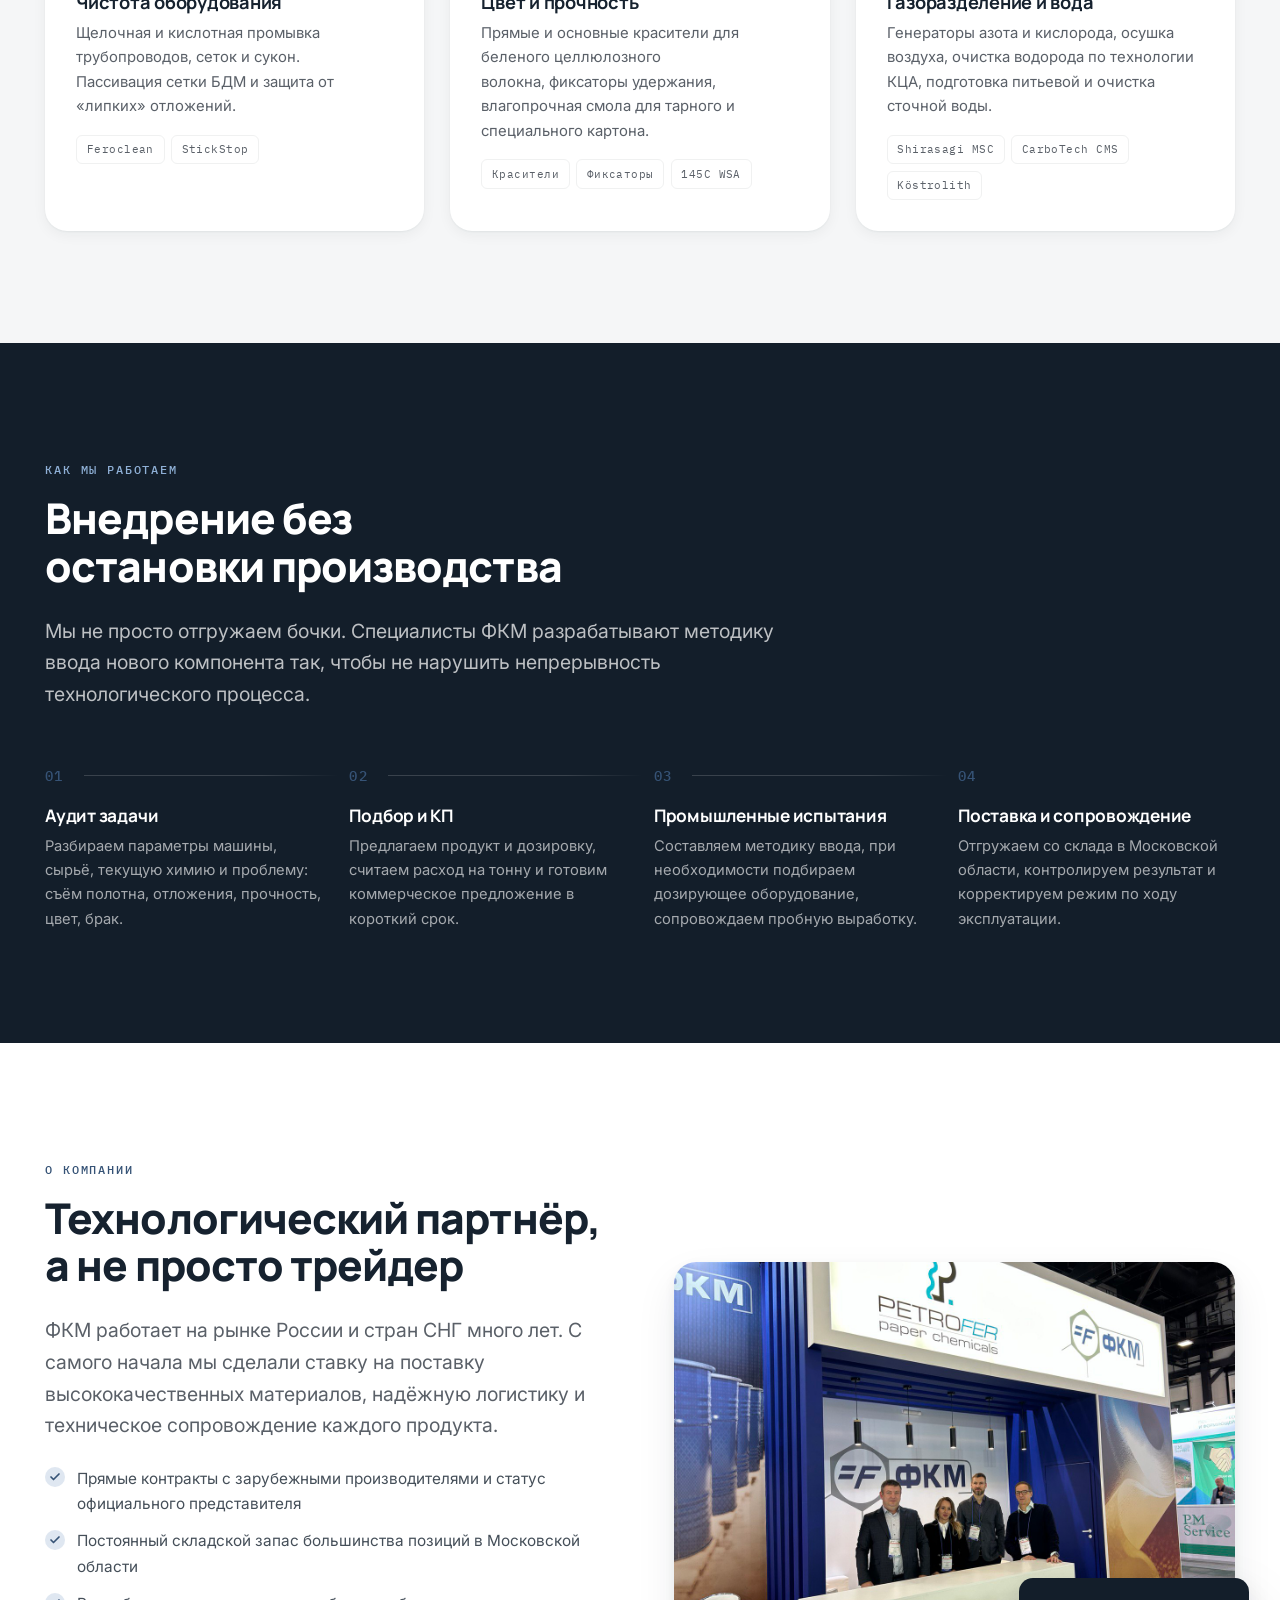
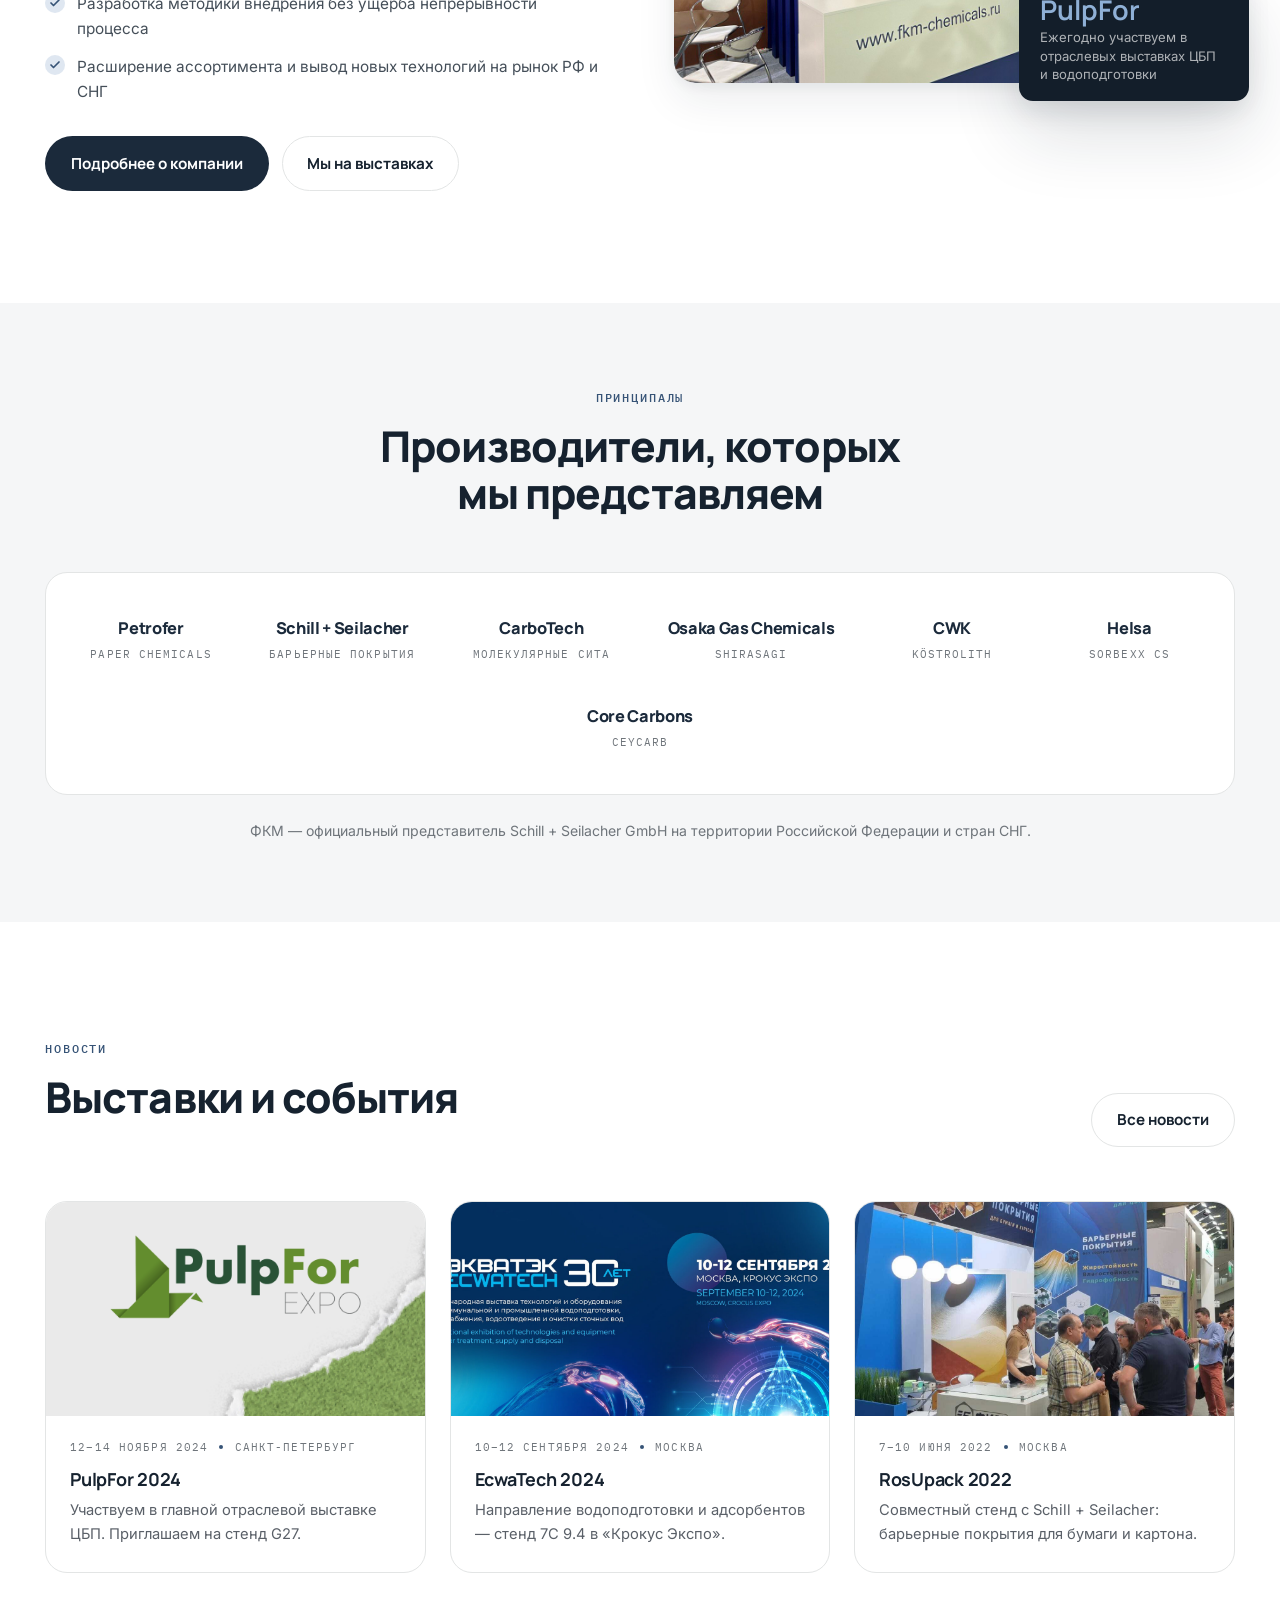
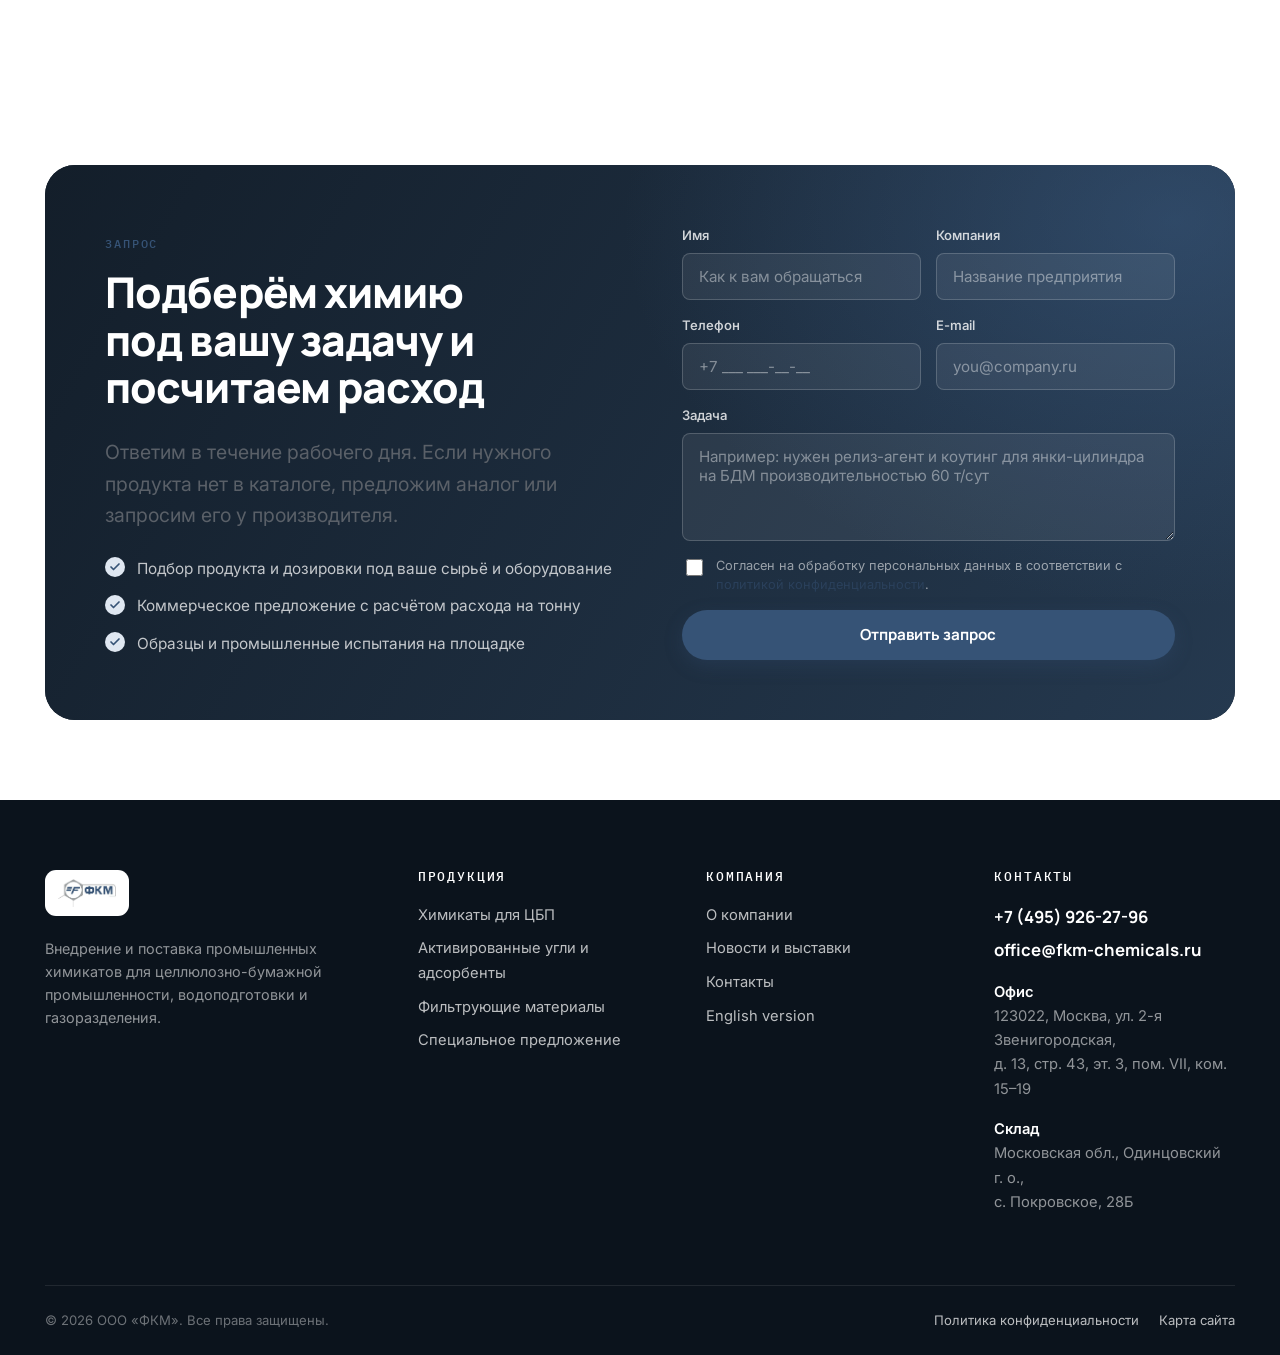
==== commit 3cb834f8: "Тёмная верхняя строка обратно, шапка — сплошной белый Уточнение по прошлой правке: белой должна была" ====
--- a/index.html
+++ b/index.html
@@ -15,7 +15,7 @@
 <meta property="og:description" content="Поставка и внедрение химикатов для целлюлозно-бумажной промышленности. Склад в Московской области, техническое сопровождение на площадке.">
 <meta property="og:url" content="https://fkm-chemicals.ru/">
 <meta property="og:image" content="https://fkm-chemicals.ru/assets/img/tissue-rolls.jpg">
-<meta name="theme-color" content="#FFFFFF">
+<meta name="theme-color" content="#0B131C">
 <link rel="icon" href="assets/img/favicon.png" type="image/png">
 <link rel="preconnect" href="https://fonts.googleapis.com">
 <link rel="preconnect" href="https://fonts.gstatic.com" crossorigin>
--- a/assets/css/style.css
+++ b/assets/css/style.css
@@ -246,24 +246,24 @@
 /* --------------------------------------------------------------------------
    6. Шапка и навигация
    -------------------------------------------------------------------------- */
-.topbar { background: #fff; color: var(--slate); font-size: .8rem; }
+.topbar { background: var(--steel-950); color: rgba(255,255,255,.6); font-size: .8rem; }
 .topbar__inner { display: flex; align-items: center; justify-content: space-between; gap: 1.5rem; min-height: 40px; }
 .topbar__facts { display: flex; align-items: center; gap: 1.6rem; }
 .topbar__facts span { display: inline-flex; align-items: center; gap: .45rem; white-space: nowrap; }
 .topbar__facts svg { width: 14px; height: 14px; color: var(--grey-400); flex: none; }
-.topbar a { color: var(--slate); }
-.topbar a:hover { color: var(--steel-500); }
+.topbar a { color: rgba(255,255,255,.8); }
+.topbar a:hover { color: var(--steel-200); }
 .topbar__side { display: flex; align-items: center; gap: 1.3rem; }
 
 .lang { display: inline-flex; gap: .15rem; font-family: var(--font-mono); font-size: .72rem; letter-spacing: .08em; }
-.lang a { padding: .18rem .48rem; border-radius: 5px; color: var(--slate-soft); }
-.lang a.is-active { background: var(--grey-100); color: var(--ink); }
+.lang a { padding: .18rem .48rem; border-radius: 5px; color: rgba(255,255,255,.5); }
+.lang a.is-active { background: rgba(255,255,255,.12); color: #fff; }
 
 .header {
   position: sticky; top: 0; z-index: 100;
-  background: rgba(255,255,255,.93);
-  backdrop-filter: saturate(160%) blur(14px);
-  -webkit-backdrop-filter: saturate(160%) blur(14px);
+  /* Строго непрозрачный чистый белый: совпадает с белым фоном логотипа,
+     поэтому его подложка не проступает светлым прямоугольником при скролле. */
+  background: #fff;
   border-bottom: 1px solid var(--line);
   transition: box-shadow .25s var(--ease);
 }
@@ -568,8 +568,7 @@
 /* Якорная подшапка */
 .subnav {
   position: sticky; top: var(--header-h); z-index: 60;
-  background: rgba(255,255,255,.95);
-  backdrop-filter: saturate(160%) blur(12px); -webkit-backdrop-filter: saturate(160%) blur(12px);
+  background: #fff;
   border-bottom: 1px solid var(--line);
 }
 .subnav__inner { display: flex; gap: .35rem; overflow-x: auto; scrollbar-width: none; padding-block: .6rem; }
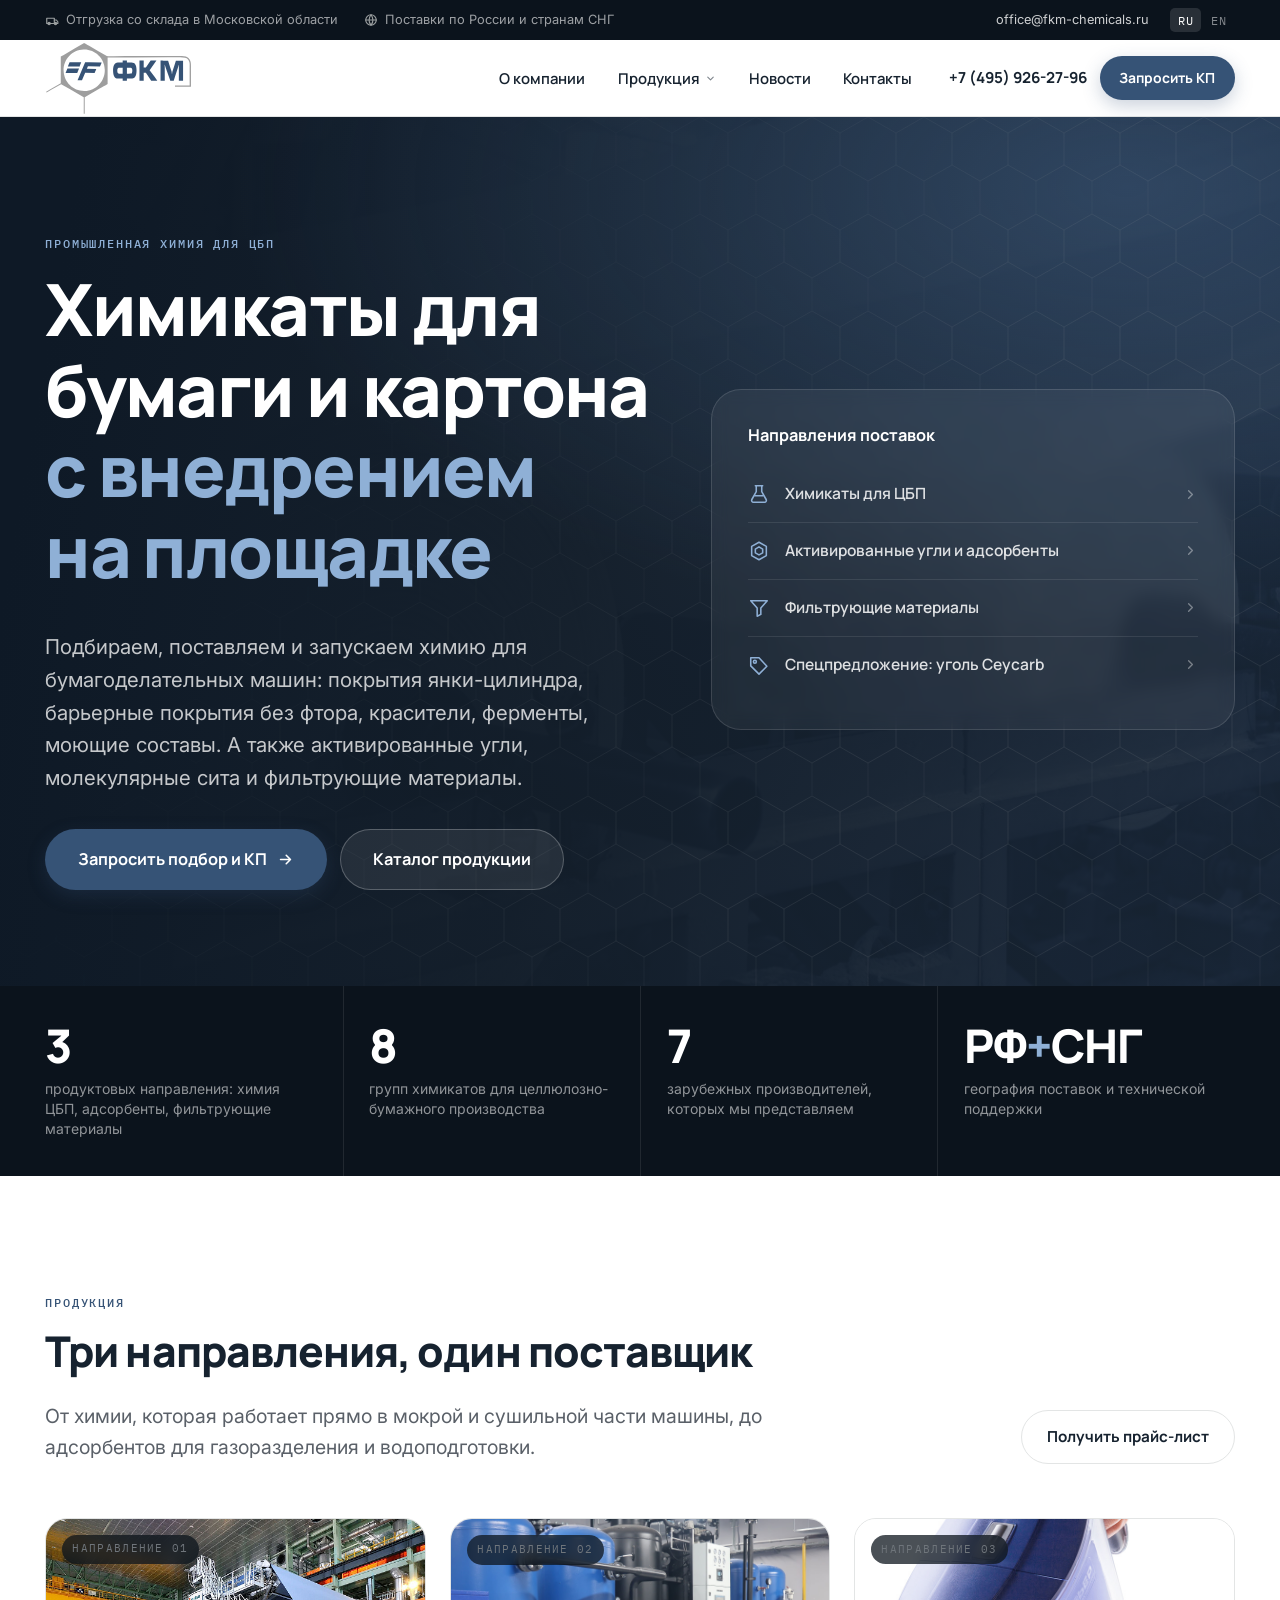
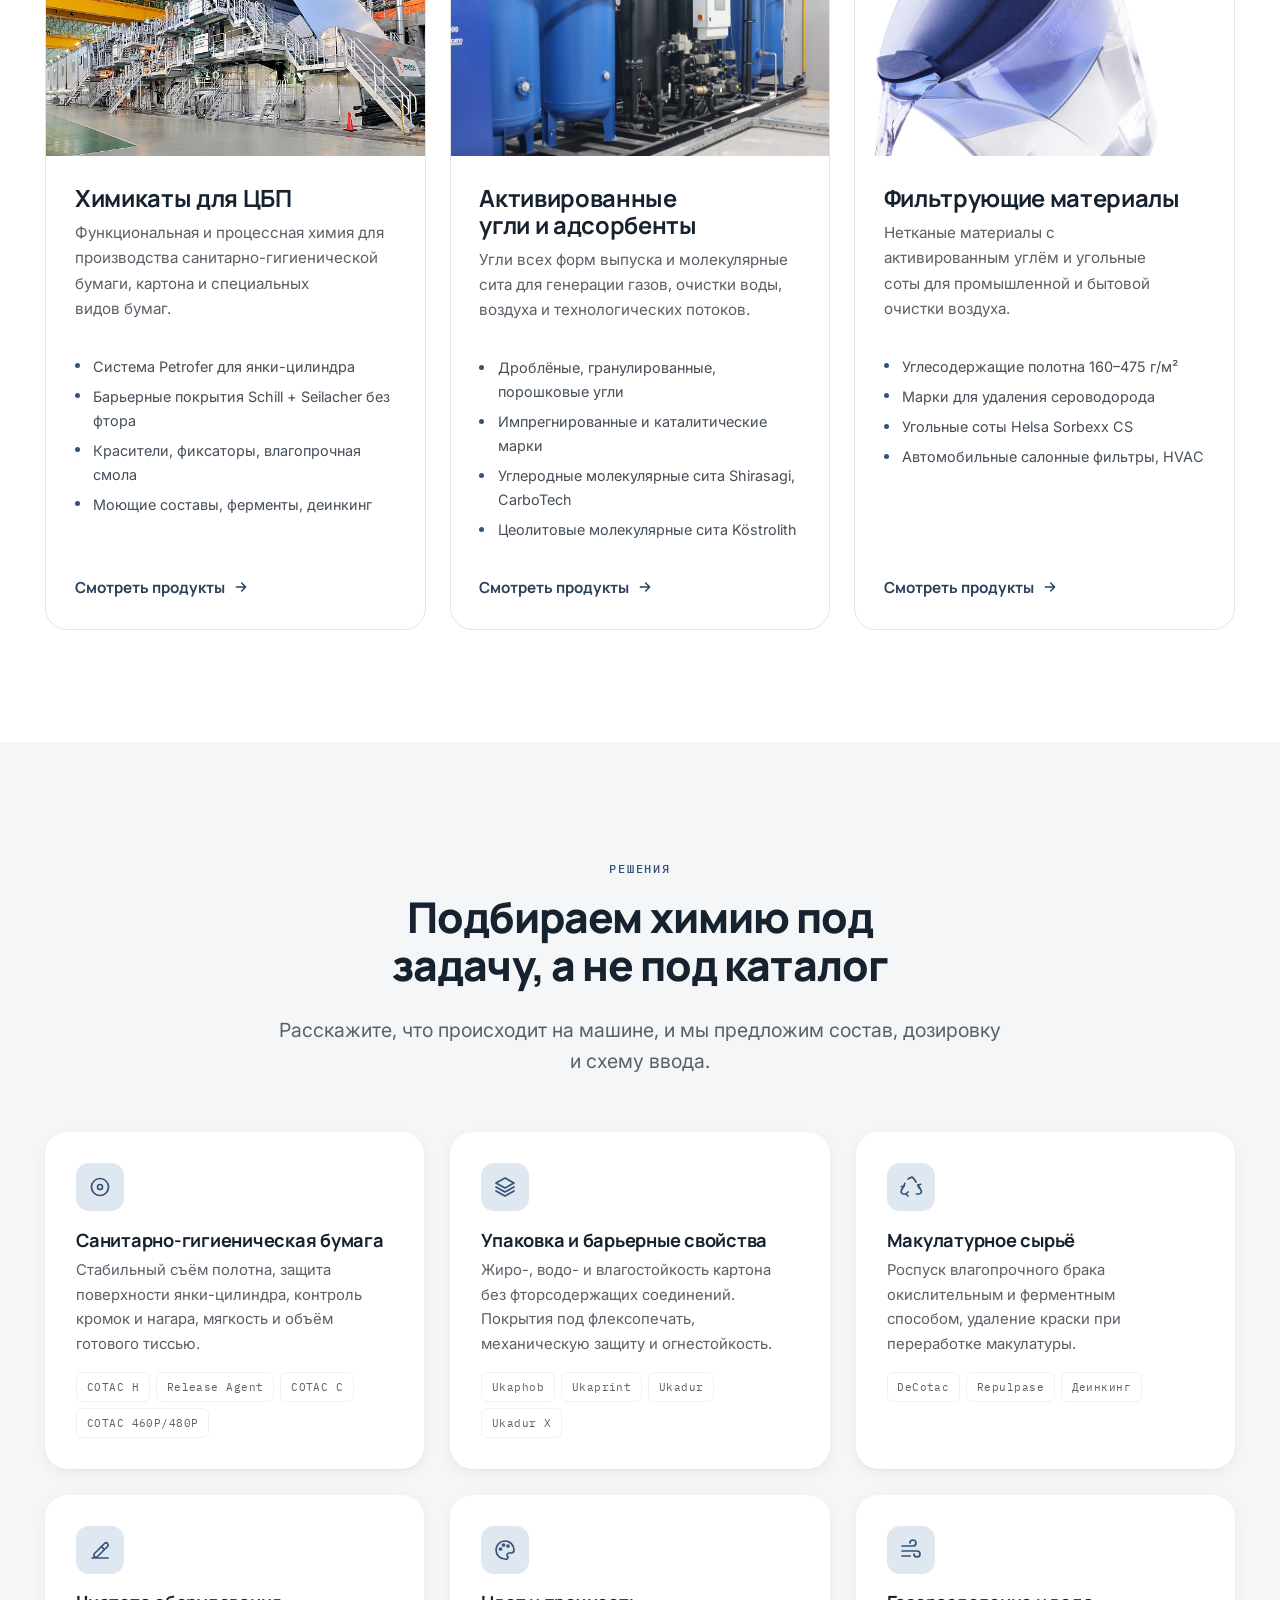
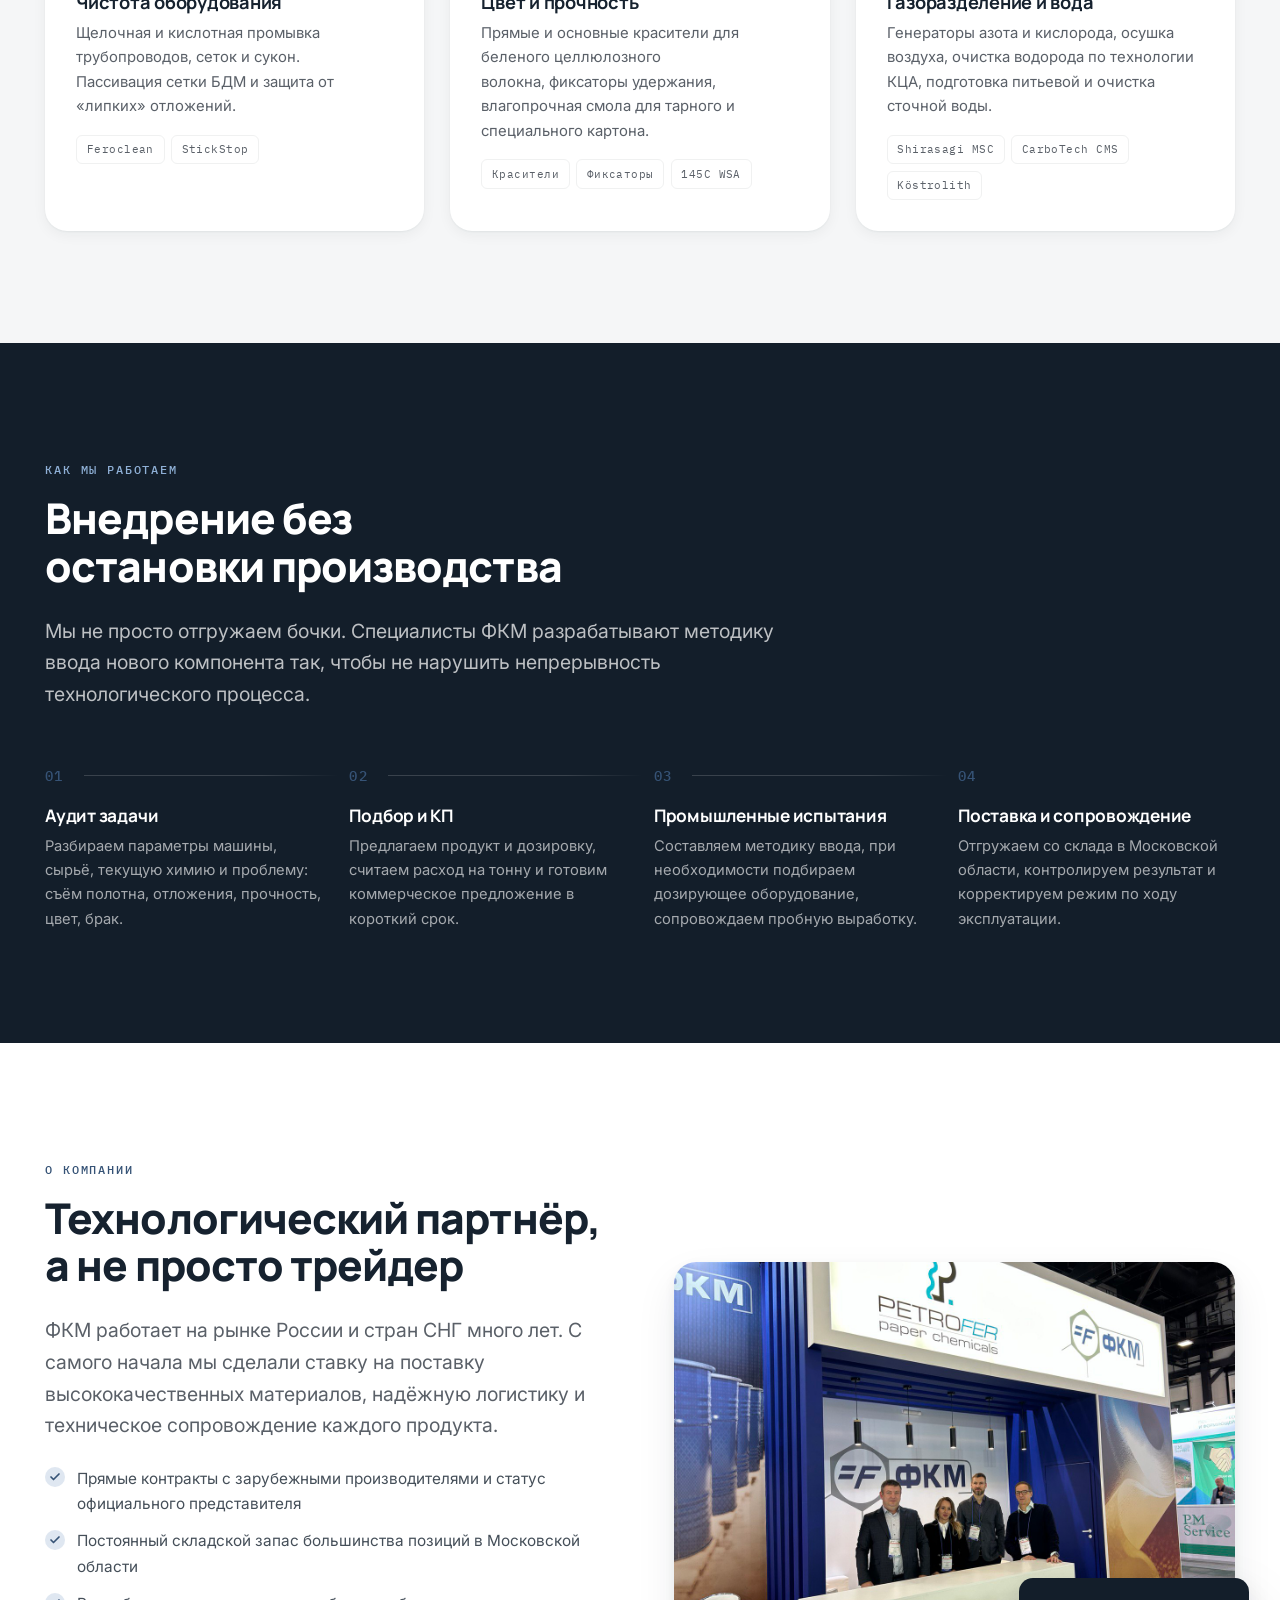
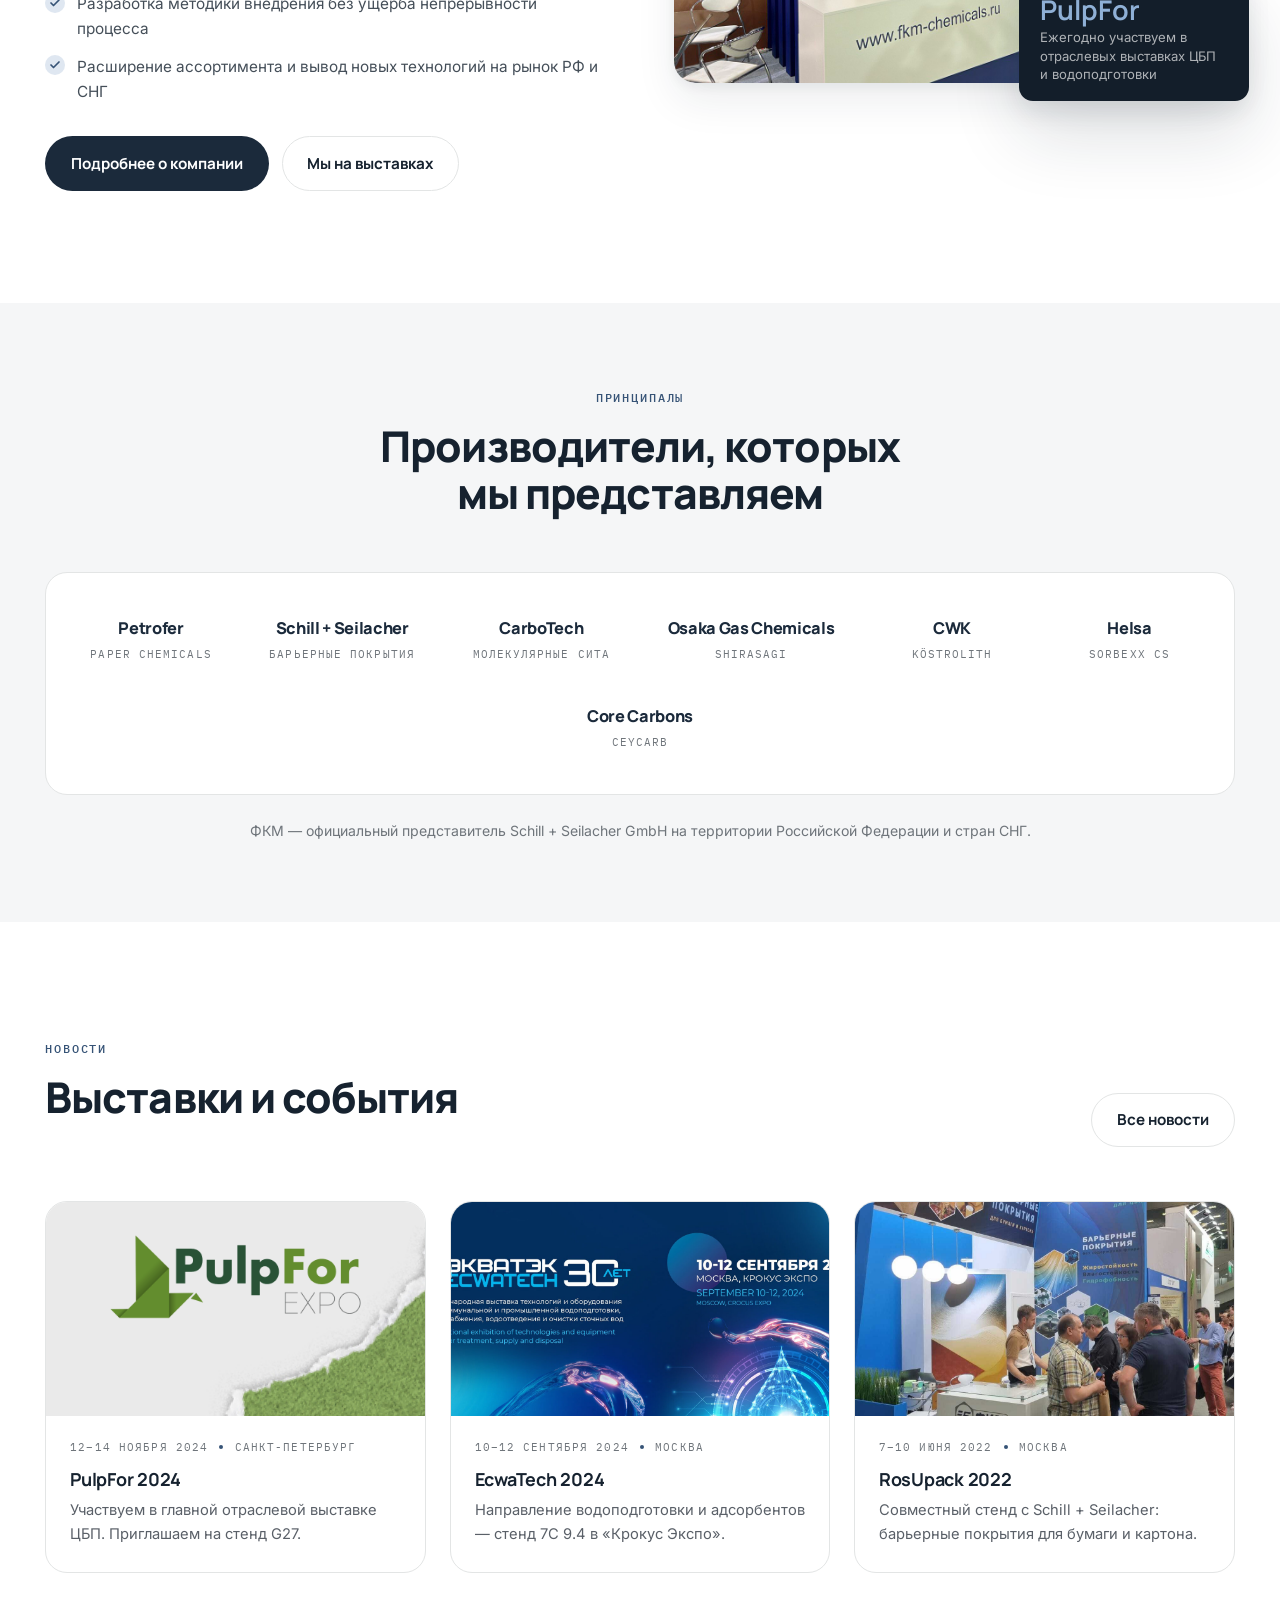
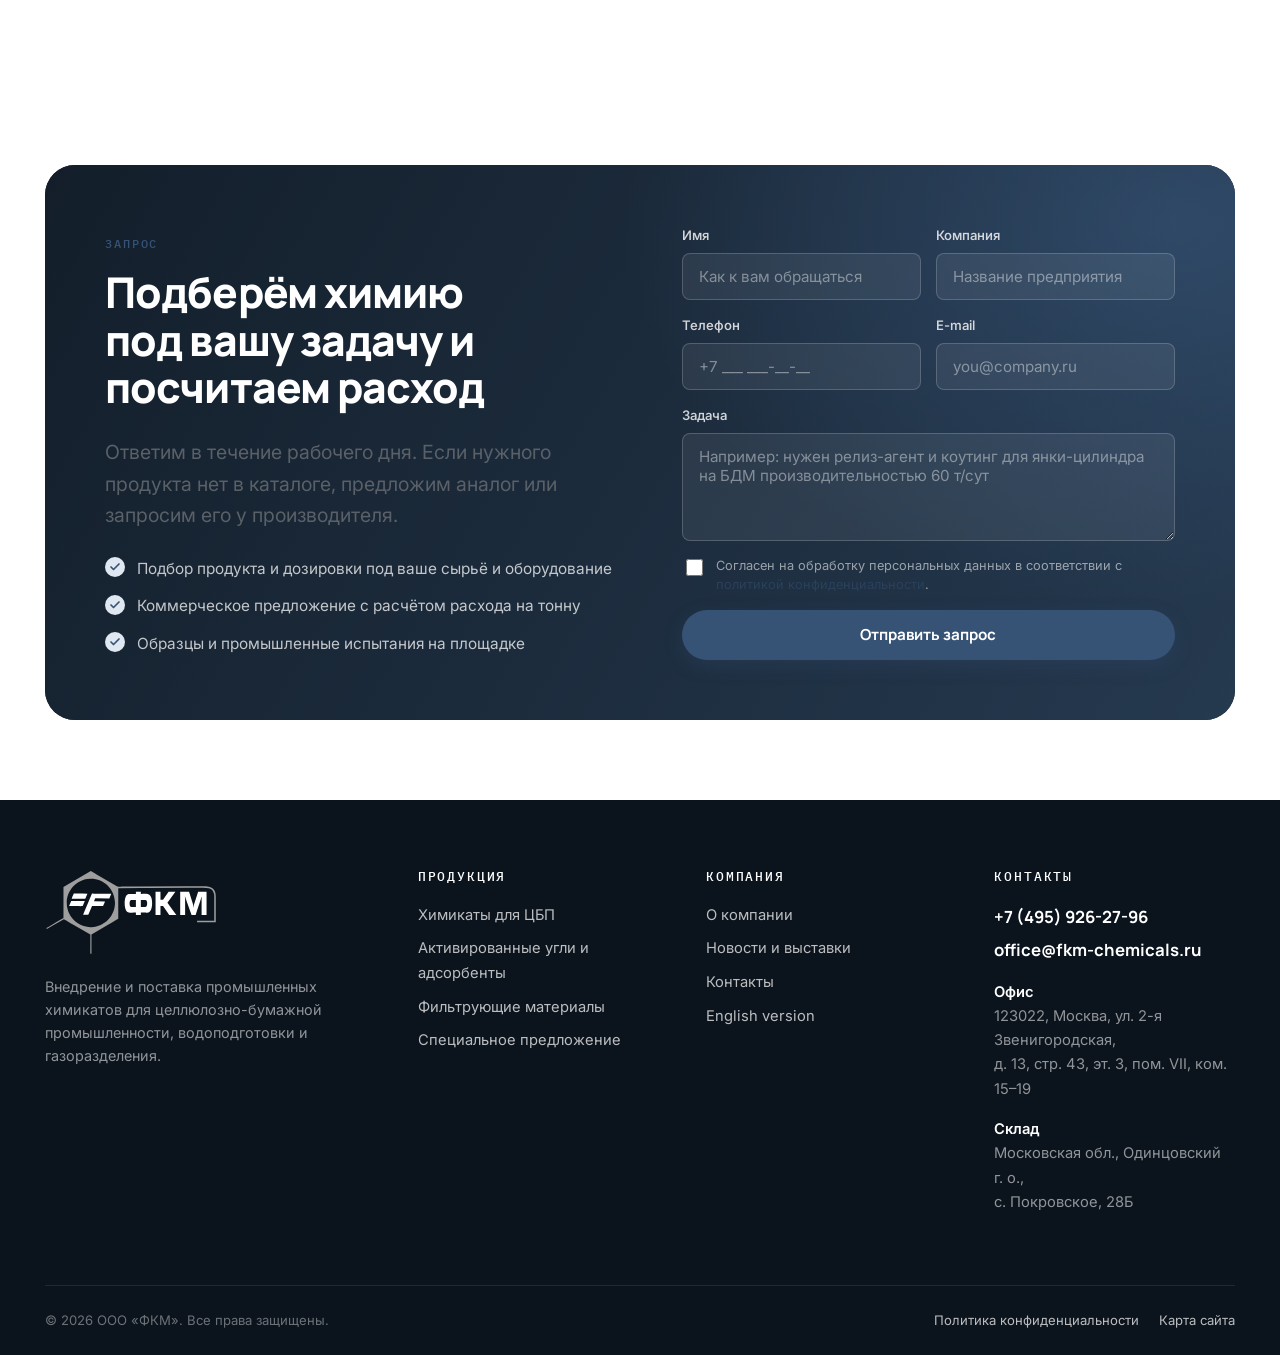
==== commit 16bc72c0: "Векторный логотип вместо растрового Из присланного SVG собраны три рабочих файла: - logo.svg — шапка" ====
--- a/index.html
+++ b/index.html
@@ -16,7 +16,7 @@
 <meta property="og:url" content="https://fkm-chemicals.ru/">
 <meta property="og:image" content="https://fkm-chemicals.ru/assets/img/tissue-rolls.jpg">
 <meta name="theme-color" content="#0B131C">
-<link rel="icon" href="assets/img/favicon.png" type="image/png">
+<link rel="icon" href="assets/img/favicon.svg" type="image/svg+xml">
 <link rel="preconnect" href="https://fonts.googleapis.com">
 <link rel="preconnect" href="https://fonts.gstatic.com" crossorigin>
 <link href="https://fonts.googleapis.com/css2?family=IBM+Plex+Mono:wght@400;500&family=Inter:wght@400;500;600&family=Manrope:wght@600;700;800&display=swap" rel="stylesheet">
@@ -29,7 +29,7 @@
   "name": "ФКМ",
   "alternateName": "FKM Chemicals",
   "url": "https://fkm-chemicals.ru/",
-  "logo": "https://fkm-chemicals.ru/assets/img/logo.jpg",
+  "logo": "https://fkm-chemicals.ru/assets/img/logo.svg",
   "description": "Поставка и внедрение промышленных химикатов для целлюлозно-бумажной промышленности, активированных углей, адсорбентов и фильтрующих материалов.",
   "email": "office@fkm-chemicals.ru",
   "telephone": "+74959262796",
@@ -74,7 +74,7 @@
 <header class="header">
   <div class="container header__inner">
     <a class="logo" href="index.html" aria-label="ФКМ — на главную">
-      <img src="assets/img/logo.jpg" alt="ФКМ" width="1000" height="486">
+      <img src="assets/img/logo.svg" alt="ФКМ" width="1000" height="486">
     </a>
 
     <nav class="nav" aria-label="Основная навигация">
@@ -604,7 +604,7 @@
   <div class="container">
     <div class="footer__top">
       <div class="footer__brand">
-        <img src="assets/img/logo.jpg" alt="ФКМ" width="1000" height="486">
+        <img src="assets/img/logo-light.svg" alt="ФКМ" width="1000" height="486">
         <p>Внедрение и поставка промышленных химикатов для целлюлозно-бумажной промышленности, водоподготовки и газоразделения.</p>
       </div>
 
--- a/assets/css/style.css
+++ b/assets/css/style.css
@@ -261,8 +261,8 @@
 
 .header {
   position: sticky; top: 0; z-index: 100;
-  /* Строго непрозрачный чистый белый: совпадает с белым фоном логотипа,
-     поэтому его подложка не проступает светлым прямоугольником при скролле. */
+  /* Сплошной белый без прозрачности: шапка не темнеет при скролле
+     и не спорит с логотипом. */
   background: #fff;
   border-bottom: 1px solid var(--line);
   transition: box-shadow .25s var(--ease);
@@ -271,7 +271,7 @@
 .header__inner { display: flex; align-items: center; gap: clamp(1rem, 2vw, 2.25rem); min-height: var(--header-h); }
 
 .logo { flex: none; display: block; }
-.logo img { height: clamp(40px, 3.8vw, 50px); width: auto; }
+.logo img { width: clamp(126px, 11.5vw, 150px); height: auto; }  /* 150 × 0,486 = 73px, укладывается в --header-h 76px */
 
 .nav { margin-left: auto; }
 .nav__list { display: flex; align-items: center; gap: clamp(.1rem, .8vw, .75rem); list-style: none; margin: 0; padding: 0; }
@@ -772,10 +772,7 @@
 .footer a { color: rgba(255,255,255,.72); }
 .footer a:hover { color: var(--steel-200); }
 .footer__top { display: grid; grid-template-columns: minmax(0, 1.35fr) repeat(3, minmax(0, 1fr)); gap: clamp(1.75rem, 1rem + 2.5vw, 3.25rem); padding-block: clamp(3rem, 2rem + 3vw, 4.5rem); }
-.footer__brand img {
-  height: 46px; width: auto; margin-bottom: 1.3rem;
-  background: #fff; padding: 9px 13px; border-radius: 11px;
-}
+.footer__brand img { width: 172px; height: auto; margin-bottom: 1.3rem; }
 .footer__brand p { font-size: .9rem; line-height: 1.6; max-width: 34ch; }
 .footer h4 { color: #fff; font-size: .82rem; font-family: var(--font-mono); font-weight: 500; letter-spacing: .14em; text-transform: uppercase; margin-bottom: 1.1rem; }
 .footer ul { list-style: none; margin: 0; padding: 0; }
